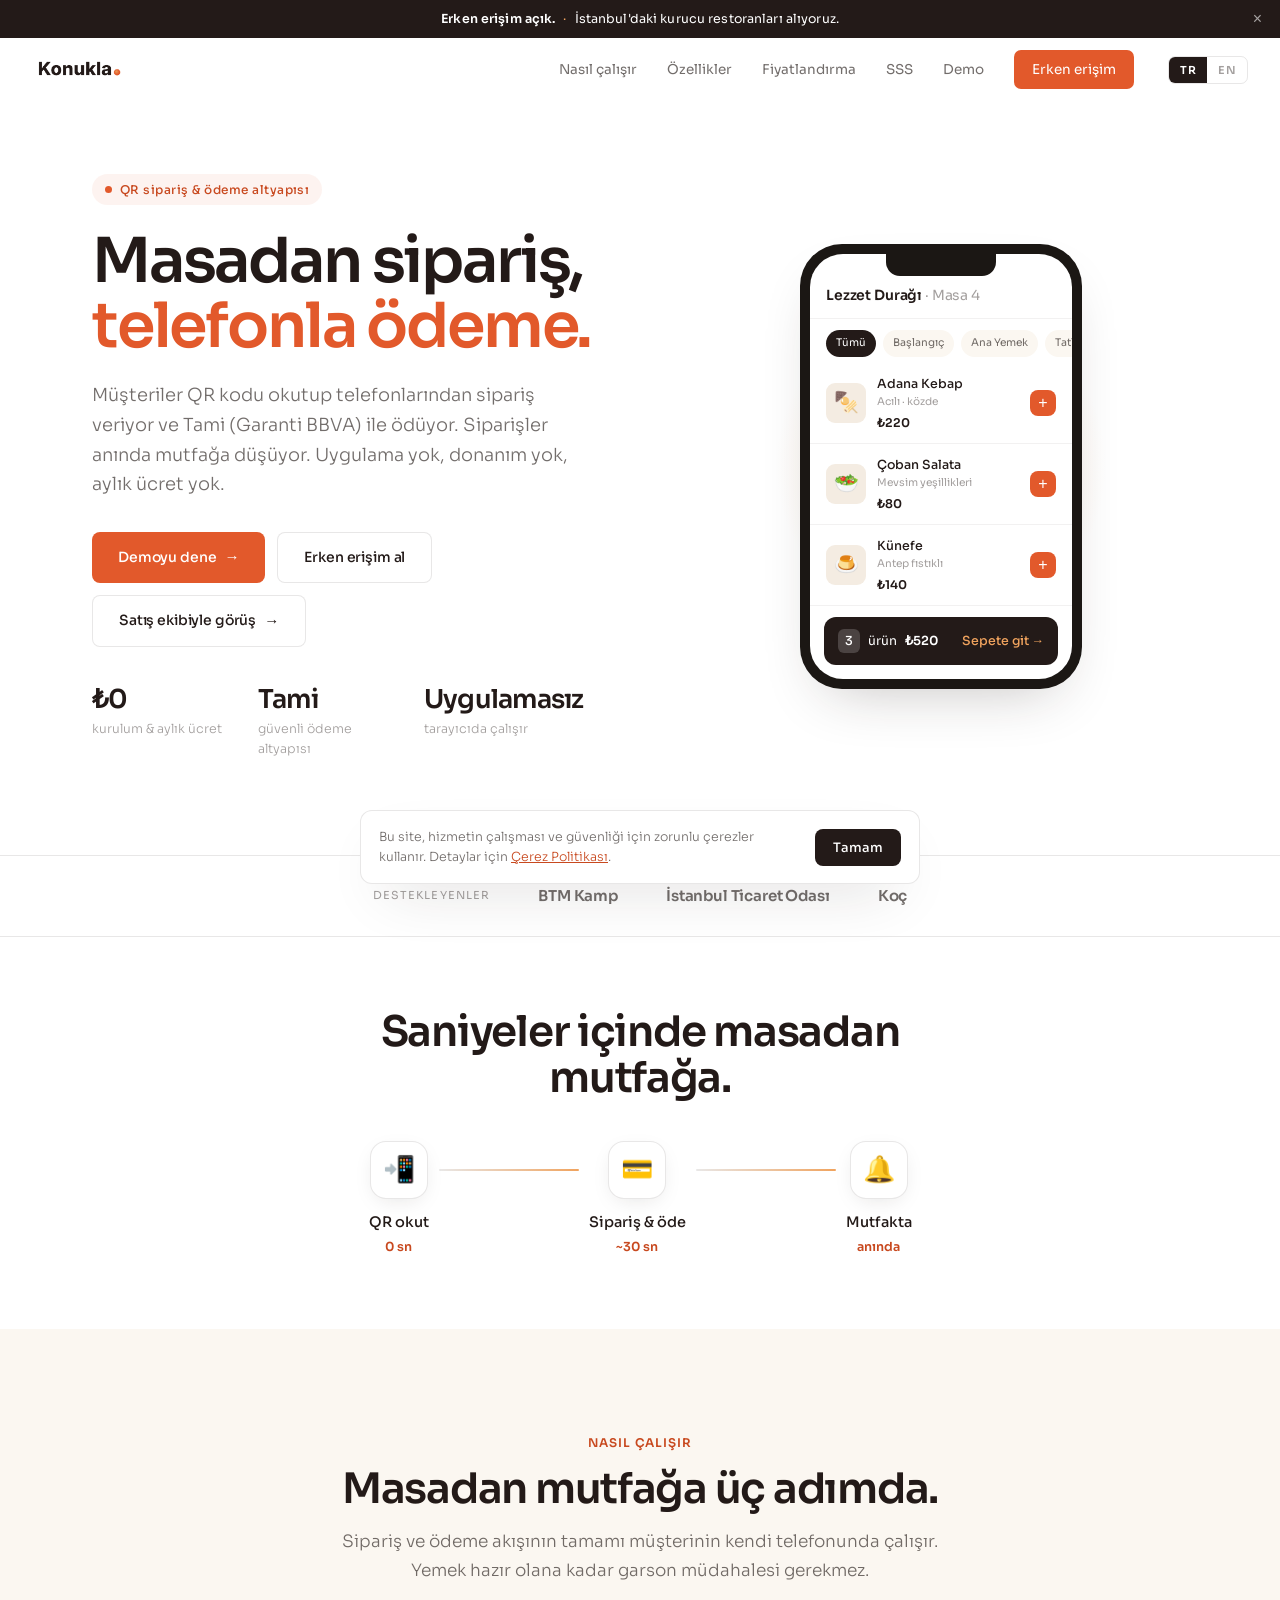
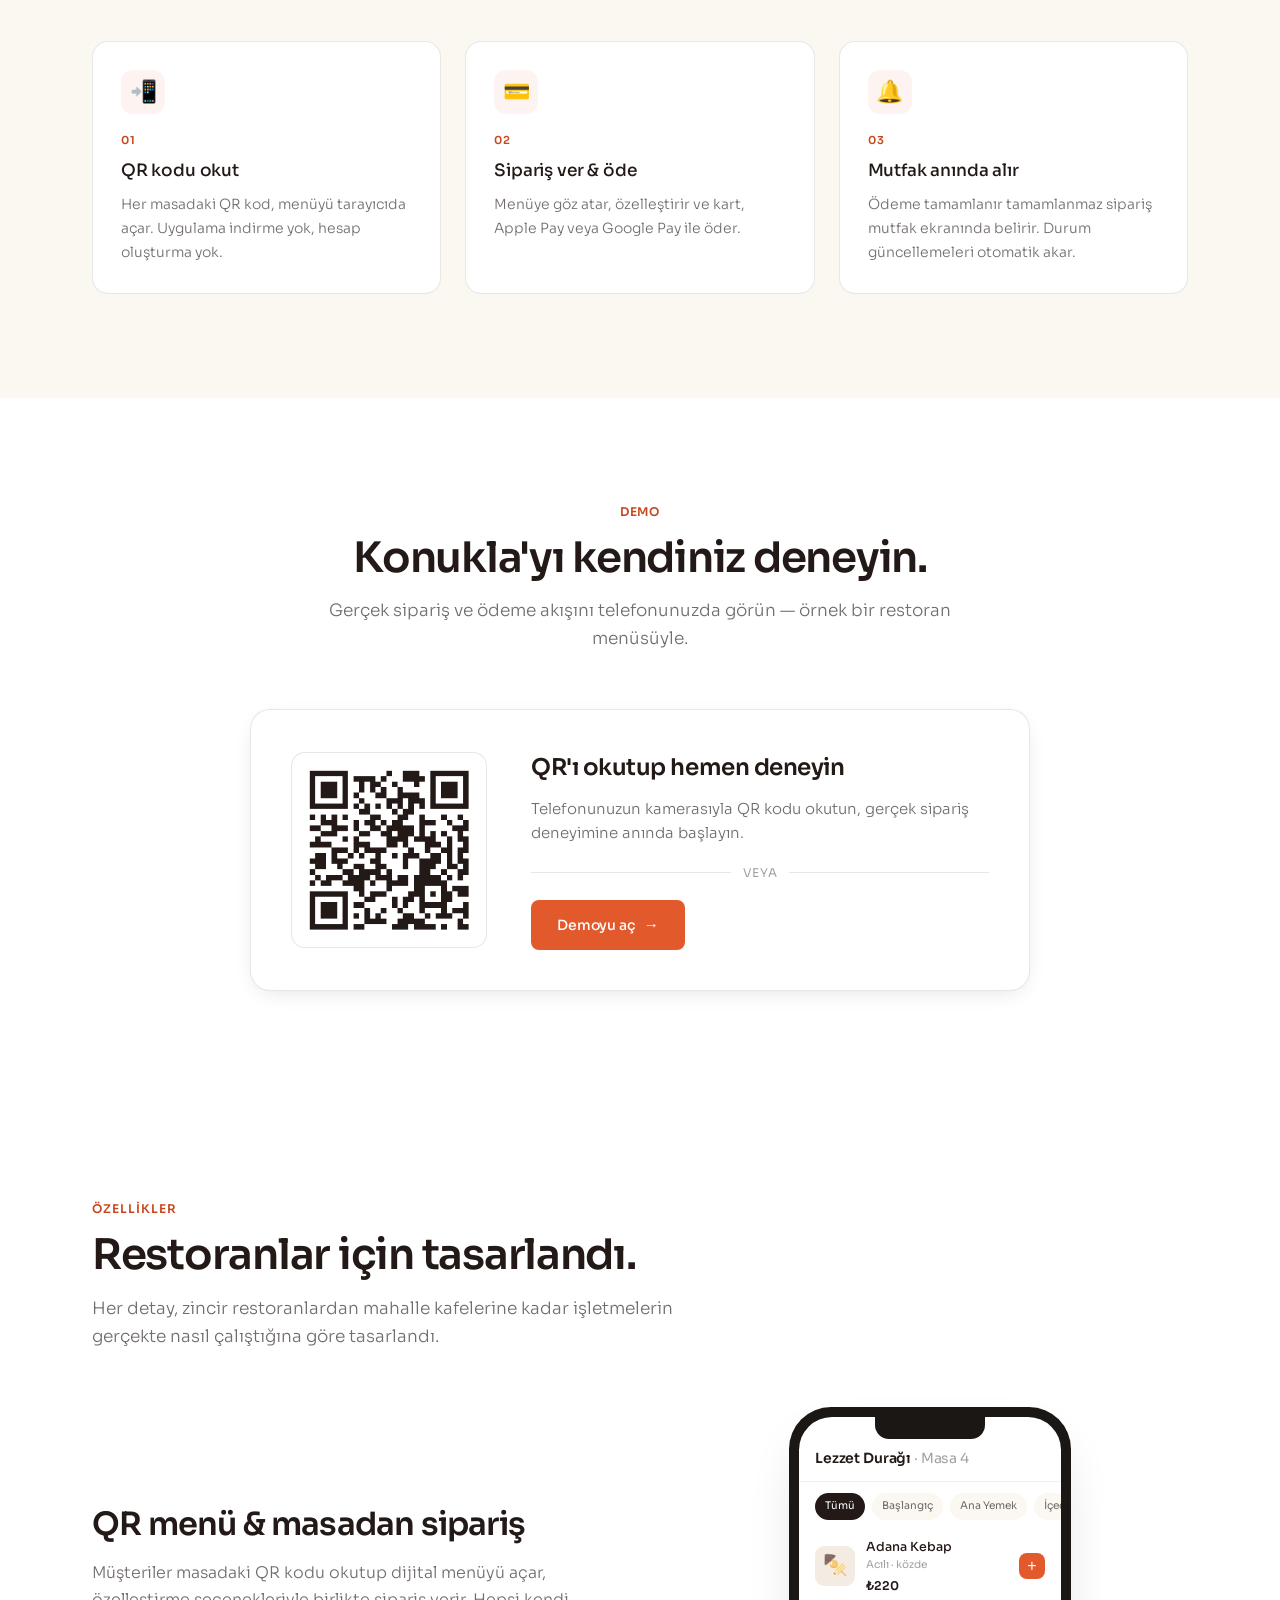
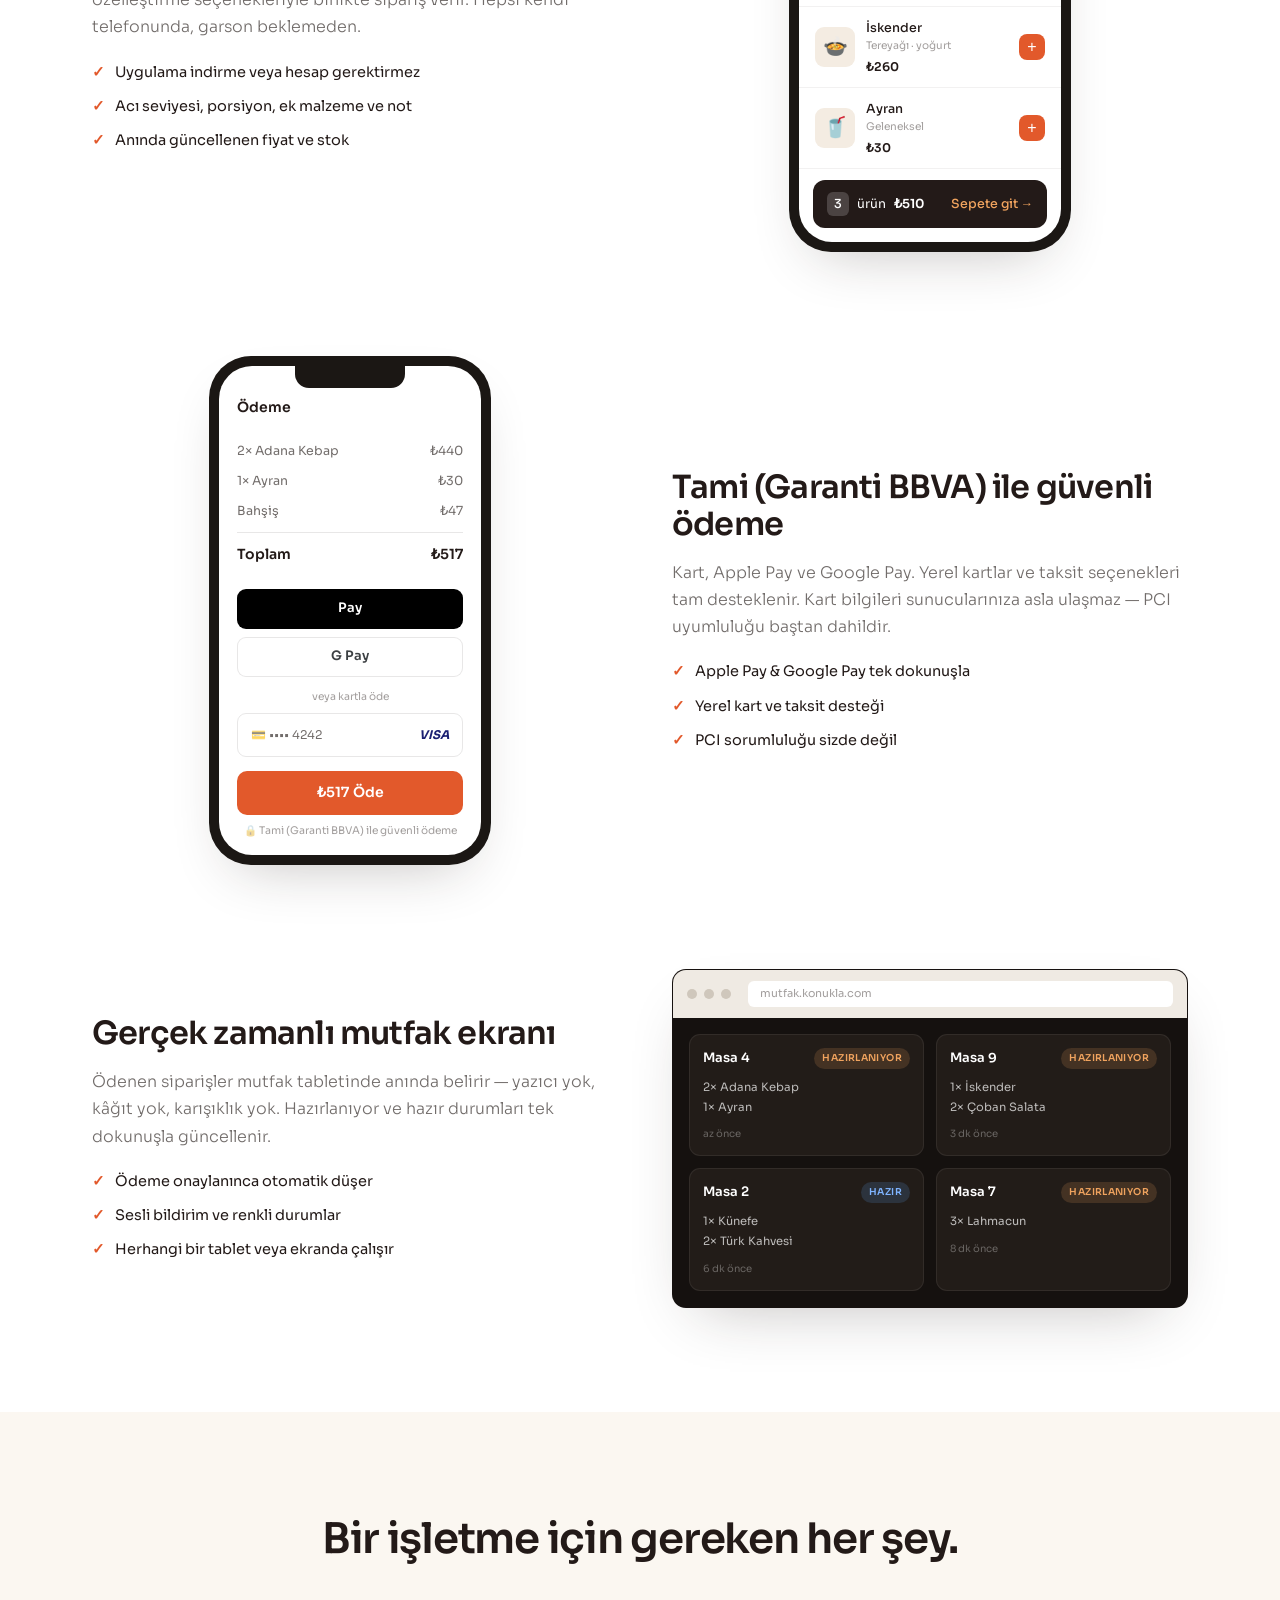
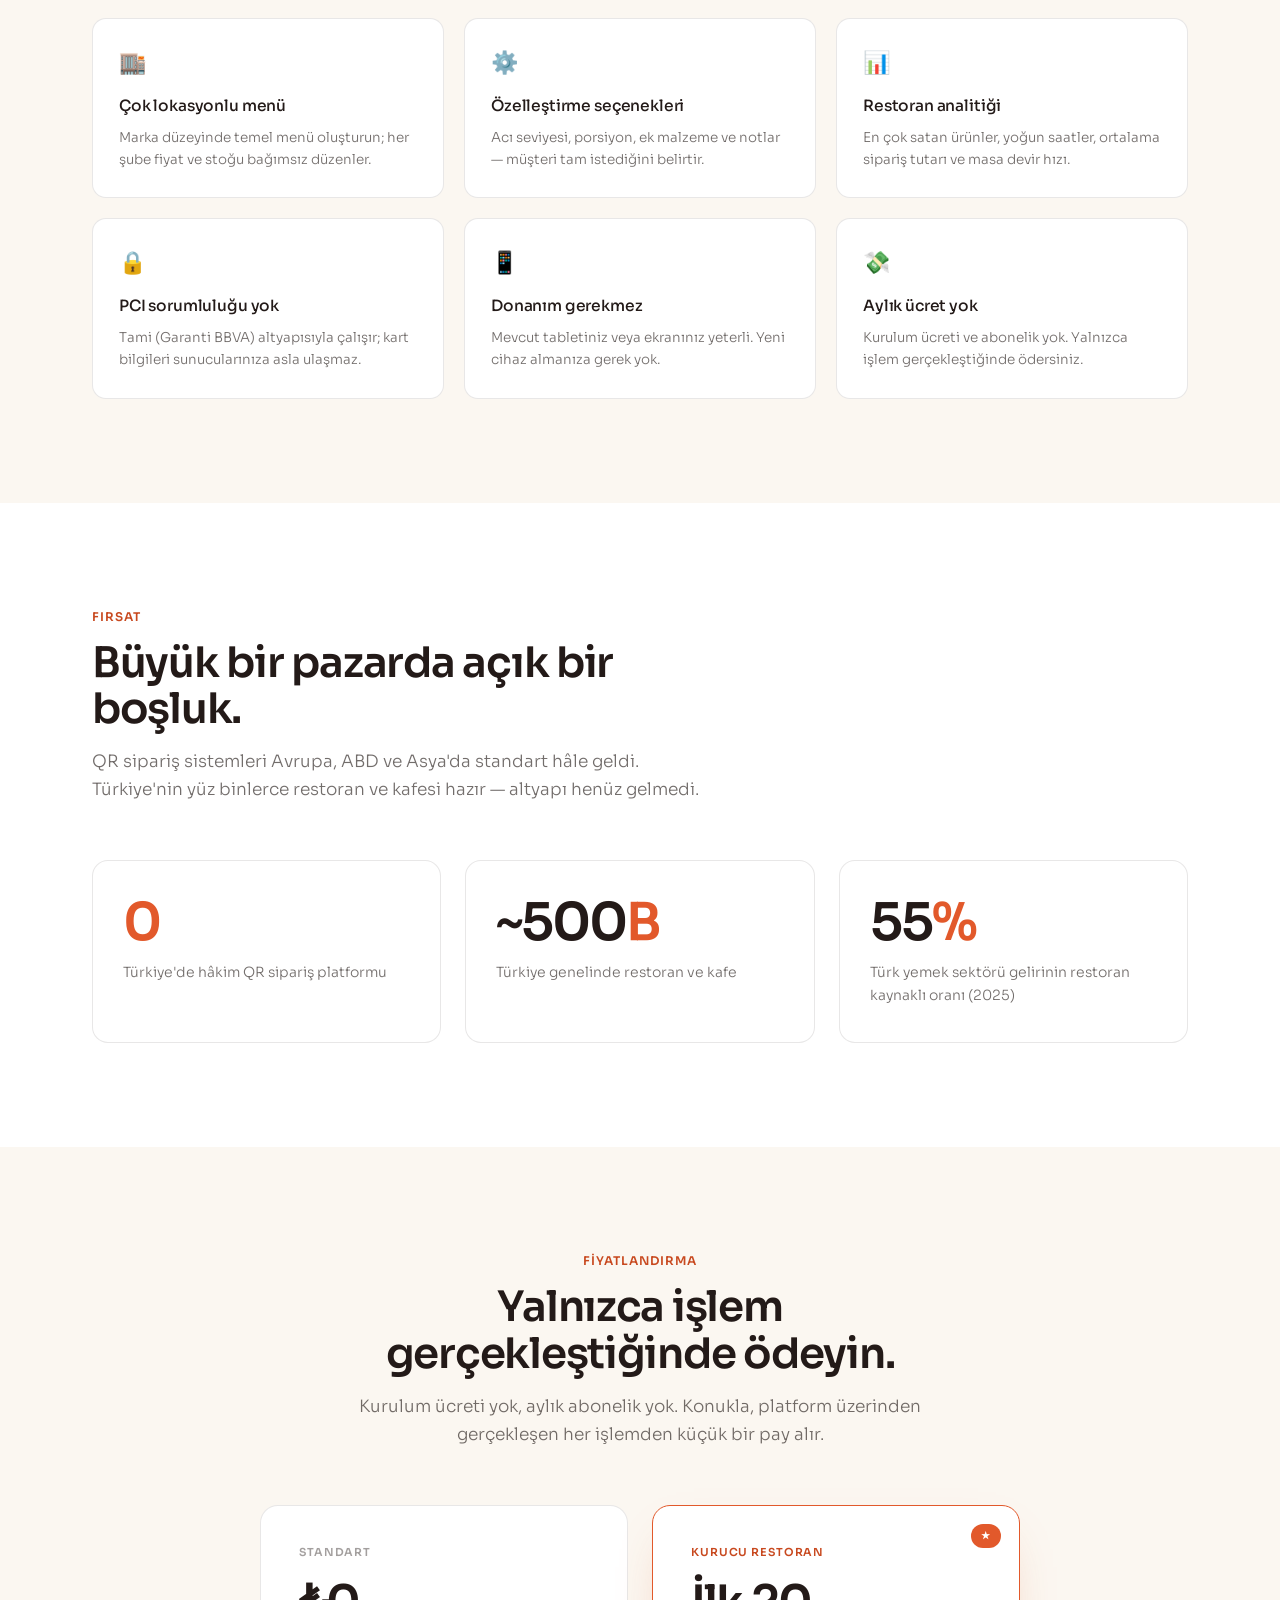
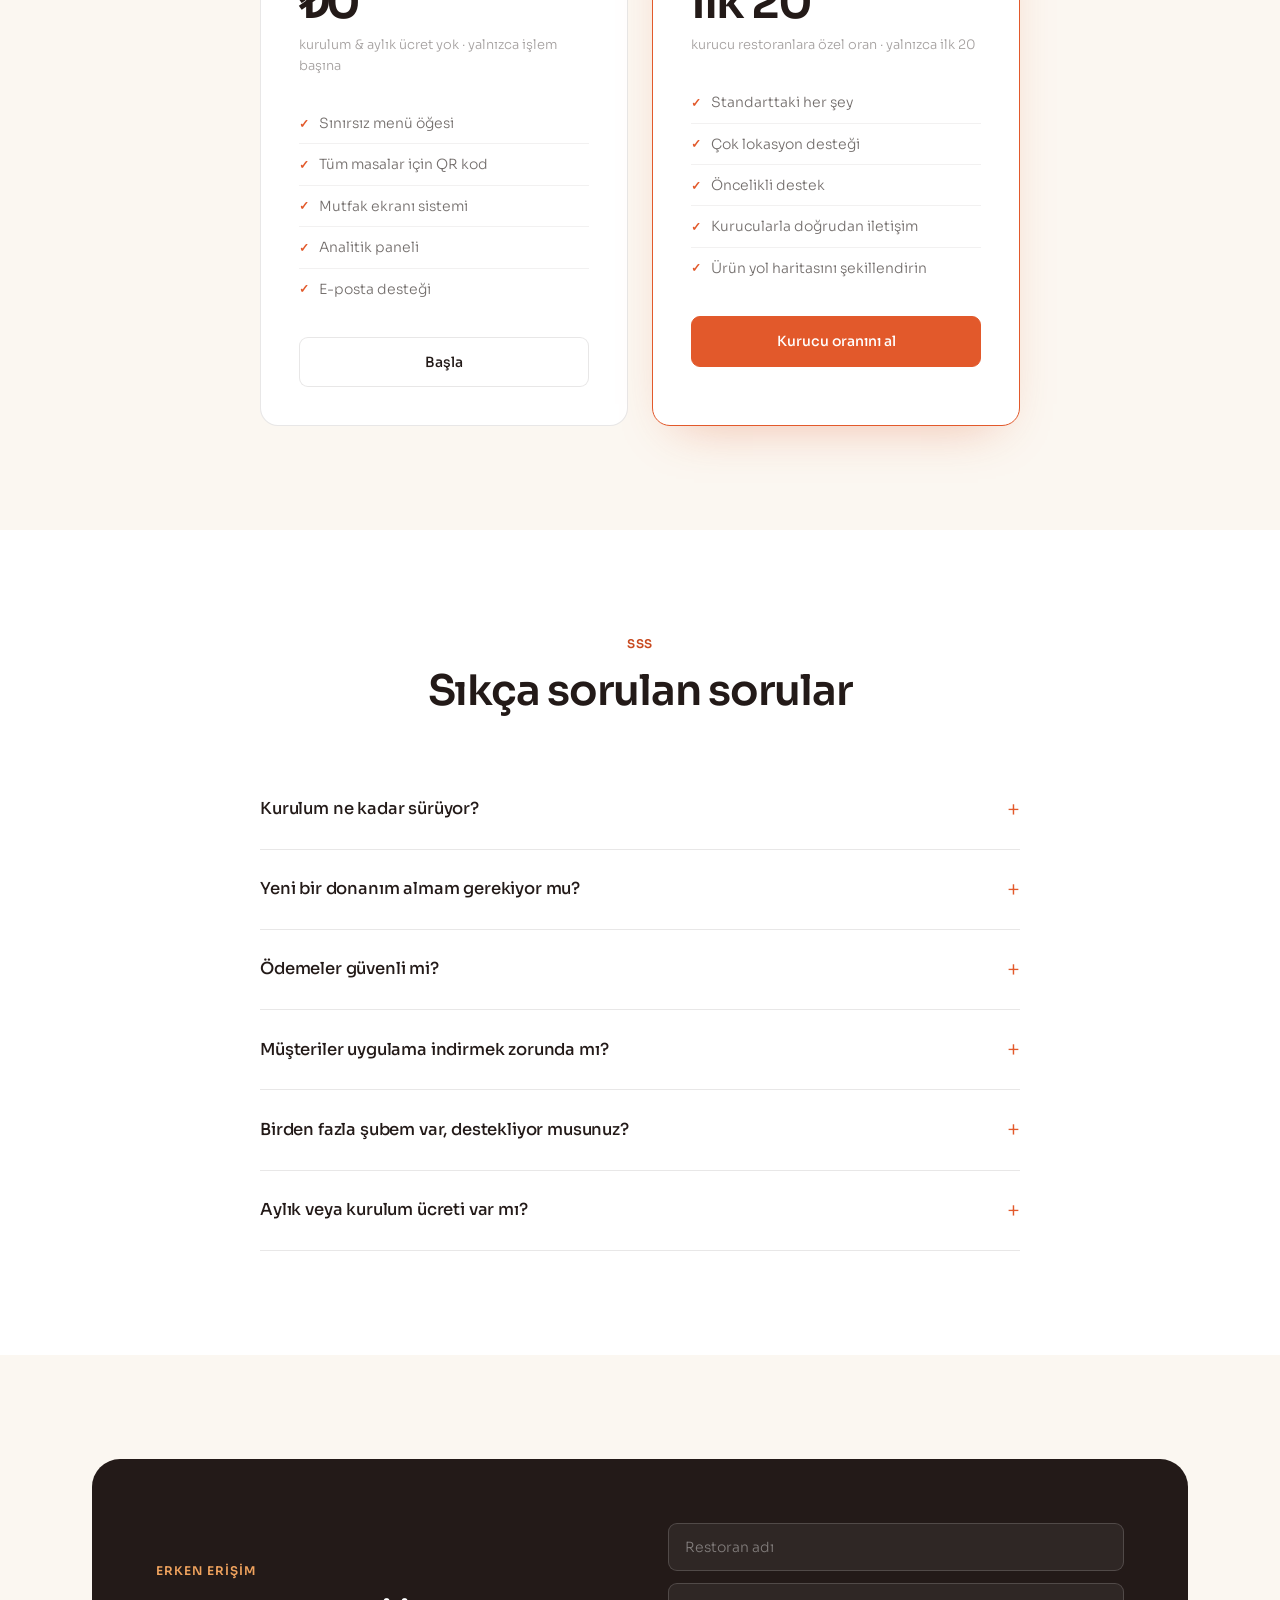
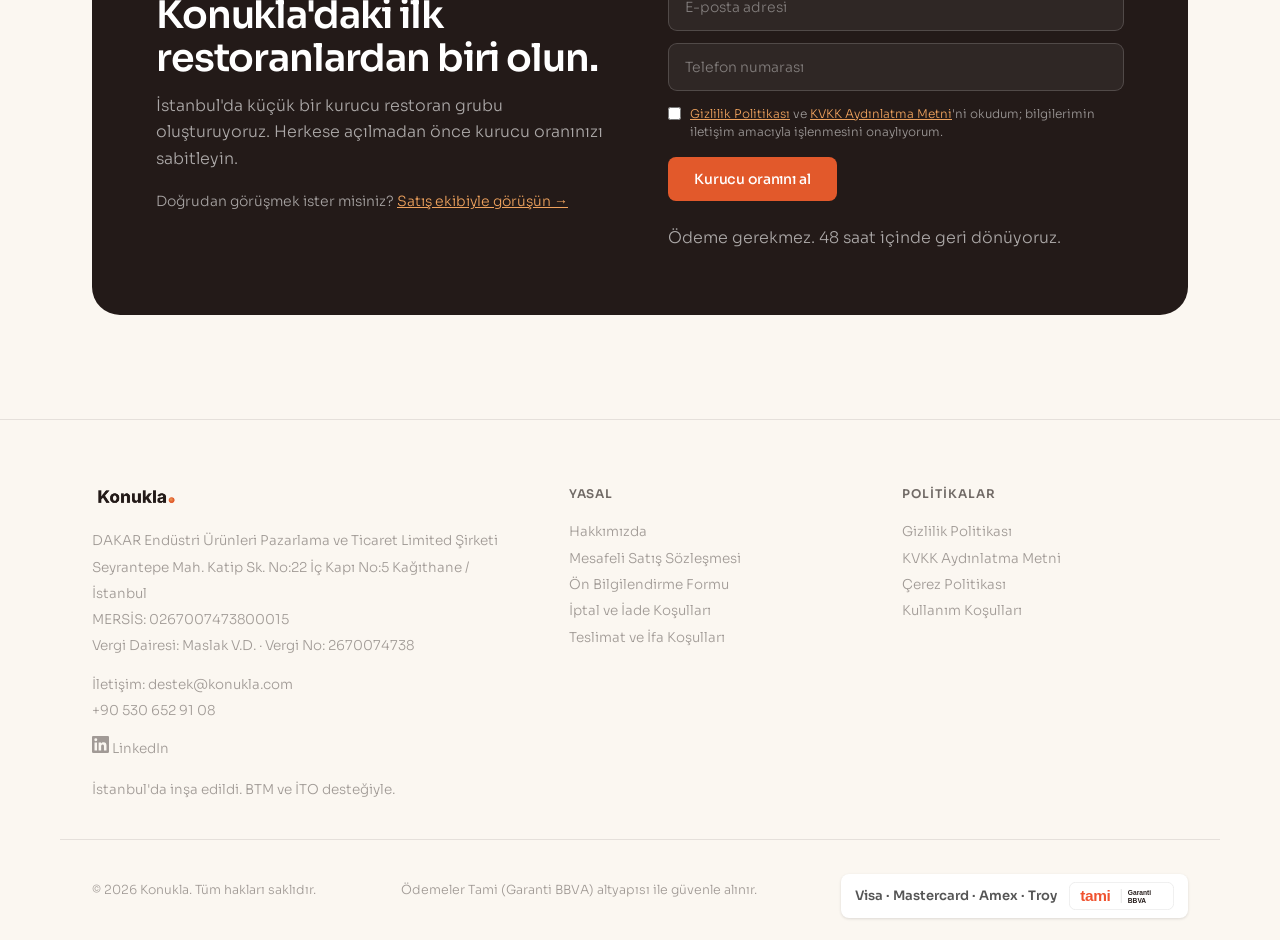
==== index.html @ 711ee8c0 "feat: add Tami logo asset + use it in footer payment badge Add assets/tami-logo.svg (Tami / Garanti " ====
<!DOCTYPE html>
<html lang="tr">
<head>
<meta charset="UTF-8">
<meta name="viewport" content="width=device-width, initial-scale=1.0">
<title>Konukla — Restoranlar için QR sipariş altyapısı</title>
<meta name="description" content="Konukla, restoranlar için QR kodla masadan sipariş ve ödeme altyapısı. Müşteriler telefonlarından sipariş verir, Tami (Garanti BBVA) ile öder; siparişler anında mutfağa düşer. Uygulama yok, aylık ücret yok.">
<link rel="canonical" href="https://konukla.com/">
<link rel="icon" href="/favicon.ico" sizes="any">
<link rel="icon" type="image/svg+xml" href="/assets/konukla-favicon.svg">
<link rel="icon" type="image/png" sizes="96x96" href="/assets/favicon-96.png">
<link rel="icon" type="image/png" sizes="48x48" href="/assets/favicon-48.png">
<link rel="icon" type="image/png" sizes="32x32" href="/assets/favicon-32.png">
<link rel="apple-touch-icon" sizes="180x180" href="/assets/favicon-180.png">
<meta property="og:type" content="website">
<meta property="og:title" content="Konukla — Restoranlar için QR sipariş altyapısı">
<meta property="og:description" content="Müşteriler QR kodu okutup telefonlarından sipariş veriyor ve Tami (Garanti BBVA) ile ödüyor. Uygulama yok, aylık ücret yok.">
<meta property="og:image" content="https://konukla.com/assets/og-image.png">
<meta property="og:image:width" content="1200">
<meta property="og:image:height" content="630">
<meta property="og:url" content="https://konukla.com">
<meta name="twitter:card" content="summary_large_image">
<meta name="twitter:image" content="https://konukla.com/assets/og-image.png">
<script type="application/ld+json">
{
  "@context": "https://schema.org",
  "@graph": [
    {
      "@type": "Organization",
      "@id": "https://konukla.com/#organization",
      "name": "Konukla",
      "legalName": "DAKAR Endüstri Ürünleri Pazarlama ve Ticaret Limited Şirketi",
      "url": "https://konukla.com",
      "logo": "https://konukla.com/assets/konukla-logo.png",
      "image": "https://konukla.com/assets/konukla-logo.png",
      "description": "Restoran ve kafeler için QR kod ile masadan sipariş ve ödeme altyapısı. Müşteriler telefonlarından sipariş verir ve Tami (Garanti BBVA) ile öder.",
      "email": "destek@konukla.com",
      "telephone": "+905306529108",
      "sameAs": ["https://www.linkedin.com/company/konukla"],
      "address": {
        "@type": "PostalAddress",
        "streetAddress": "Seyrantepe Mah. Katip Sk. No:22 İç Kapı No:5",
        "addressLocality": "Kağıthane",
        "addressRegion": "İstanbul",
        "addressCountry": "TR"
      },
      "areaServed": "TR"
    },
    {
      "@type": "WebSite",
      "@id": "https://konukla.com/#website",
      "url": "https://konukla.com",
      "name": "Konukla",
      "publisher": { "@id": "https://konukla.com/#organization" },
      "inLanguage": "tr-TR"
    }
  ]
}
</script>
<link rel="preconnect" href="https://fonts.googleapis.com">
<link href="https://fonts.googleapis.com/css2?family=Sora:wght@300;400;500;600;700&display=swap" rel="stylesheet">
<style>
  *, *::before, *::after { box-sizing: border-box; margin: 0; padding: 0; }
  :root {
    --bg:        #FFFFFF;
    --cream:     #FBF7F1;
    --cream-2:   #F4ECE2;
    --ink:       #231A18;
    --ink-soft:  rgba(35,26,24,0.64);
    --muted:     rgba(35,26,24,0.42);
    --rule:      rgba(35,26,24,0.10);
    --rule-2:    rgba(35,26,24,0.06);
    --accent:    #E2592B;
    --accent-d:  #C8491F;
    --accent-l:  #F0A35E;
    --wash:      rgba(226,89,43,0.07);
    --ok:        #2E8B57;
    --font:      'Sora', -apple-system, BlinkMacSystemFont, sans-serif;
    --shadow:    0 24px 60px -28px rgba(35,26,24,0.30);
    --shadow-sm: 0 6px 24px -10px rgba(35,26,24,0.18);
  }
  html { scroll-behavior: smooth; }
  body {
    background: var(--bg); color: var(--ink);
    font-family: var(--font); font-size: 16px; line-height: 1.6;
    -webkit-font-smoothing: antialiased; overflow-x: hidden;
  }
  a { color: inherit; text-decoration: none; }
  .lang-hidden { display: none !important; }

  /* ── LAYOUT ── */
  .wrap { max-width: 1160px; margin: 0 auto; padding: 0 32px; }
  .band { padding: 104px 0; }
  .band.cream { background: var(--cream); }
  .band.tight { padding: 72px 0; }

  /* ── ANNOUNCE BAR ── */
  .announce {
    background: var(--ink); color: #fff;
    font-size: 12.5px; font-weight: 400; letter-spacing: 0.01em;
    text-align: center; padding: 9px 40px; position: relative;
  }
  .announce b { font-weight: 600; }
  .announce .dot { color: var(--accent-l); margin: 0 8px; }
  .announce-x {
    position: absolute; right: 14px; top: 50%; transform: translateY(-50%);
    background: none; border: none; color: rgba(255,255,255,0.6);
    font-size: 16px; cursor: pointer; line-height: 1; padding: 4px;
  }
  .announce-x:hover { color: #fff; }

  /* ── NAV ── */
  nav {
    position: sticky; top: 0; z-index: 200;
    height: 64px; display: flex; align-items: center;
    padding: 0 32px; background: rgba(255,255,255,0.85);
    backdrop-filter: blur(14px);
    border-bottom: 1px solid transparent; transition: border-color 0.3s, box-shadow 0.3s;
  }
  nav.scrolled { border-bottom: 1px solid var(--rule); box-shadow: 0 2px 20px -12px rgba(35,26,24,0.25); }
  .nav-logo { margin-right: auto; display: flex; align-items: center; }
  .nav-logo img { height: 30px; width: auto; display: block; }
  .nav-links { display: flex; align-items: center; gap: 30px; }
  .nav-links a { font-size: 13.5px; font-weight: 400; color: var(--ink-soft); transition: color 0.15s; }
  .nav-links a:hover { color: var(--ink); }
  .nav-btn {
    font-size: 13px; font-weight: 500; padding: 9px 18px;
    background: var(--accent); color: #fff !important; border-radius: 7px;
    transition: background 0.15s;
  }
  .nav-btn:hover { background: var(--accent-d); }
  .lang-switcher { display: flex; align-items: center; border: 1px solid var(--rule); border-radius: 7px; overflow: hidden; margin-left: 4px; }
  .lang-btn {
    padding: 6px 11px; font-size: 11px; font-weight: 600; letter-spacing: 0.04em;
    cursor: pointer; color: var(--muted); background: transparent; border: none;
    font-family: var(--font); transition: all 0.15s;
  }
  .lang-btn.active { background: var(--ink); color: #fff; }
  .lang-btn:hover:not(.active) { color: var(--ink); }

  /* ── BUTTONS ── */
  .btn {
    display: inline-flex; align-items: center; gap: 8px; font-family: var(--font);
    font-size: 14px; font-weight: 500; padding: 13px 26px; border-radius: 8px;
    border: none; cursor: pointer; transition: all 0.15s; letter-spacing: -0.01em;
  }
  .btn-primary { background: var(--accent); color: #fff; }
  .btn-primary:hover { background: var(--accent-d); transform: translateY(-1px); }
  .btn-ghost { background: #fff; color: var(--ink); border: 1px solid var(--rule); }
  .btn-ghost:hover { border-color: var(--ink); }
  .btn-arrow::after { content: '→'; font-size: 15px; transition: transform 0.15s; }
  .btn:hover .btn-arrow::after, .btn-arrow:hover::after { transform: translateX(3px); }

  /* ── HERO ── */
  .hero { padding: 72px 0 96px; overflow: hidden; }
  .hero-grid { display: grid; grid-template-columns: 1.05fr 0.95fr; gap: 56px; align-items: center; }
  .eyebrow {
    display: inline-flex; align-items: center; gap: 8px;
    font-size: 12px; font-weight: 500; letter-spacing: 0.04em;
    color: var(--accent-d); background: var(--wash);
    padding: 6px 13px; border-radius: 100px; margin-bottom: 24px;
  }
  .eyebrow .pulse { width: 7px; height: 7px; border-radius: 50%; background: var(--accent); box-shadow: 0 0 0 0 rgba(226,89,43,0.5); animation: pulse 2s infinite; }
  @keyframes pulse { 0%{box-shadow:0 0 0 0 rgba(226,89,43,0.5);} 70%{box-shadow:0 0 0 8px rgba(226,89,43,0);} 100%{box-shadow:0 0 0 0 rgba(226,89,43,0);} }
  .hero h1 {
    font-size: clamp(38px, 5vw, 62px); font-weight: 600; line-height: 1.05;
    letter-spacing: -0.035em; margin-bottom: 22px;
  }
  .hero h1 em { font-style: normal; color: var(--accent); }
  .hero-sub { font-size: 18px; font-weight: 300; color: var(--ink-soft); line-height: 1.65; max-width: 480px; margin-bottom: 32px; }
  .hero-actions { display: flex; gap: 12px; flex-wrap: wrap; margin-bottom: 40px; }
  .hero-metrics { display: flex; gap: 36px; flex-wrap: wrap; }
  .hm-n { font-size: 26px; font-weight: 600; letter-spacing: -0.03em; color: var(--ink); line-height: 1; }
  .hm-l { font-size: 12.5px; color: var(--muted); font-weight: 300; margin-top: 6px; max-width: 130px; }
  .hero-media { display: flex; justify-content: center; position: relative; }
  .hero-media .glow { position: absolute; width: 360px; height: 360px; background: radial-gradient(circle, rgba(240,163,94,0.28), transparent 65%); top: 50%; left: 50%; transform: translate(-50%,-50%); z-index: 0; }

  /* ── DEVICE: PHONE ── */
  .phone { position: relative; z-index: 1; width: 282px; background: #1b1714; border-radius: 42px; padding: 10px; box-shadow: var(--shadow); flex-shrink: 0; }
  .phone-screen { background: #fff; border-radius: 33px; overflow: hidden; position: relative; }
  .phone-notch { position: absolute; top: 0; left: 50%; transform: translateX(-50%); width: 110px; height: 22px; background: #1b1714; border-radius: 0 0 14px 14px; z-index: 5; }
  .app-top { padding: 30px 16px 12px; border-bottom: 1px solid var(--rule-2); }
  .app-rest { font-size: 14px; font-weight: 600; letter-spacing: -0.01em; }
  .app-rest span { color: var(--muted); font-weight: 400; }
  .app-cats { display: flex; gap: 7px; padding: 11px 16px 6px; overflow: hidden; }
  .chip { font-size: 10.5px; padding: 5px 10px; border-radius: 100px; background: var(--cream); color: var(--ink-soft); white-space: nowrap; }
  .chip.on { background: var(--ink); color: #fff; }
  .menu-item { display: flex; align-items: center; gap: 11px; padding: 11px 16px; border-bottom: 1px solid var(--rule-2); }
  .mi-img { width: 40px; height: 40px; border-radius: 9px; background: var(--cream-2); display: flex; align-items: center; justify-content: center; font-size: 20px; flex-shrink: 0; }
  .mi-info { flex: 1; min-width: 0; }
  .mi-name { font-size: 12.5px; font-weight: 500; }
  .mi-desc { font-size: 10.5px; color: var(--muted); }
  .mi-price { font-size: 12px; font-weight: 600; color: var(--ink); margin-top: 2px; }
  .mi-add { width: 26px; height: 26px; border-radius: 8px; border: none; background: var(--accent); color: #fff; font-size: 16px; line-height: 1; cursor: default; flex-shrink: 0; }
  .app-cart { display: flex; align-items: center; gap: 8px; margin: 11px 14px 14px; padding: 12px 14px; background: var(--ink); color: #fff; border-radius: 12px; font-size: 12.5px; }
  .app-cart .ct-n { background: rgba(255,255,255,0.18); border-radius: 6px; padding: 2px 7px; font-weight: 500; }
  .app-cart .ct-go { margin-left: auto; font-weight: 500; color: var(--accent-l); }
  .app-cart .ct-sum { font-weight: 600; }

  /* phone — payment variant */
  .pay-head { padding: 30px 18px 14px; font-size: 14px; font-weight: 600; }
  .pay-sum { padding: 4px 18px 14px; }
  .pay-row { display: flex; justify-content: space-between; font-size: 12.5px; color: var(--ink-soft); padding: 5px 0; }
  .pay-row.tot { border-top: 1px solid var(--rule); margin-top: 6px; padding-top: 10px; font-weight: 600; color: var(--ink); font-size: 14px; }
  .pay-btns { padding: 4px 18px 0; display: flex; flex-direction: column; gap: 8px; }
  .pay-wallet { height: 40px; border-radius: 9px; display: flex; align-items: center; justify-content: center; font-size: 13px; font-weight: 600; }
  .pay-apple { background: #000; color: #fff; }
  .pay-g { background: #fff; color: #3c4043; border: 1px solid var(--rule); }
  .pay-or { text-align: center; font-size: 10.5px; color: var(--muted); padding: 12px 0 8px; }
  .pay-card { margin: 0 18px; padding: 11px 13px; border: 1px solid var(--rule); border-radius: 9px; font-size: 12px; color: var(--ink-soft); display: flex; align-items: center; gap: 9px; }
  .pay-card .vbadge { margin-left: auto; font-weight: 700; color: #1a1f71; font-style: italic; font-size: 12px; }
  .pay-btn { margin: 14px 18px 8px; height: 44px; border-radius: 10px; background: var(--accent); color: #fff; display: flex; align-items: center; justify-content: center; font-size: 14px; font-weight: 600; }
  .pay-secure { text-align: center; font-size: 10.5px; color: var(--muted); padding-bottom: 16px; }

  /* ── DEVICE: BROWSER / KDS ── */
  .browser { width: 100%; max-width: 560px; border-radius: 14px; overflow: hidden; box-shadow: var(--shadow); border: 1px solid var(--rule); background: #15110f; }
  .browser-bar { display: flex; align-items: center; gap: 7px; padding: 11px 14px; background: #efeae3; }
  .browser-bar .d { width: 10px; height: 10px; border-radius: 50%; background: #cfc7bc; }
  .browser-url { margin-left: 10px; font-size: 11px; color: var(--muted); background: #fff; border-radius: 6px; padding: 4px 12px; flex: 1; }
  .kds { background: #15110f; padding: 16px; display: grid; grid-template-columns: 1fr 1fr; gap: 12px; }
  .order-card { background: #221c18; border: 1px solid rgba(255,255,255,0.07); border-radius: 11px; padding: 13px; }
  .oc-top { display: flex; align-items: center; justify-content: space-between; margin-bottom: 9px; }
  .oc-table { font-size: 13px; font-weight: 600; color: #fff; }
  .badge { font-size: 9.5px; font-weight: 600; letter-spacing: 0.04em; padding: 3px 8px; border-radius: 100px; }
  .badge.paid { background: rgba(46,139,87,0.18); color: #6ee7a8; }
  .badge.prep { background: rgba(240,163,94,0.16); color: #f0a35e; }
  .badge.ready { background: rgba(96,165,250,0.16); color: #7fb4ff; }
  .oc-items { font-size: 11.5px; color: rgba(255,255,255,0.7); line-height: 1.7; }
  .oc-time { font-size: 10px; color: rgba(255,255,255,0.32); margin-top: 9px; }

  /* ── TRUST BAND ── */
  .trust { border-top: 1px solid var(--rule); border-bottom: 1px solid var(--rule); padding: 28px 0; background: var(--bg); }
  .trust-inner { display: flex; align-items: center; justify-content: center; gap: 14px 48px; flex-wrap: wrap; }
  .trust-lbl { font-size: 11px; letter-spacing: 0.1em; text-transform: uppercase; color: var(--muted); }
  .trust-logo { font-size: 15px; font-weight: 600; letter-spacing: -0.01em; color: var(--ink-soft); }

  /* ── SECTION HEADERS ── */
  .sec-head { max-width: 640px; margin-bottom: 56px; }
  .sec-head.center { margin-left: auto; margin-right: auto; text-align: center; }
  .kicker { font-size: 12px; font-weight: 600; letter-spacing: 0.08em; text-transform: uppercase; color: var(--accent-d); margin-bottom: 14px; }
  .sec-title { font-size: clamp(28px, 3.6vw, 42px); font-weight: 600; letter-spacing: -0.03em; line-height: 1.1; margin-bottom: 16px; }
  .sec-sub { font-size: 17px; font-weight: 300; color: var(--ink-soft); line-height: 1.65; }

  /* ── STEPS ── */
  .steps { display: grid; grid-template-columns: repeat(3,1fr); gap: 24px; }
  .step { background: #fff; border: 1px solid var(--rule); border-radius: 16px; padding: 28px; }
  .step-ic { width: 44px; height: 44px; border-radius: 12px; background: var(--wash); display: flex; align-items: center; justify-content: center; font-size: 22px; margin-bottom: 18px; }
  .step-num { font-size: 11px; font-weight: 600; color: var(--accent-d); letter-spacing: 0.08em; margin-bottom: 8px; }
  .step-title { font-size: 17px; font-weight: 500; margin-bottom: 9px; letter-spacing: -0.01em; }
  .step-body { font-size: 14px; color: var(--ink-soft); line-height: 1.7; font-weight: 300; }

  /* ── FEATURE ROWS ── */
  .feature { display: grid; grid-template-columns: 1fr 1fr; gap: 64px; align-items: center; margin-bottom: 104px; }
  .feature:last-child { margin-bottom: 0; }
  .feature-media { display: flex; justify-content: center; }
  .feature--rev .feature-media { order: -1; }
  .feature h3 { font-size: clamp(24px, 2.6vw, 32px); font-weight: 600; letter-spacing: -0.025em; line-height: 1.15; margin-bottom: 16px; }
  .feature p { font-size: 16px; color: var(--ink-soft); line-height: 1.7; font-weight: 300; margin-bottom: 20px; }
  .feature ul { list-style: none; display: flex; flex-direction: column; gap: 11px; }
  .feature li { display: flex; align-items: flex-start; gap: 10px; font-size: 14.5px; color: var(--ink); }
  .feature li::before { content: '✓'; color: var(--accent); font-weight: 700; flex-shrink: 0; }

  /* ── FEATURE GRID (small) ── */
  .fgrid { display: grid; grid-template-columns: repeat(3,1fr); gap: 20px; }
  .fcard { background: #fff; border: 1px solid var(--rule); border-radius: 14px; padding: 26px; transition: border-color 0.2s, transform 0.2s, box-shadow 0.2s; }
  .fcard:hover { border-color: var(--accent-l); transform: translateY(-2px); box-shadow: var(--shadow-sm); }
  .fcard-ic { font-size: 22px; margin-bottom: 14px; }
  .fcard-title { font-size: 15.5px; font-weight: 500; margin-bottom: 8px; letter-spacing: -0.01em; }
  .fcard-body { font-size: 13.5px; color: var(--ink-soft); line-height: 1.65; font-weight: 300; }

  /* ── STATS ── */
  .stat-grid { display: grid; grid-template-columns: repeat(3,1fr); gap: 24px; }
  .stat-box { background: #fff; border: 1px solid var(--rule); border-radius: 16px; padding: 36px 30px; }
  .stat-n { font-size: 52px; font-weight: 600; letter-spacing: -0.04em; line-height: 1; margin-bottom: 12px; }
  .stat-n em { color: var(--accent); font-style: normal; }
  .stat-l { font-size: 14px; color: var(--ink-soft); font-weight: 300; line-height: 1.6; }

  /* ── PRICING ── */
  .pricing-grid { display: grid; grid-template-columns: 1fr 1fr; gap: 24px; max-width: 760px; margin: 0 auto; }
  .price-card { background: #fff; border: 1px solid var(--rule); border-radius: 18px; padding: 38px; }
  .price-card.hi { border-color: var(--accent); box-shadow: 0 20px 50px -24px rgba(226,89,43,0.4); position: relative; }
  .price-card.hi::after { content: attr(data-badge); position: absolute; top: 18px; right: 18px; font-size: 10px; font-weight: 600; letter-spacing: 0.06em; text-transform: uppercase; color: #fff; background: var(--accent); padding: 4px 10px; border-radius: 100px; }
  .price-tag { font-size: 11px; font-weight: 600; letter-spacing: 0.08em; text-transform: uppercase; color: var(--muted); margin-bottom: 18px; }
  .price-card.hi .price-tag { color: var(--accent-d); }
  .price-n { font-size: 46px; font-weight: 600; letter-spacing: -0.04em; line-height: 1; }
  .price-u { font-size: 13px; color: var(--muted); margin: 10px 0 26px; font-weight: 300; }
  .price-list { list-style: none; margin-bottom: 28px; }
  .price-list li { font-size: 14px; color: var(--ink-soft); padding: 9px 0; border-bottom: 1px solid var(--rule-2); font-weight: 300; display: flex; align-items: center; gap: 10px; }
  .price-list li:last-child { border-bottom: none; }
  .price-list li::before { content: '✓'; color: var(--accent); font-weight: 700; flex-shrink: 0; font-size: 12px; }
  .price-btn { display: flex; align-items: center; justify-content: center; gap: 8px; width: 100%; padding: 13px; border-radius: 9px; font-family: var(--font); font-size: 14px; font-weight: 500; cursor: pointer; border: 1px solid var(--rule); background: #fff; color: var(--ink); transition: all 0.15s; }
  .price-btn:hover { border-color: var(--ink); }
  .price-card.hi .price-btn { background: var(--accent); border-color: var(--accent); color: #fff; }
  .price-card.hi .price-btn:hover { background: var(--accent-d); }

  /* ── FAQ ── */
  .faq { max-width: 760px; margin: 0 auto; }
  .faq-item { border-bottom: 1px solid var(--rule); }
  .faq-item summary { cursor: pointer; padding: 22px 0; font-size: 16.5px; font-weight: 500; letter-spacing: -0.01em; list-style: none; display: flex; align-items: center; justify-content: space-between; gap: 16px; }
  .faq-item summary::-webkit-details-marker { display: none; }
  .faq-item summary::after { content: '+'; font-size: 22px; font-weight: 300; color: var(--accent); flex-shrink: 0; transition: transform 0.2s; }
  .faq-item[open] summary::after { transform: rotate(45deg); }
  .faq-item p { padding: 0 0 22px; font-size: 15px; color: var(--ink-soft); line-height: 1.7; font-weight: 300; max-width: 640px; }

  /* ── CTA ── */
  .cta-band { background: var(--ink); color: #fff; border-radius: 28px; padding: 64px; display: grid; grid-template-columns: 1fr 1fr; gap: 56px; align-items: center; }
  .cta-band .kicker { color: var(--accent-l); }
  .cta-band h2 { font-size: clamp(26px,3vw,38px); font-weight: 600; letter-spacing: -0.03em; line-height: 1.12; margin-bottom: 14px; }
  .cta-band p { font-size: 16px; color: rgba(255,255,255,0.62); font-weight: 300; line-height: 1.65; }
  .contact-form { display: flex; flex-direction: column; gap: 12px; }
  .contact-form input {
    padding: 14px 16px; border: 1px solid rgba(255,255,255,0.16); border-radius: 9px;
    font-family: var(--font); font-size: 14px; font-weight: 300; color: #fff;
    background: rgba(255,255,255,0.06); outline: none; transition: border-color 0.15s;
  }
  .contact-form input:focus { border-color: var(--accent-l); }
  .contact-form input::placeholder { color: rgba(255,255,255,0.4); }
  .consent { display: flex; gap: 9px; align-items: flex-start; font-size: 12px; color: rgba(255,255,255,0.55); font-weight: 300; line-height: 1.5; cursor: pointer; margin-top: 2px; }
  .consent input { margin-top: 2px; accent-color: var(--accent); flex-shrink: 0; }
  .consent a { color: var(--accent-l); text-decoration: underline; }
  .form-note { font-size: 12.5px; color: rgba(255,255,255,0.5); margin-top: 12px; font-weight: 300; }

  /* ── COOKIE BANNER ── */
  .cookie-banner { position: fixed; left: 16px; right: 16px; bottom: 16px; z-index: 300; max-width: 560px; margin: 0 auto; background: #fff; border: 1px solid var(--rule); border-radius: 12px; padding: 16px 18px; display: none; align-items: center; gap: 16px; box-shadow: var(--shadow); }
  .cookie-banner.show { display: flex; }
  .cookie-banner p { font-size: 12.5px; color: var(--ink-soft); font-weight: 300; line-height: 1.6; }
  .cookie-banner a { color: var(--accent-d); text-decoration: underline; }
  .cookie-banner button { flex-shrink: 0; background: var(--ink); color: #fff; border: none; border-radius: 8px; padding: 10px 18px; font-family: var(--font); font-size: 13px; font-weight: 500; cursor: pointer; }
  @media (max-width: 560px) { .cookie-banner { flex-direction: column; align-items: stretch; text-align: center; } }

  /* ── LEGAL FOOTER ── */
  .legal-footer { border-top: 1px solid var(--rule); background: var(--cream); }
  .legal-inner { max-width: 1160px; margin: 0 auto; padding: 64px 32px 36px; }
  .legal-cols { display: grid; grid-template-columns: 1.5fr 1fr 1fr; gap: 48px; }
  .legal-col h4 { font-size: 12px; font-weight: 600; letter-spacing: 0.08em; text-transform: uppercase; color: var(--ink-soft); margin-bottom: 16px; }
  .legal-col p, .legal-col a { font-size: 13.5px; color: var(--muted); font-weight: 300; line-height: 1.95; display: block; }
  .legal-col a { transition: color 0.15s; }
  .legal-col a:hover { color: var(--accent-d); }
  .legal-brand { margin-bottom: 16px; }
  .legal-brand img { height: 28px; width: auto; display: block; }
  .social-link { display: inline-flex; align-items: center; gap: 7px; color: var(--ink-soft); font-size: 13.5px; font-weight: 400; transition: color 0.15s; }
  .social-link:hover { color: var(--accent-d); }
  .social-link svg { width: 17px; height: 17px; flex-shrink: 0; }
  .legal-bottom { max-width: 1160px; margin: 0 auto; padding: 22px 32px; border-top: 1px solid var(--rule); display: flex; justify-content: space-between; align-items: center; gap: 16px; }
  .legal-bottom p { font-size: 12.5px; color: var(--muted); font-weight: 300; }

  /* ── TIMELINE ── */
  .timeline { display: flex; align-items: flex-start; justify-content: center; flex-wrap: wrap; gap: 0; }
  .tl-node { display: flex; flex-direction: column; align-items: center; text-align: center; padding: 0 10px; }
  .tl-ic { width: 58px; height: 58px; border-radius: 16px; background: #fff; border: 1px solid var(--rule); box-shadow: var(--shadow-sm); display: flex; align-items: center; justify-content: center; font-size: 26px; }
  .tl-t { font-size: 14.5px; font-weight: 500; margin-top: 12px; }
  .tl-time { font-size: 12.5px; color: var(--accent-d); font-weight: 600; margin-top: 3px; }
  .tl-line { flex: 1; min-width: 36px; max-width: 140px; height: 2px; border-radius: 2px; margin-top: 28px; background: linear-gradient(90deg, var(--rule), var(--accent-l), var(--rule)); background-size: 200% 100%; }
  @media (prefers-reduced-motion: no-preference) { .tl-line { animation: flow 2.4s linear infinite; } }
  @keyframes flow { from { background-position: 200% 0; } to { background-position: -200% 0; } }
  @media (max-width: 640px) {
    .timeline { flex-direction: column; align-items: center; gap: 0; }
    .tl-line { width: 2px; height: 30px; min-width: 0; margin: 6px 0; background: linear-gradient(180deg, var(--rule), var(--accent-l), var(--rule)); background-size: 100% 200%; }
    @media (prefers-reduced-motion: no-preference) { .tl-line { animation: flowv 2.4s linear infinite; } }
  }
  @keyframes flowv { from { background-position: 0 200%; } to { background-position: 0 -200%; } }

  /* ── MOCKUP MOTION ── */
  .mi-add.flash { animation: addflash 0.55s ease; }
  @keyframes addflash { 0%{transform:scale(1);background:var(--accent);} 40%{transform:scale(1.28);background:var(--ok);} 100%{transform:scale(1);background:var(--accent);} }
  .menu-item.adding { background: var(--wash); }
  .app-cart .ct-sum, .app-cart .ct-n { display: inline-block; transition: color 0.2s; }
  .cart-bump { animation: bump 0.42s ease; }
  @keyframes bump { 0%,100%{transform:scale(1);} 50%{transform:scale(1.2);} }
  .badge { transition: background 0.45s, color 0.45s; }
  .order-card.slide-in { animation: slidein 0.6s cubic-bezier(.2,.7,.3,1); }
  @keyframes slidein { from { opacity: 0; transform: translateY(-14px) scale(0.96); } to { opacity: 1; transform: none; } }

  /* ── DEMO TRY ── */
  .demo-try { display:grid; grid-template-columns:auto 1fr; gap:44px; align-items:center; max-width:780px; margin:0 auto; background:#fff; border:1px solid var(--rule); border-radius:20px; padding:40px; box-shadow:var(--shadow-sm); }
  .demo-qr { width:196px; height:196px; border-radius:14px; border:1px solid var(--rule); padding:12px; background:#fff; flex-shrink:0; }
  .demo-qr img { width:100%; height:100%; display:block; }
  .demo-try h3 { font-size:23px; font-weight:600; letter-spacing:-0.02em; margin-bottom:10px; }
  .demo-try p { font-size:15px; color:var(--ink-soft); font-weight:300; line-height:1.6; margin-bottom:6px; }
  .demo-or { display:flex; align-items:center; gap:12px; color:var(--muted); font-size:12px; letter-spacing:0.05em; text-transform:uppercase; margin:18px 0; }
  .demo-or::before, .demo-or::after { content:""; height:1px; background:var(--rule); flex:1; }
  @media (max-width:720px){ .demo-try { grid-template-columns:1fr; text-align:center; padding:32px 24px; gap:28px; } .demo-qr { margin:0 auto; } }

  /* ── REVEAL ── */
  .reveal { opacity: 0; transform: translateY(22px); transition: opacity 0.6s ease, transform 0.6s ease; }
  .reveal.visible { opacity: 1; transform: translateY(0); }

  /* ── RESPONSIVE ── */
  @media (max-width: 940px) {
    .hero-grid { grid-template-columns: 1fr; gap: 48px; text-align: center; }
    .hero-sub { margin-left: auto; margin-right: auto; }
    .hero-actions, .hero-metrics { justify-content: center; }
    .feature, .cta-band { grid-template-columns: 1fr; gap: 32px; }
    .feature--rev .feature-media { order: 0; }
    .feature { text-align: center; margin-bottom: 72px; }
    .feature ul { display: inline-flex; text-align: left; }
    .steps, .fgrid, .stat-grid, .pricing-grid { grid-template-columns: 1fr; }
    .cta-band { padding: 40px 28px; }
    .legal-cols { grid-template-columns: 1fr; gap: 28px; }
    .legal-bottom { padding: 22px; flex-direction: column; text-align: center; }
  }
  @media (max-width: 860px) {
    nav { padding: 0 20px; }
    .nav-links { gap: 14px; }
    .nav-links a:not(.nav-btn):not(.lang-skip) { display: none; }
    .wrap { padding: 0 20px; }
    .band { padding: 72px 0; }
    .kds { grid-template-columns: 1fr; }
  }
</style>
</head>
<body>

<!-- ANNOUNCE -->
<div class="announce" id="announce">
  <span class="tr-text"><b>Erken erişim açık.</b><span class="dot">·</span>İstanbul'daki kurucu restoranları alıyoruz.</span>
  <span class="en-text lang-hidden"><b>Early access is open.</b><span class="dot">·</span>Onboarding founding restaurants in Istanbul.</span>
  <button class="announce-x" onclick="document.getElementById('announce').remove()" aria-label="Kapat">×</button>
</div>

<!-- NAV -->
<nav id="nav">
  <a href="#" class="nav-logo" aria-label="Konukla"><img src="/assets/konukla-logo.png" alt="Konukla"></a>
  <div class="nav-links">
    <a href="#how" data-tr="Nasıl çalışır" data-en="How it works">Nasıl çalışır</a>
    <a href="#features" data-tr="Özellikler" data-en="Features">Özellikler</a>
    <a href="#pricing" data-tr="Fiyatlandırma" data-en="Pricing">Fiyatlandırma</a>
    <a href="#faq" data-tr="SSS" data-en="FAQ">SSS</a>
    <a href="#demo" data-tr="Demo" data-en="Demo">Demo</a>
    <a href="#contact" class="nav-btn lang-skip" id="nav-cta"><span class="tr-text">Erken erişim</span><span class="en-text lang-hidden">Early access</span></a>
    <div class="lang-switcher lang-skip">
      <button class="lang-btn active" onclick="setLang('tr')" aria-label="Türkçe">TR</button>
      <button class="lang-btn" onclick="setLang('en')" aria-label="English">EN</button>
    </div>
  </div>
</nav>

<!-- HERO -->
<section class="hero">
  <div class="wrap hero-grid">
    <div class="reveal">
      <div class="eyebrow"><span class="pulse"></span><span class="tr-text">QR sipariş & ödeme altyapısı</span><span class="en-text lang-hidden">QR ordering & payment infrastructure</span></div>
      <h1>
        <span class="tr-text">Masadan sipariş, <em>telefonla ödeme.</em></span>
        <span class="en-text lang-hidden">Order from the table, <em>pay by phone.</em></span>
      </h1>
      <p class="hero-sub">
        <span class="tr-text">Müşteriler QR kodu okutup telefonlarından sipariş veriyor ve Tami (Garanti BBVA) ile ödüyor. Siparişler anında mutfağa düşüyor. Uygulama yok, donanım yok, aylık ücret yok.</span>
        <span class="en-text lang-hidden">Customers scan a QR code, order from their phone, and pay with Tami (Garanti BBVA). Orders land in the kitchen instantly. No app, no hardware, no monthly fee.</span>
      </p>
      <div class="hero-actions">
        <a href="#demo" class="btn btn-primary"><span class="tr-text">Demoyu dene</span><span class="en-text lang-hidden">Try the demo</span><span class="btn-arrow"></span></a>
        <a href="#contact" class="btn btn-ghost"><span class="tr-text">Erken erişim al</span><span class="en-text lang-hidden">Get early access</span></a>
        <a href="/gorusme.html" class="btn btn-ghost"><span class="tr-text">Satış ekibiyle görüş</span><span class="en-text lang-hidden">Talk to sales</span><span class="btn-arrow"></span></a>
      </div>
      <div class="hero-metrics">
        <div class="hm">
          <div class="hm-n">₺0</div>
          <div class="hm-l"><span class="tr-text">kurulum & aylık ücret</span><span class="en-text lang-hidden">setup & monthly fee</span></div>
        </div>
        <div class="hm">
          <div class="hm-n">Tami</div>
          <div class="hm-l"><span class="tr-text">güvenli ödeme altyapısı</span><span class="en-text lang-hidden">secure payments</span></div>
        </div>
        <div class="hm">
          <div class="hm-n"><span class="tr-text">Uygulamasız</span><span class="en-text lang-hidden">No app</span></div>
          <div class="hm-l"><span class="tr-text">tarayıcıda çalışır</span><span class="en-text lang-hidden">runs in the browser</span></div>
        </div>
      </div>
    </div>
    <div class="hero-media reveal">
      <div class="glow"></div>
      <div class="phone">
        <div class="phone-screen" id="hero-phone">
          <div class="phone-notch"></div>
          <div class="app-top"><div class="app-rest">Lezzet Durağı <span>· Masa 4</span></div></div>
          <div class="app-cats">
            <span class="chip on">Tümü</span><span class="chip">Başlangıç</span><span class="chip">Ana Yemek</span><span class="chip">Tatlı</span>
          </div>
          <div class="menu-item"><div class="mi-img">🍢</div><div class="mi-info"><div class="mi-name">Adana Kebap</div><div class="mi-desc">Acılı · közde</div><div class="mi-price">₺220</div></div><button class="mi-add">+</button></div>
          <div class="menu-item"><div class="mi-img">🥗</div><div class="mi-info"><div class="mi-name">Çoban Salata</div><div class="mi-desc">Mevsim yeşillikleri</div><div class="mi-price">₺80</div></div><button class="mi-add">+</button></div>
          <div class="menu-item"><div class="mi-img">🍮</div><div class="mi-info"><div class="mi-name">Künefe</div><div class="mi-desc">Antep fıstıklı</div><div class="mi-price">₺140</div></div><button class="mi-add">+</button></div>
          <div class="app-cart"><span class="ct-n">2</span><span class="tr-text">ürün</span><span class="en-text lang-hidden">items</span><span class="ct-sum">₺300</span><span class="ct-go">Sepete git →</span></div>
        </div>
      </div>
    </div>
  </div>
</section>

<!-- TRUST -->
<div class="trust reveal">
  <div class="wrap trust-inner">
    <span class="trust-lbl"><span class="tr-text">Destekleyenler</span><span class="en-text lang-hidden">Backed by</span></span>
    <span class="trust-logo">BTM Kamp</span>
    <span class="trust-logo">İstanbul Ticaret Odası</span>
    <span class="trust-logo">Koç</span>
  </div>
</div>

<!-- SPEED TIMELINE -->
<section class="band tight">
  <div class="wrap">
    <div class="sec-head center reveal" style="margin-bottom:40px">
      <h2 class="sec-title"><span class="tr-text">Saniyeler içinde masadan mutfağa.</span><span class="en-text lang-hidden">From table to kitchen in seconds.</span></h2>
    </div>
    <div class="timeline reveal">
      <div class="tl-node">
        <div class="tl-ic">📲</div>
        <div class="tl-t"><span class="tr-text">QR okut</span><span class="en-text lang-hidden">Scan QR</span></div>
        <div class="tl-time">0 sn</div>
      </div>
      <div class="tl-line"></div>
      <div class="tl-node">
        <div class="tl-ic">💳</div>
        <div class="tl-t"><span class="tr-text">Sipariş & öde</span><span class="en-text lang-hidden">Order & pay</span></div>
        <div class="tl-time"><span class="tr-text">~30 sn</span><span class="en-text lang-hidden">~30 sec</span></div>
      </div>
      <div class="tl-line"></div>
      <div class="tl-node">
        <div class="tl-ic">🔔</div>
        <div class="tl-t"><span class="tr-text">Mutfakta</span><span class="en-text lang-hidden">In the kitchen</span></div>
        <div class="tl-time"><span class="tr-text">anında</span><span class="en-text lang-hidden">instantly</span></div>
      </div>
    </div>
  </div>
</section>

<!-- HOW IT WORKS -->
<section class="band cream" id="how">
  <div class="wrap">
    <div class="sec-head center reveal">
      <div class="kicker"><span class="tr-text">Nasıl çalışır</span><span class="en-text lang-hidden">How it works</span></div>
      <h2 class="sec-title"><span class="tr-text">Masadan mutfağa üç adımda.</span><span class="en-text lang-hidden">From table to kitchen in three steps.</span></h2>
      <p class="sec-sub"><span class="tr-text">Sipariş ve ödeme akışının tamamı müşterinin kendi telefonunda çalışır. Yemek hazır olana kadar garson müdahalesi gerekmez.</span><span class="en-text lang-hidden">The entire ordering and payment flow runs on the customer's own phone — no staff involvement until the food is ready.</span></p>
    </div>
    <div class="steps reveal">
      <div class="step">
        <div class="step-ic">📲</div>
        <div class="step-num">01</div>
        <div class="step-title"><span class="tr-text">QR kodu okut</span><span class="en-text lang-hidden">Scan the QR</span></div>
        <div class="step-body"><span class="tr-text">Her masadaki QR kod, menüyü tarayıcıda açar. Uygulama indirme yok, hesap oluşturma yok.</span><span class="en-text lang-hidden">A QR code on each table opens the menu in the browser. No app download, no account.</span></div>
      </div>
      <div class="step">
        <div class="step-ic">💳</div>
        <div class="step-num">02</div>
        <div class="step-title"><span class="tr-text">Sipariş ver & öde</span><span class="en-text lang-hidden">Order & pay</span></div>
        <div class="step-body"><span class="tr-text">Menüye göz atar, özelleştirir ve kart, Apple Pay veya Google Pay ile öder.</span><span class="en-text lang-hidden">Browse, customize, and pay via card, Apple Pay, or Google Pay.</span></div>
      </div>
      <div class="step">
        <div class="step-ic">🔔</div>
        <div class="step-num">03</div>
        <div class="step-title"><span class="tr-text">Mutfak anında alır</span><span class="en-text lang-hidden">Kitchen gets it instantly</span></div>
        <div class="step-body"><span class="tr-text">Ödeme tamamlanır tamamlanmaz sipariş mutfak ekranında belirir. Durum güncellemeleri otomatik akar.</span><span class="en-text lang-hidden">The moment payment clears, the order appears on the kitchen display. Status updates flow automatically.</span></div>
      </div>
    </div>
  </div>
</section>

<!-- DEMO (real app) -->
<section class="band" id="demo">
  <div class="wrap">
    <div class="sec-head center reveal">
      <div class="kicker"><span class="tr-text">Demo</span><span class="en-text lang-hidden">Demo</span></div>
      <h2 class="sec-title"><span class="tr-text">Konukla'yı kendiniz deneyin.</span><span class="en-text lang-hidden">Try Konukla yourself.</span></h2>
      <p class="sec-sub"><span class="tr-text">Gerçek sipariş ve ödeme akışını telefonunuzda görün — örnek bir restoran menüsüyle.</span><span class="en-text lang-hidden">See the real ordering & payment flow on your phone — with a sample restaurant menu.</span></p>
    </div>
    <div class="demo-try reveal">
      <div class="demo-qr"><img src="/assets/demo-qr.png" alt="Konukla demo QR" width="196" height="196"></div>
      <div>
        <h3><span class="tr-text">QR'ı okutup hemen deneyin</span><span class="en-text lang-hidden">Scan the QR and try it now</span></h3>
        <p><span class="tr-text">Telefonunuzun kamerasıyla QR kodu okutun, gerçek sipariş deneyimine anında başlayın.</span><span class="en-text lang-hidden">Point your phone camera at the QR to jump straight into the live ordering experience.</span></p>
        <div class="demo-or"><span class="tr-text">veya</span><span class="en-text lang-hidden">or</span></div>
        <a href="https://app.konukla.com/kadikoy/1" target="_blank" rel="noopener" class="btn btn-primary"><span class="tr-text">Demoyu aç</span><span class="en-text lang-hidden">Open the demo</span><span class="btn-arrow"></span></a>
      </div>
    </div>
  </div>
</section>

<!-- FEATURES (alternating with mockups) -->
<section class="band" id="features">
  <div class="wrap">
    <div class="sec-head reveal">
      <div class="kicker"><span class="tr-text">Özellikler</span><span class="en-text lang-hidden">Features</span></div>
      <h2 class="sec-title"><span class="tr-text">Restoranlar için tasarlandı.</span><span class="en-text lang-hidden">Built for restaurants.</span></h2>
      <p class="sec-sub"><span class="tr-text">Her detay, zincir restoranlardan mahalle kafelerine kadar işletmelerin gerçekte nasıl çalıştığına göre tasarlandı.</span><span class="en-text lang-hidden">Every detail designed around how venues actually operate — from multi-location chains to neighbourhood cafés.</span></p>
    </div>

    <!-- F1: QR menu & ordering -->
    <div class="feature reveal">
      <div class="feature-text">
        <h3><span class="tr-text">QR menü & masadan sipariş</span><span class="en-text lang-hidden">QR menu & table ordering</span></h3>
        <p><span class="tr-text">Müşteriler masadaki QR kodu okutup dijital menüyü açar, özelleştirme seçenekleriyle birlikte sipariş verir. Hepsi kendi telefonunda, garson beklemeden.</span><span class="en-text lang-hidden">Customers scan the table QR, open a digital menu, and order with full customization — all on their own phone, no waiting for staff.</span></p>
        <ul>
          <li><span class="tr-text">Uygulama indirme veya hesap gerektirmez</span><span class="en-text lang-hidden">No app download or account required</span></li>
          <li><span class="tr-text">Acı seviyesi, porsiyon, ek malzeme ve not</span><span class="en-text lang-hidden">Spice level, portion, extras, and notes</span></li>
          <li><span class="tr-text">Anında güncellenen fiyat ve stok</span><span class="en-text lang-hidden">Live price and availability updates</span></li>
        </ul>
      </div>
      <div class="feature-media">
        <div class="phone">
          <div class="phone-screen">
            <div class="phone-notch"></div>
            <div class="app-top"><div class="app-rest">Lezzet Durağı <span>· Masa 4</span></div></div>
            <div class="app-cats"><span class="chip on">Tümü</span><span class="chip">Başlangıç</span><span class="chip">Ana Yemek</span><span class="chip">İçecek</span></div>
            <div class="menu-item"><div class="mi-img">🍢</div><div class="mi-info"><div class="mi-name">Adana Kebap</div><div class="mi-desc">Acılı · közde</div><div class="mi-price">₺220</div></div><button class="mi-add">+</button></div>
            <div class="menu-item"><div class="mi-img">🍲</div><div class="mi-info"><div class="mi-name">İskender</div><div class="mi-desc">Tereyağı · yoğurt</div><div class="mi-price">₺260</div></div><button class="mi-add">+</button></div>
            <div class="menu-item"><div class="mi-img">🥤</div><div class="mi-info"><div class="mi-name">Ayran</div><div class="mi-desc">Geleneksel</div><div class="mi-price">₺30</div></div><button class="mi-add">+</button></div>
            <div class="app-cart"><span class="ct-n">3</span><span class="tr-text">ürün</span><span class="en-text lang-hidden">items</span><span class="ct-sum">₺510</span><span class="ct-go">Sepete git →</span></div>
          </div>
        </div>
      </div>
    </div>

    <!-- F2: Tami (Garanti BBVA) payment -->
    <div class="feature feature--rev reveal">
      <div class="feature-text">
        <h3><span class="tr-text">Tami (Garanti BBVA) ile güvenli ödeme</span><span class="en-text lang-hidden">Secure payment with Tami (Garanti BBVA)</span></h3>
        <p><span class="tr-text">Kart, Apple Pay ve Google Pay. Yerel kartlar ve taksit seçenekleri tam desteklenir. Kart bilgileri sunucularınıza asla ulaşmaz — PCI uyumluluğu baştan dahildir.</span><span class="en-text lang-hidden">Card, Apple Pay, and Google Pay, with full support for local cards and installments. Card data never touches your servers — PCI compliance is built in.</span></p>
        <ul>
          <li><span class="tr-text">Apple Pay & Google Pay tek dokunuşla</span><span class="en-text lang-hidden">Apple Pay & Google Pay in one tap</span></li>
          <li><span class="tr-text">Yerel kart ve taksit desteği</span><span class="en-text lang-hidden">Local card & installment support</span></li>
          <li><span class="tr-text">PCI sorumluluğu sizde değil</span><span class="en-text lang-hidden">Zero PCI liability on your side</span></li>
        </ul>
      </div>
      <div class="feature-media">
        <div class="phone">
          <div class="phone-screen">
            <div class="phone-notch"></div>
            <div class="pay-head"><span class="tr-text">Ödeme</span><span class="en-text lang-hidden">Payment</span></div>
            <div class="pay-sum">
              <div class="pay-row"><span>2× Adana Kebap</span><span>₺440</span></div>
              <div class="pay-row"><span>1× Ayran</span><span>₺30</span></div>
              <div class="pay-row"><span class="tr-text">Bahşiş</span><span class="en-text lang-hidden">Tip</span><span>₺47</span></div>
              <div class="pay-row tot"><span class="tr-text">Toplam</span><span class="en-text lang-hidden">Total</span><span>₺517</span></div>
            </div>
            <div class="pay-btns">
              <div class="pay-wallet pay-apple"> Pay</div>
              <div class="pay-wallet pay-g">G Pay</div>
            </div>
            <div class="pay-or"><span class="tr-text">veya kartla öde</span><span class="en-text lang-hidden">or pay by card</span></div>
            <div class="pay-card">💳 •••• 4242 <span class="vbadge">VISA</span></div>
            <div class="pay-btn">₺517 <span class="tr-text" style="margin-left:4px">Öde</span><span class="en-text lang-hidden" style="margin-left:4px">Pay</span></div>
            <div class="pay-secure">🔒 <span class="tr-text">Tami (Garanti BBVA) ile güvenli ödeme</span><span class="en-text lang-hidden">Secured by Tami (Garanti BBVA)</span></div>
          </div>
        </div>
      </div>
    </div>

    <!-- F3: kitchen display -->
    <div class="feature reveal">
      <div class="feature-text">
        <h3><span class="tr-text">Gerçek zamanlı mutfak ekranı</span><span class="en-text lang-hidden">Real-time kitchen display</span></h3>
        <p><span class="tr-text">Ödenen siparişler mutfak tabletinde anında belirir — yazıcı yok, kâğıt yok, karışıklık yok. Hazırlanıyor ve hazır durumları tek dokunuşla güncellenir.</span><span class="en-text lang-hidden">Paid orders appear on the kitchen tablet instantly — no tickets, no paper, no miscommunication. Preparing and ready states update with one tap.</span></p>
        <ul>
          <li><span class="tr-text">Ödeme onaylanınca otomatik düşer</span><span class="en-text lang-hidden">Drops in automatically once paid</span></li>
          <li><span class="tr-text">Sesli bildirim ve renkli durumlar</span><span class="en-text lang-hidden">Sound alerts and colour-coded states</span></li>
          <li><span class="tr-text">Herhangi bir tablet veya ekranda çalışır</span><span class="en-text lang-hidden">Works on any tablet or screen</span></li>
        </ul>
      </div>
      <div class="feature-media">
        <div class="browser">
          <div class="browser-bar"><span class="d"></span><span class="d"></span><span class="d"></span><span class="browser-url">mutfak.konukla.com</span></div>
          <div class="kds">
            <div class="order-card" id="kds-live"><div class="oc-top"><span class="oc-table">Masa 4</span><span class="badge paid">ÖDENDİ</span></div><div class="oc-items">2× Adana Kebap<br>1× Ayran</div><div class="oc-time">az önce</div></div>
            <div class="order-card"><div class="oc-top"><span class="oc-table">Masa 9</span><span class="badge prep">HAZIRLANIYOR</span></div><div class="oc-items">1× İskender<br>2× Çoban Salata</div><div class="oc-time">3 dk önce</div></div>
            <div class="order-card"><div class="oc-top"><span class="oc-table">Masa 2</span><span class="badge ready">HAZIR</span></div><div class="oc-items">1× Künefe<br>2× Türk Kahvesi</div><div class="oc-time">6 dk önce</div></div>
            <div class="order-card"><div class="oc-top"><span class="oc-table">Masa 7</span><span class="badge prep">HAZIRLANIYOR</span></div><div class="oc-items">3× Lahmacun</div><div class="oc-time">8 dk önce</div></div>
          </div>
        </div>
      </div>
    </div>
  </div>
</section>

<!-- FEATURE GRID (more) -->
<section class="band cream">
  <div class="wrap">
    <div class="sec-head center reveal">
      <h2 class="sec-title"><span class="tr-text">Bir işletme için gereken her şey.</span><span class="en-text lang-hidden">Everything a venue needs.</span></h2>
    </div>
    <div class="fgrid reveal">
      <div class="fcard"><div class="fcard-ic">🏬</div><div class="fcard-title"><span class="tr-text">Çok lokasyonlu menü</span><span class="en-text lang-hidden">Multi-location menus</span></div><div class="fcard-body"><span class="tr-text">Marka düzeyinde temel menü oluşturun; her şube fiyat ve stoğu bağımsız düzenler.</span><span class="en-text lang-hidden">Set a base menu at brand level; each location overrides price and availability independently.</span></div></div>
      <div class="fcard"><div class="fcard-ic">⚙️</div><div class="fcard-title"><span class="tr-text">Özelleştirme seçenekleri</span><span class="en-text lang-hidden">Customization options</span></div><div class="fcard-body"><span class="tr-text">Acı seviyesi, porsiyon, ek malzeme ve notlar — müşteri tam istediğini belirtir.</span><span class="en-text lang-hidden">Spice level, portion, extras, and notes — customers configure exactly what they want.</span></div></div>
      <div class="fcard"><div class="fcard-ic">📊</div><div class="fcard-title"><span class="tr-text">Restoran analitiği</span><span class="en-text lang-hidden">Restaurant analytics</span></div><div class="fcard-body"><span class="tr-text">En çok satan ürünler, yoğun saatler, ortalama sipariş tutarı ve masa devir hızı.</span><span class="en-text lang-hidden">Top dishes, peak hours, average order value, and table turnover.</span></div></div>
      <div class="fcard"><div class="fcard-ic">🔒</div><div class="fcard-title"><span class="tr-text">PCI sorumluluğu yok</span><span class="en-text lang-hidden">Zero PCI liability</span></div><div class="fcard-body"><span class="tr-text">Tami (Garanti BBVA) altyapısıyla çalışır; kart bilgileri sunucularınıza asla ulaşmaz.</span><span class="en-text lang-hidden">Powered by Tami (Garanti BBVA); card data never touches your servers.</span></div></div>
      <div class="fcard"><div class="fcard-ic">📱</div><div class="fcard-title"><span class="tr-text">Donanım gerekmez</span><span class="en-text lang-hidden">No hardware needed</span></div><div class="fcard-body"><span class="tr-text">Mevcut tabletiniz veya ekranınız yeterli. Yeni cihaz almanıza gerek yok.</span><span class="en-text lang-hidden">Your existing tablet or screen is enough. No new devices to buy.</span></div></div>
      <div class="fcard"><div class="fcard-ic">💸</div><div class="fcard-title"><span class="tr-text">Aylık ücret yok</span><span class="en-text lang-hidden">No monthly fee</span></div><div class="fcard-body"><span class="tr-text">Kurulum ücreti ve abonelik yok. Yalnızca işlem gerçekleştiğinde ödersiniz.</span><span class="en-text lang-hidden">No setup cost or subscription. You only pay when a transaction happens.</span></div></div>
    </div>
  </div>
</section>

<!-- STATS / OPPORTUNITY -->
<section class="band">
  <div class="wrap">
    <div class="sec-head reveal">
      <div class="kicker"><span class="tr-text">Fırsat</span><span class="en-text lang-hidden">The opportunity</span></div>
      <h2 class="sec-title"><span class="tr-text">Büyük bir pazarda açık bir boşluk.</span><span class="en-text lang-hidden">A clear gap in a large market.</span></h2>
      <p class="sec-sub"><span class="tr-text">QR sipariş sistemleri Avrupa, ABD ve Asya'da standart hâle geldi. Türkiye'nin yüz binlerce restoran ve kafesi hazır — altyapı henüz gelmedi.</span><span class="en-text lang-hidden">QR ordering is standard across Europe, the US, and Asia. Turkey's hundreds of thousands of venues are ready — the infrastructure hasn't arrived yet.</span></p>
    </div>
    <div class="stat-grid reveal">
      <div class="stat-box"><div class="stat-n"><em>0</em></div><div class="stat-l"><span class="tr-text">Türkiye'de hâkim QR sipariş platformu</span><span class="en-text lang-hidden">Dominant QR ordering platforms in Turkey today</span></div></div>
      <div class="stat-box"><div class="stat-n">~500<em>B</em></div><div class="stat-l"><span class="tr-text">Türkiye genelinde restoran ve kafe</span><span class="en-text lang-hidden">Restaurant & café venues across Turkey</span></div></div>
      <div class="stat-box"><div class="stat-n">55<em>%</em></div><div class="stat-l"><span class="tr-text">Türk yemek sektörü gelirinin restoran kaynaklı oranı (2025)</span><span class="en-text lang-hidden">Turkish foodservice revenue from dine-in (2025)</span></div></div>
    </div>
  </div>
</section>

<!-- PRICING -->
<section class="band cream" id="pricing">
  <div class="wrap">
    <div class="sec-head center reveal">
      <div class="kicker"><span class="tr-text">Fiyatlandırma</span><span class="en-text lang-hidden">Pricing</span></div>
      <h2 class="sec-title"><span class="tr-text">Yalnızca işlem gerçekleştiğinde ödeyin.</span><span class="en-text lang-hidden">Pay only when a transaction happens.</span></h2>
      <p class="sec-sub"><span class="tr-text">Kurulum ücreti yok, aylık abonelik yok. Konukla, platform üzerinden gerçekleşen her işlemden küçük bir pay alır.</span><span class="en-text lang-hidden">No setup cost, no monthly subscription. Konukla takes a small share of each payment processed through the platform.</span></p>
    </div>
    <div class="pricing-grid reveal">
      <div class="price-card">
        <div class="price-tag"><span class="tr-text">Standart</span><span class="en-text lang-hidden">Standard</span></div>
        <div class="price-n">₺0</div>
        <div class="price-u"><span class="tr-text">kurulum & aylık ücret yok · yalnızca işlem başına</span><span class="en-text lang-hidden">no setup or monthly fee · pay per transaction</span></div>
        <ul class="price-list">
          <li><span class="tr-text">Sınırsız menü öğesi</span><span class="en-text lang-hidden">Unlimited menu items</span></li>
          <li><span class="tr-text">Tüm masalar için QR kod</span><span class="en-text lang-hidden">QR codes for all tables</span></li>
          <li><span class="tr-text">Mutfak ekranı sistemi</span><span class="en-text lang-hidden">Kitchen display system</span></li>
          <li><span class="tr-text">Analitik paneli</span><span class="en-text lang-hidden">Analytics dashboard</span></li>
          <li><span class="tr-text">E-posta desteği</span><span class="en-text lang-hidden">Email support</span></li>
        </ul>
        <a href="#contact" class="price-btn"><span class="tr-text">Başla</span><span class="en-text lang-hidden">Get started</span></a>
      </div>
      <div class="price-card hi" data-badge="★">
        <div class="price-tag"><span class="tr-text">Kurucu restoran</span><span class="en-text lang-hidden">Founding restaurant</span></div>
        <div class="price-n"><span class="tr-text">İlk 20</span><span class="en-text lang-hidden">First 20</span></div>
        <div class="price-u"><span class="tr-text">kurucu restoranlara özel oran · yalnızca ilk 20</span><span class="en-text lang-hidden">special rate for founding restaurants · first 20 only</span></div>
        <ul class="price-list">
          <li><span class="tr-text">Standarttaki her şey</span><span class="en-text lang-hidden">Everything in Standard</span></li>
          <li><span class="tr-text">Çok lokasyon desteği</span><span class="en-text lang-hidden">Multi-location support</span></li>
          <li><span class="tr-text">Öncelikli destek</span><span class="en-text lang-hidden">Priority support</span></li>
          <li><span class="tr-text">Kurucularla doğrudan iletişim</span><span class="en-text lang-hidden">Direct line to founders</span></li>
          <li><span class="tr-text">Ürün yol haritasını şekillendirin</span><span class="en-text lang-hidden">Shape the product roadmap</span></li>
        </ul>
        <a href="#contact" class="price-btn"><span class="tr-text">Kurucu oranını al</span><span class="en-text lang-hidden">Claim founding rate</span></a>
      </div>
    </div>
  </div>
</section>

<!-- FAQ -->
<section class="band" id="faq">
  <div class="wrap">
    <div class="sec-head center reveal">
      <div class="kicker"><span class="tr-text">SSS</span><span class="en-text lang-hidden">FAQ</span></div>
      <h2 class="sec-title"><span class="tr-text">Sıkça sorulan sorular</span><span class="en-text lang-hidden">Frequently asked questions</span></h2>
    </div>
    <div class="faq reveal">
      <details class="faq-item">
        <summary><span class="tr-text">Kurulum ne kadar sürüyor?</span><span class="en-text lang-hidden">How long does setup take?</span></summary>
        <p><span class="tr-text">Menünüzü yükledikten sonra dakikalar içinde yayına geçebilirsiniz. Masalarınız için QR kodları sizin adınıza üretip hazır hâlde sunuyoruz.</span><span class="en-text lang-hidden">Once your menu is loaded you can go live within minutes. We generate the QR codes for your tables and hand them to you ready to print.</span></p>
      </details>
      <details class="faq-item">
        <summary><span class="tr-text">Yeni bir donanım almam gerekiyor mu?</span><span class="en-text lang-hidden">Do I need to buy any hardware?</span></summary>
        <p><span class="tr-text">Hayır. Müşteriler kendi telefonlarını kullanır; mutfak ekranı için mevcut bir tablet veya bilgisayar yeterlidir.</span><span class="en-text lang-hidden">No. Customers use their own phones, and the kitchen display runs on any existing tablet or computer.</span></p>
      </details>
      <details class="faq-item">
        <summary><span class="tr-text">Ödemeler güvenli mi?</span><span class="en-text lang-hidden">Are payments secure?</span></summary>
        <p><span class="tr-text">Tüm ödemeler lisanslı ödeme kuruluşu Tami (Garanti BBVA) altyapısı üzerinden alınır. Kart bilgileri bizim veya sizin sunucularınıza asla ulaşmaz; PCI uyumluluğu baştan dahildir.</span><span class="en-text lang-hidden">All payments are processed through Tami (Garanti BBVA), a licensed payment institution. Card data never touches our servers or yours, and PCI compliance is built in.</span></p>
      </details>
      <details class="faq-item">
        <summary><span class="tr-text">Müşteriler uygulama indirmek zorunda mı?</span><span class="en-text lang-hidden">Do customers have to download an app?</span></summary>
        <p><span class="tr-text">Hayır. QR kod, menüyü doğrudan telefon tarayıcısında açar. Uygulama indirme veya hesap oluşturma gerekmez.</span><span class="en-text lang-hidden">No. The QR code opens the menu directly in the phone's browser — no app download or account needed.</span></p>
      </details>
      <details class="faq-item">
        <summary><span class="tr-text">Birden fazla şubem var, destekliyor musunuz?</span><span class="en-text lang-hidden">I have multiple locations — is that supported?</span></summary>
        <p><span class="tr-text">Evet. Marka düzeyinde tek bir temel menü oluşturur, her şube için fiyat ve stoğu bağımsız yönetebilirsiniz.</span><span class="en-text lang-hidden">Yes. You set one base menu at brand level and manage price and availability per location independently.</span></p>
      </details>
      <details class="faq-item">
        <summary><span class="tr-text">Aylık veya kurulum ücreti var mı?</span><span class="en-text lang-hidden">Is there a monthly or setup fee?</span></summary>
        <p><span class="tr-text">Hayır. Kurulum ve aylık abonelik ücreti yoktur. Yalnızca platform üzerinden gerçekleşen işlemlerde küçük bir pay alınır.</span><span class="en-text lang-hidden">No. There's no setup or monthly subscription fee — only a small share on transactions processed through the platform.</span></p>
      </details>
    </div>
  </div>
</section>

<!-- CTA -->
<section class="band cream" id="contact">
  <div class="wrap">
    <div class="cta-band reveal">
      <div>
        <div class="kicker"><span class="tr-text">Erken erişim</span><span class="en-text lang-hidden">Early access</span></div>
        <h2><span class="tr-text">Konukla'daki ilk restoranlardan biri olun.</span><span class="en-text lang-hidden">Be among the first restaurants on Konukla.</span></h2>
        <p><span class="tr-text">İstanbul'da küçük bir kurucu restoran grubu oluşturuyoruz. Herkese açılmadan önce kurucu oranınızı sabitleyin.</span><span class="en-text lang-hidden">We're onboarding a small group of founding restaurants in Istanbul. Claim your rate before we open to the public.</span></p>
        <p style="margin-top:18px;font-size:14px">
          <span class="tr-text" style="color:rgba(255,255,255,0.6)">Doğrudan görüşmek ister misiniz? </span><span class="en-text lang-hidden" style="color:rgba(255,255,255,0.6)">Prefer to talk? </span>
          <a href="/gorusme.html" style="color:var(--accent-l);text-decoration:underline"><span class="tr-text">Satış ekibiyle görüşün →</span><span class="en-text lang-hidden">Talk to our sales team →</span></a>
        </p>
      </div>
      <div>
        <form class="contact-form" onsubmit="handleSubmit(event)">
          <input type="text" id="input-restaurant" placeholder="Restoran adı" required>
          <input type="email" id="input-email" placeholder="E-posta adresi" required>
          <input type="tel" id="input-phone" placeholder="Telefon numarası">
          <label class="consent">
            <input type="checkbox" id="input-consent" required>
            <span>
              <span class="tr-text"><a href="/legal/gizlilik-politikasi.html" target="_blank">Gizlilik Politikası</a> ve <a href="/legal/kvkk-aydinlatma-metni.html" target="_blank">KVKK Aydınlatma Metni</a>'ni okudum; bilgilerimin iletişim amacıyla işlenmesini onaylıyorum.</span>
              <span class="en-text lang-hidden">I have read the <a href="/legal/gizlilik-politikasi.html" target="_blank">Privacy Policy</a> and <a href="/legal/kvkk-aydinlatma-metni.html" target="_blank">KVKK notice</a>, and consent to my information being processed for contact purposes.</span>
            </span>
          </label>
          <button type="submit" class="btn btn-primary" id="submit-btn" style="align-self:flex-start;margin-top:4px">
            <span class="tr-text">Kurucu oranını al</span><span class="en-text lang-hidden">Claim founding rate</span>
          </button>
          <p class="form-note" id="form-status"><span class="tr-text">Ödeme gerekmez. 48 saat içinde geri dönüyoruz.</span><span class="en-text lang-hidden">No payment required. We'll be in touch within 48 hours.</span></p>
        </form>
      </div>
    </div>
  </div>
</section>

<!-- LEGAL FOOTER -->
<footer class="legal-footer">
  <div class="legal-inner">
    <div class="legal-cols">
      <div class="legal-col">
        <div class="legal-brand"><img src="/assets/konukla-logo.png" alt="Konukla"></div>
        
        <p>DAKAR Endüstri Ürünleri Pazarlama ve Ticaret Limited Şirketi</p>
        <p>Seyrantepe Mah. Katip Sk. No:22 İç Kapı No:5 Kağıthane / İstanbul</p>
        <p>MERSİS: 0267007473800015</p>
        <p>Vergi Dairesi: Maslak V.D. · Vergi No: 2670074738</p>
        <p style="margin-top:12px">
          <span class="tr-text">İletişim: </span><span class="en-text lang-hidden">Contact: </span>
          <a href="mailto:destek@konukla.com" style="display:inline">destek@konukla.com</a>
        </p>
        <p><a href="tel:+905306529108" style="display:inline">+90 530 652 91 08</a></p>
        <p style="margin-top:12px">
          <a href="https://www.linkedin.com/company/konukla" target="_blank" rel="noopener" class="social-link" aria-label="Konukla LinkedIn">
            <svg viewBox="0 0 24 24" fill="currentColor" aria-hidden="true"><path d="M20.45 20.45h-3.56v-5.57c0-1.33-.02-3.04-1.85-3.04-1.85 0-2.13 1.45-2.13 2.94v5.67H9.35V9h3.42v1.56h.05c.48-.9 1.64-1.85 3.37-1.85 3.6 0 4.27 2.37 4.27 5.45v6.29zM5.34 7.43a2.07 2.07 0 1 1 0-4.14 2.07 2.07 0 0 1 0 4.14zM7.12 20.45H3.55V9h3.57v11.45zM22.22 0H1.77C.79 0 0 .77 0 1.73v20.54C0 23.22.79 24 1.77 24h20.45c.98 0 1.78-.78 1.78-1.73V1.73C24 .77 23.2 0 22.22 0z"/></svg>
            LinkedIn
          </a>
        </p>
        <p style="margin-top:14px">
          <span class="tr-text">İstanbul'da inşa edildi. BTM ve İTO desteğiyle.</span>
          <span class="en-text lang-hidden">Built in Istanbul. Backed by BTM and ITO.</span>
        </p>
      </div>
      <div class="legal-col">
        <h4><span class="tr-text">Yasal</span><span class="en-text lang-hidden">Legal</span></h4>
        <a href="/hakkimizda.html">Hakkımızda</a>
        <a href="/legal/mesafeli-satis-sozlesmesi.html">Mesafeli Satış Sözleşmesi</a>
        <a href="/legal/on-bilgilendirme-formu.html">Ön Bilgilendirme Formu</a>
        <a href="/legal/iptal-ve-iade-kosullari.html">İptal ve İade Koşulları</a>
        <a href="/legal/teslimat-kosullari.html">Teslimat ve İfa Koşulları</a>
      </div>
      <div class="legal-col">
        <h4><span class="tr-text">Politikalar</span><span class="en-text lang-hidden">Policies</span></h4>
        <a href="/legal/gizlilik-politikasi.html">Gizlilik Politikası</a>
        <a href="/legal/kvkk-aydinlatma-metni.html">KVKK Aydınlatma Metni</a>
        <a href="/legal/cerez-politikasi.html">Çerez Politikası</a>
        <a href="/legal/kullanim-kosullari.html">Kullanım Koşulları</a>
      </div>
    </div>
  </div>
  <div class="legal-bottom">
    <p>© <span id="year"></span> Konukla. <span class="tr-text">Tüm hakları saklıdır.</span><span class="en-text lang-hidden">All rights reserved.</span></p>
    <p><span class="tr-text">Ödemeler Tami (Garanti BBVA) altyapısı ile güvenle alınır.</span><span class="en-text lang-hidden">Payments secured by Tami (Garanti BBVA).</span></p>
    <div style="display:flex;justify-content:center;margin-top:12px" aria-label="Güvenli ödeme: Visa, Mastercard, Amex, Troy, Tami (Garanti BBVA)">
      <span style="background:#fff;border-radius:8px;padding:8px 14px;display:inline-flex;align-items:center;gap:12px;box-shadow:0 1px 3px rgba(0,0,0,.12)"><span style="font-size:13px;color:#555;font-weight:600">Visa &middot; Mastercard &middot; Amex &middot; Troy</span><img src="/assets/tami-logo.svg" alt="Tami - Garanti BBVA güvenli ödeme" style="height:28px;display:block"></span>
    </div>
  </div>
</footer>

<!-- COOKIE / KVKK BANNER -->
<div class="cookie-banner" id="cookie-banner" role="dialog" aria-live="polite">
  <p>
    <span class="tr-text">Bu site, hizmetin çalışması ve güvenliği için zorunlu çerezler kullanır. Detaylar için <a href="/legal/cerez-politikasi.html">Çerez Politikası</a>.</span>
    <span class="en-text lang-hidden">This site uses essential cookies for functionality and security. See our <a href="/legal/cerez-politikasi.html">Cookie Policy</a> for details.</span>
  </p>
  <button onclick="acceptCookies()"><span class="tr-text">Tamam</span><span class="en-text lang-hidden">Got it</span></button>
</div>

<script>
  // ── Footer year ──
  document.getElementById('year').textContent = new Date().getFullYear();

  // ── Cookie banner (KVKK) ──
  try {
    if (!localStorage.getItem('konukla_cookie_ok')) {
      document.getElementById('cookie-banner').classList.add('show');
    }
  } catch (e) {}
  function acceptCookies() {
    try { localStorage.setItem('konukla_cookie_ok', '1'); } catch (e) {}
    document.getElementById('cookie-banner').classList.remove('show');
  }

  // ── NAV shadow on scroll ──
  const nav = document.getElementById('nav');
  window.addEventListener('scroll', () => nav.classList.toggle('scrolled', scrollY > 8));

  // ── Reveal on scroll ──
  const observer = new IntersectionObserver(entries => {
    entries.forEach(e => { if (e.isIntersecting) { e.target.classList.add('visible'); observer.unobserve(e.target); } });
  }, { threshold: 0.12 });
  document.querySelectorAll('.reveal').forEach(el => observer.observe(el));

  // ── Language toggle ──
  let currentLang = 'tr';
  function setLang(lang) {
    currentLang = lang;
    document.documentElement.lang = lang;
    document.querySelectorAll('.tr-text').forEach(el => el.classList.toggle('lang-hidden', lang === 'en'));
    document.querySelectorAll('.en-text').forEach(el => el.classList.toggle('lang-hidden', lang === 'tr'));
    document.querySelectorAll('.lang-btn').forEach(btn => btn.classList.toggle('active', btn.textContent.toLowerCase() === lang));
    const pMap = {
      tr: { restaurant: 'Restoran adı', email: 'E-posta adresi', phone: 'Telefon numarası' },
      en: { restaurant: 'Restaurant name', email: 'Email address', phone: 'Phone number' }
    };
    document.getElementById('input-restaurant').placeholder = pMap[lang].restaurant;
    document.getElementById('input-email').placeholder = pMap[lang].email;
    document.getElementById('input-phone').placeholder = pMap[lang].phone;
  }

  // ── Form submit → POST lead to the Konukla app ──
  const EARLY_ACCESS_ENDPOINT = 'https://admin.konukla.com/api/early-access';
  async function handleSubmit(e) {
    e.preventDefault();
    const btn = document.getElementById('submit-btn');
    const status = document.getElementById('form-status');
    const payload = {
      restaurantName: document.getElementById('input-restaurant').value.trim(),
      email: document.getElementById('input-email').value.trim(),
      phone: document.getElementById('input-phone').value.trim(),
      consent: document.getElementById('input-consent').checked,
    };
    btn.disabled = true;
    btn.innerHTML = currentLang === 'tr' ? 'Gönderiliyor…' : 'Sending…';
    try {
      const res = await fetch(EARLY_ACCESS_ENDPOINT, {
        method: 'POST',
        headers: { 'Content-Type': 'application/json' },
        body: JSON.stringify(payload),
      });
      if (!res.ok) throw new Error('bad status');
      btn.innerHTML = currentLang === 'tr' ? 'Listeye eklendiniz ✓' : "You're on the list ✓";
      btn.style.background = 'rgba(255,255,255,0.2)';
      status.innerHTML = currentLang === 'tr'
        ? '<span>Teşekkürler! 48 saat içinde size döneceğiz.</span>'
        : "<span>Thanks! We'll be in touch within 48 hours.</span>";
    } catch (err) {
      btn.disabled = false;
      btn.innerHTML = currentLang === 'tr' ? 'Kurucu oranını al' : 'Claim founding rate';
      status.innerHTML = currentLang === 'tr'
        ? '<span style="color:#ffb4a0">Gönderilemedi. Lütfen tekrar deneyin veya destek@konukla.com adresine yazın.</span>'
        : '<span style="color:#ffb4a0">Could not send. Please try again or email destek@konukla.com.</span>';
    }
  }

  // ── Mockup motion (respects reduced-motion) ──
  const reduceMotion = window.matchMedia('(prefers-reduced-motion: reduce)').matches;

  // Hero phone: simulate a customer adding items to the cart
  (function () {
    const root = document.getElementById('hero-phone');
    if (!root || reduceMotion) return;
    const items = root.querySelectorAll('.menu-item');
    const ctN = root.querySelector('.ct-n');
    const ctSum = root.querySelector('.ct-sum');
    if (!items.length || !ctN || !ctSum) return;
    const prices = [220, 80, 140];
    const base = { count: 2, sum: 300 };
    let count = base.count, sum = base.sum, i = 0, added = 0;
    function tick() {
      const item = items[i % items.length];
      const add = item.querySelector('.mi-add');
      item.classList.add('adding'); if (add) add.classList.add('flash');
      count += 1; sum += prices[i % prices.length]; added += 1; i += 1;
      setTimeout(() => {
        ctN.textContent = count; ctSum.textContent = '₺' + sum;
        ctN.classList.add('cart-bump'); ctSum.classList.add('cart-bump');
        setTimeout(() => { ctN.classList.remove('cart-bump'); ctSum.classList.remove('cart-bump'); }, 420);
      }, 270);
      setTimeout(() => { item.classList.remove('adding'); if (add) add.classList.remove('flash'); }, 660);
      if (added >= 3) {
        added = 0;
        setTimeout(() => { count = base.count; sum = base.sum; ctN.textContent = count; ctSum.textContent = '₺' + sum; }, 1600);
      }
    }
    setInterval(tick, 2400);
  })();

  // Kitchen board: live order cycles ÖDENDİ → HAZIRLANIYOR → HAZIR, then a "new" order slides in
  (function () {
    const card = document.getElementById('kds-live');
    if (!card || reduceMotion) return;
    const badge = card.querySelector('.badge');
    if (!badge) return;
    const states = [
      { cls: 'paid', t: 'ÖDENDİ' },
      { cls: 'prep', t: 'HAZIRLANIYOR' },
      { cls: 'ready', t: 'HAZIR' }
    ];
    let s = 0;
    setInterval(() => {
      s = (s + 1) % states.length;
      if (s === 0) { card.classList.remove('slide-in'); void card.offsetWidth; card.classList.add('slide-in'); }
      badge.className = 'badge ' + states[s].cls;
      badge.textContent = states[s].t;
    }, 2600);
  })();
</script>
</body>
</html>
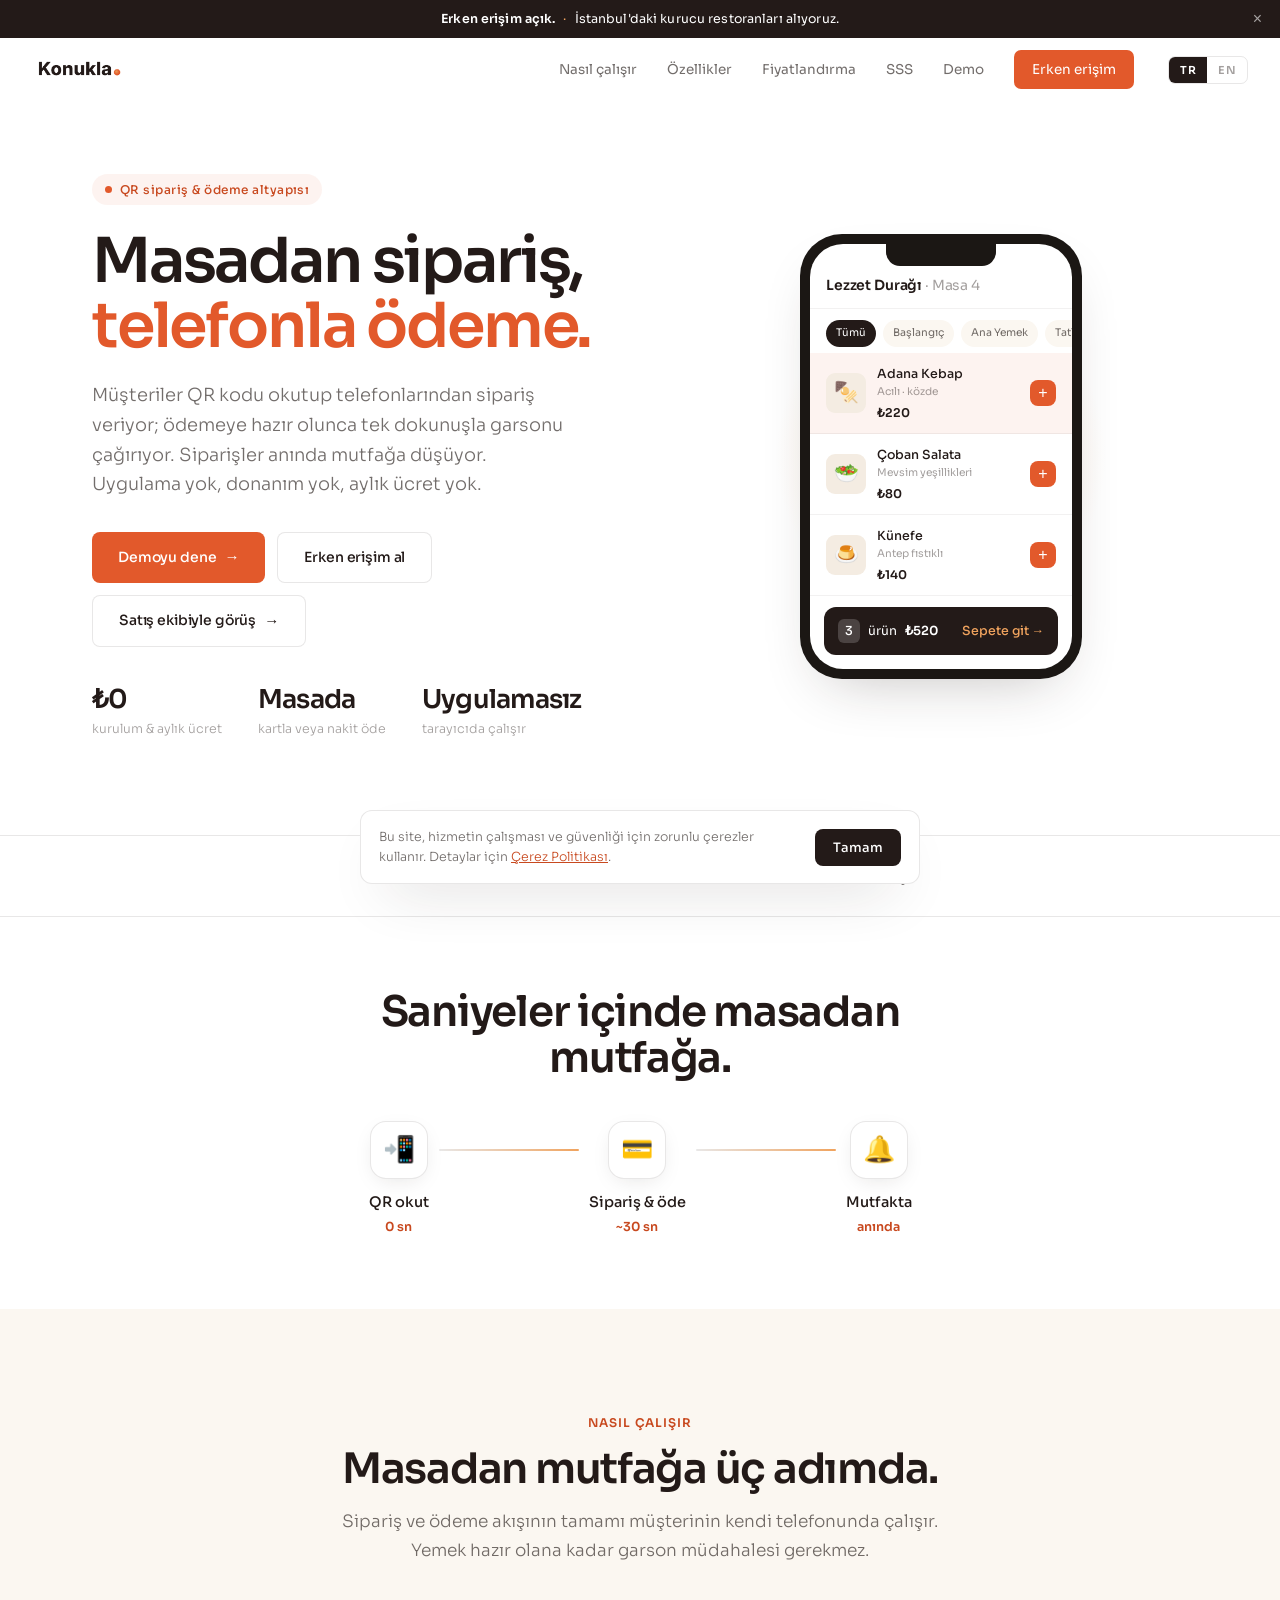
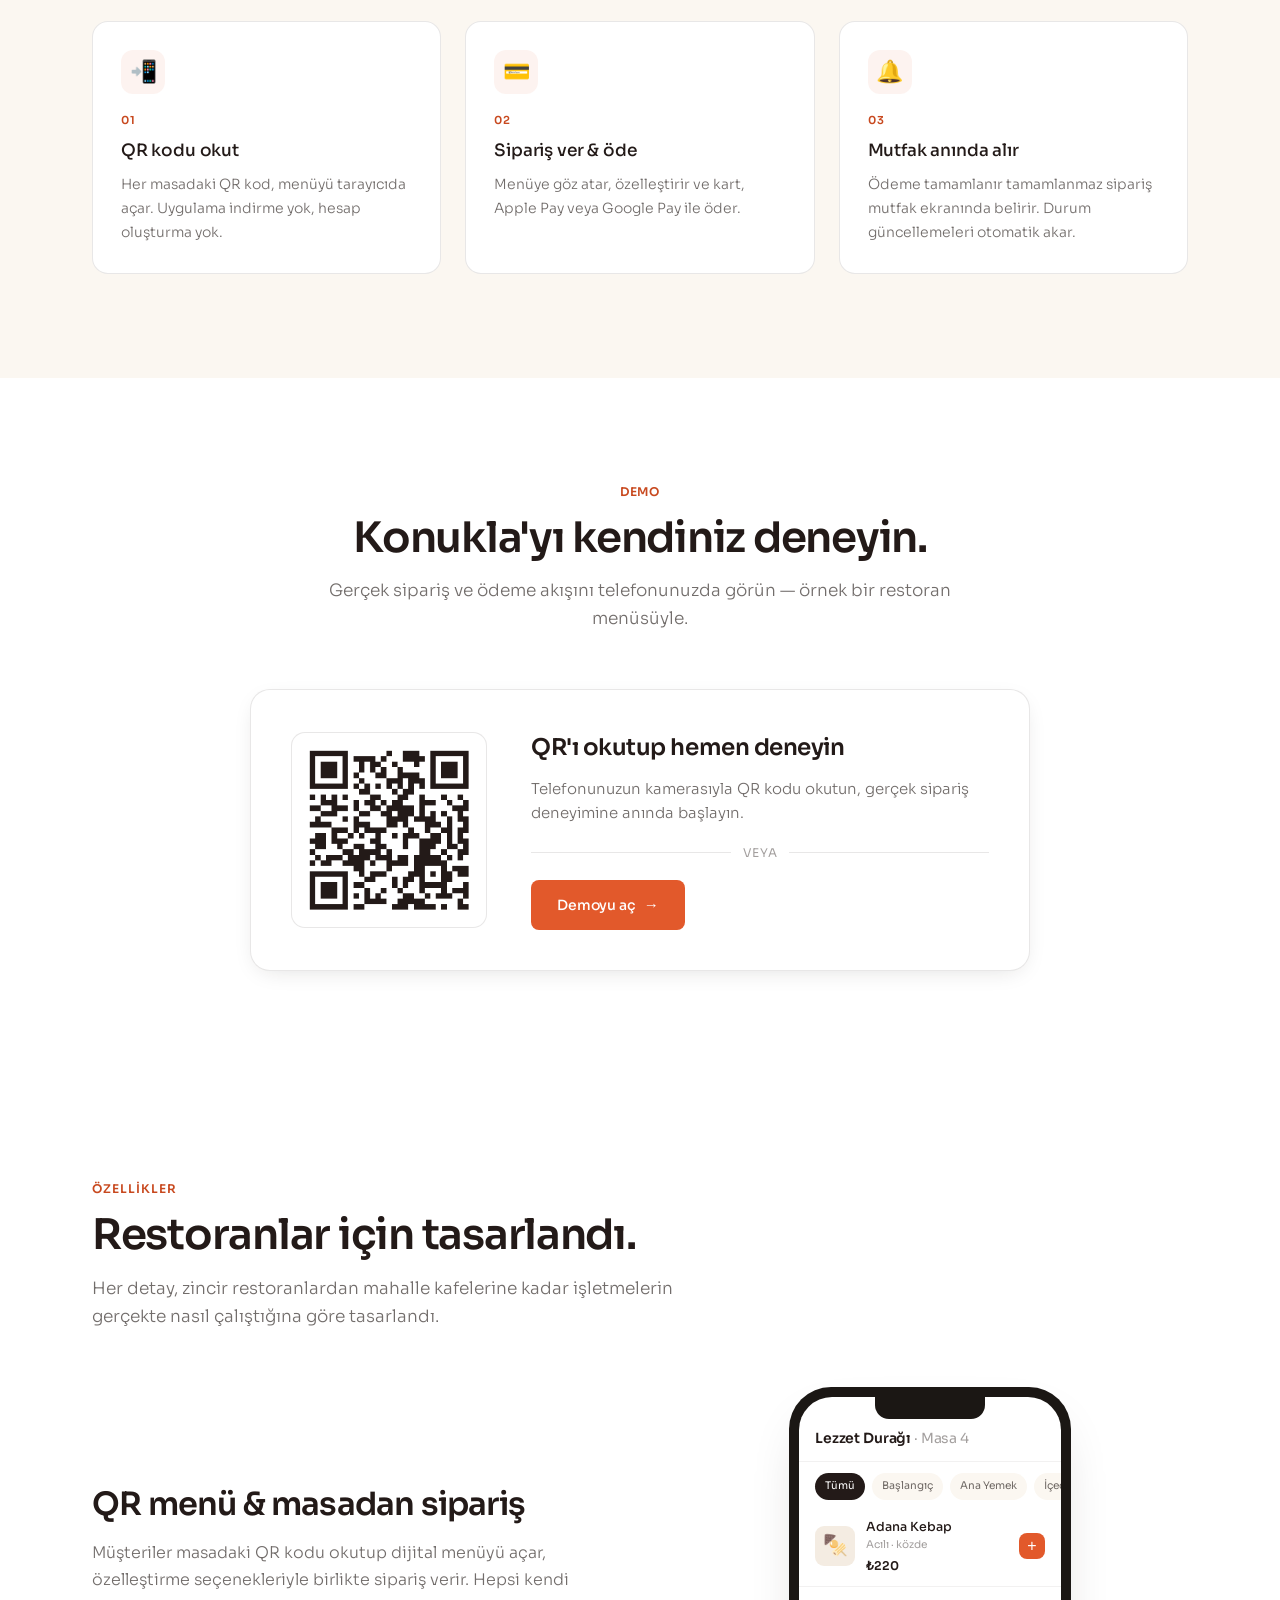
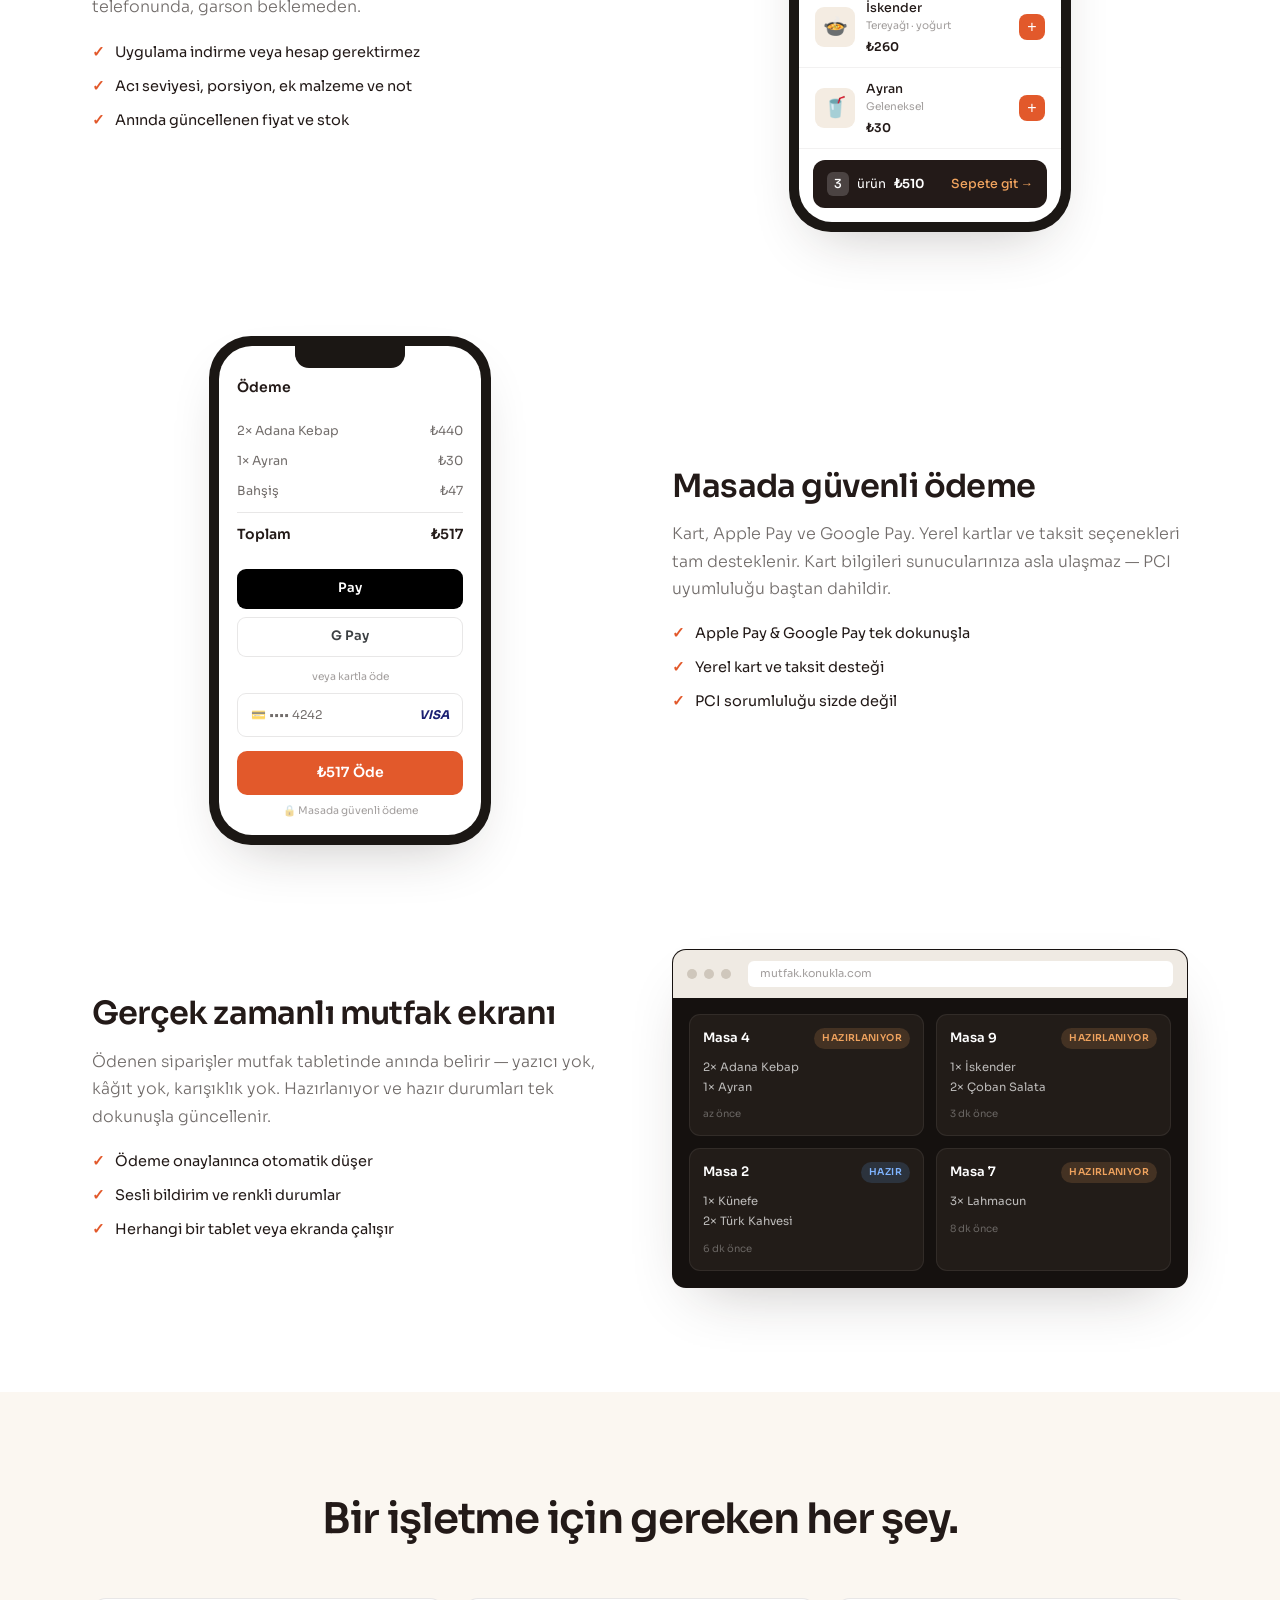
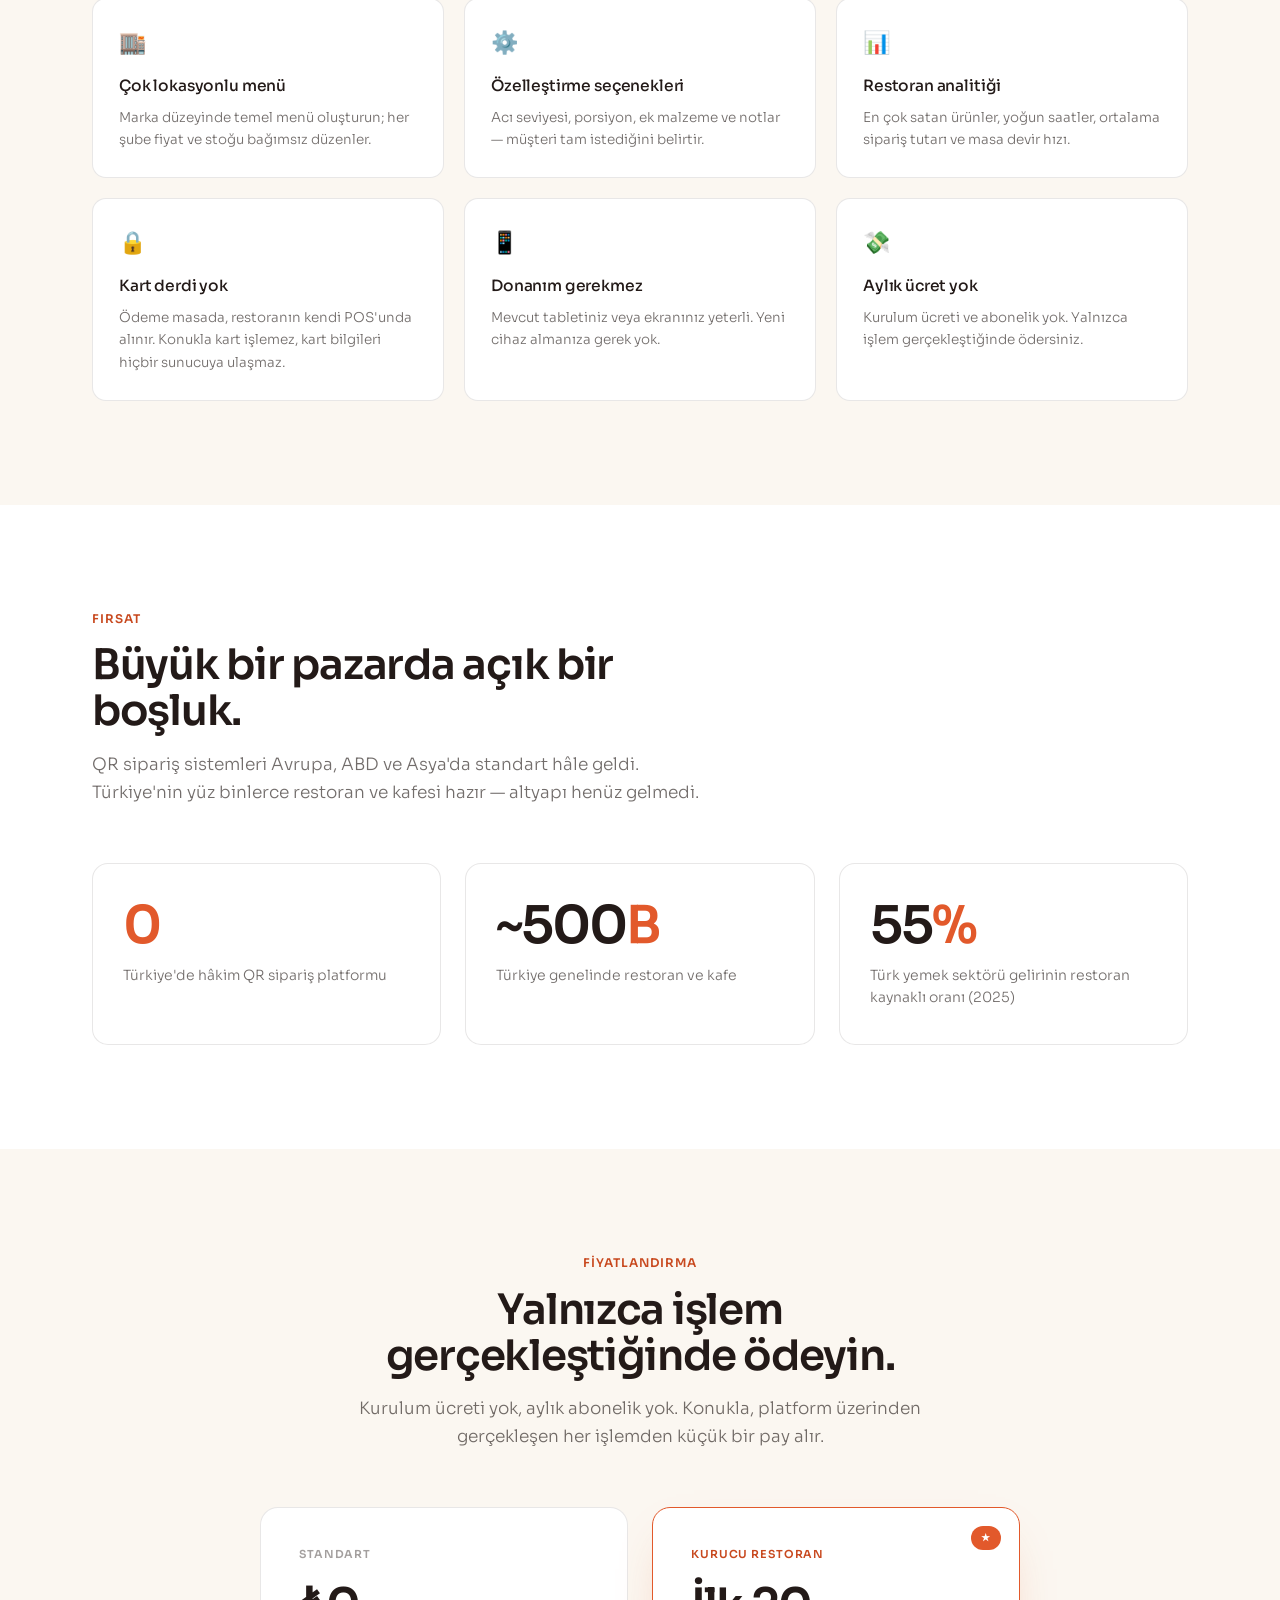
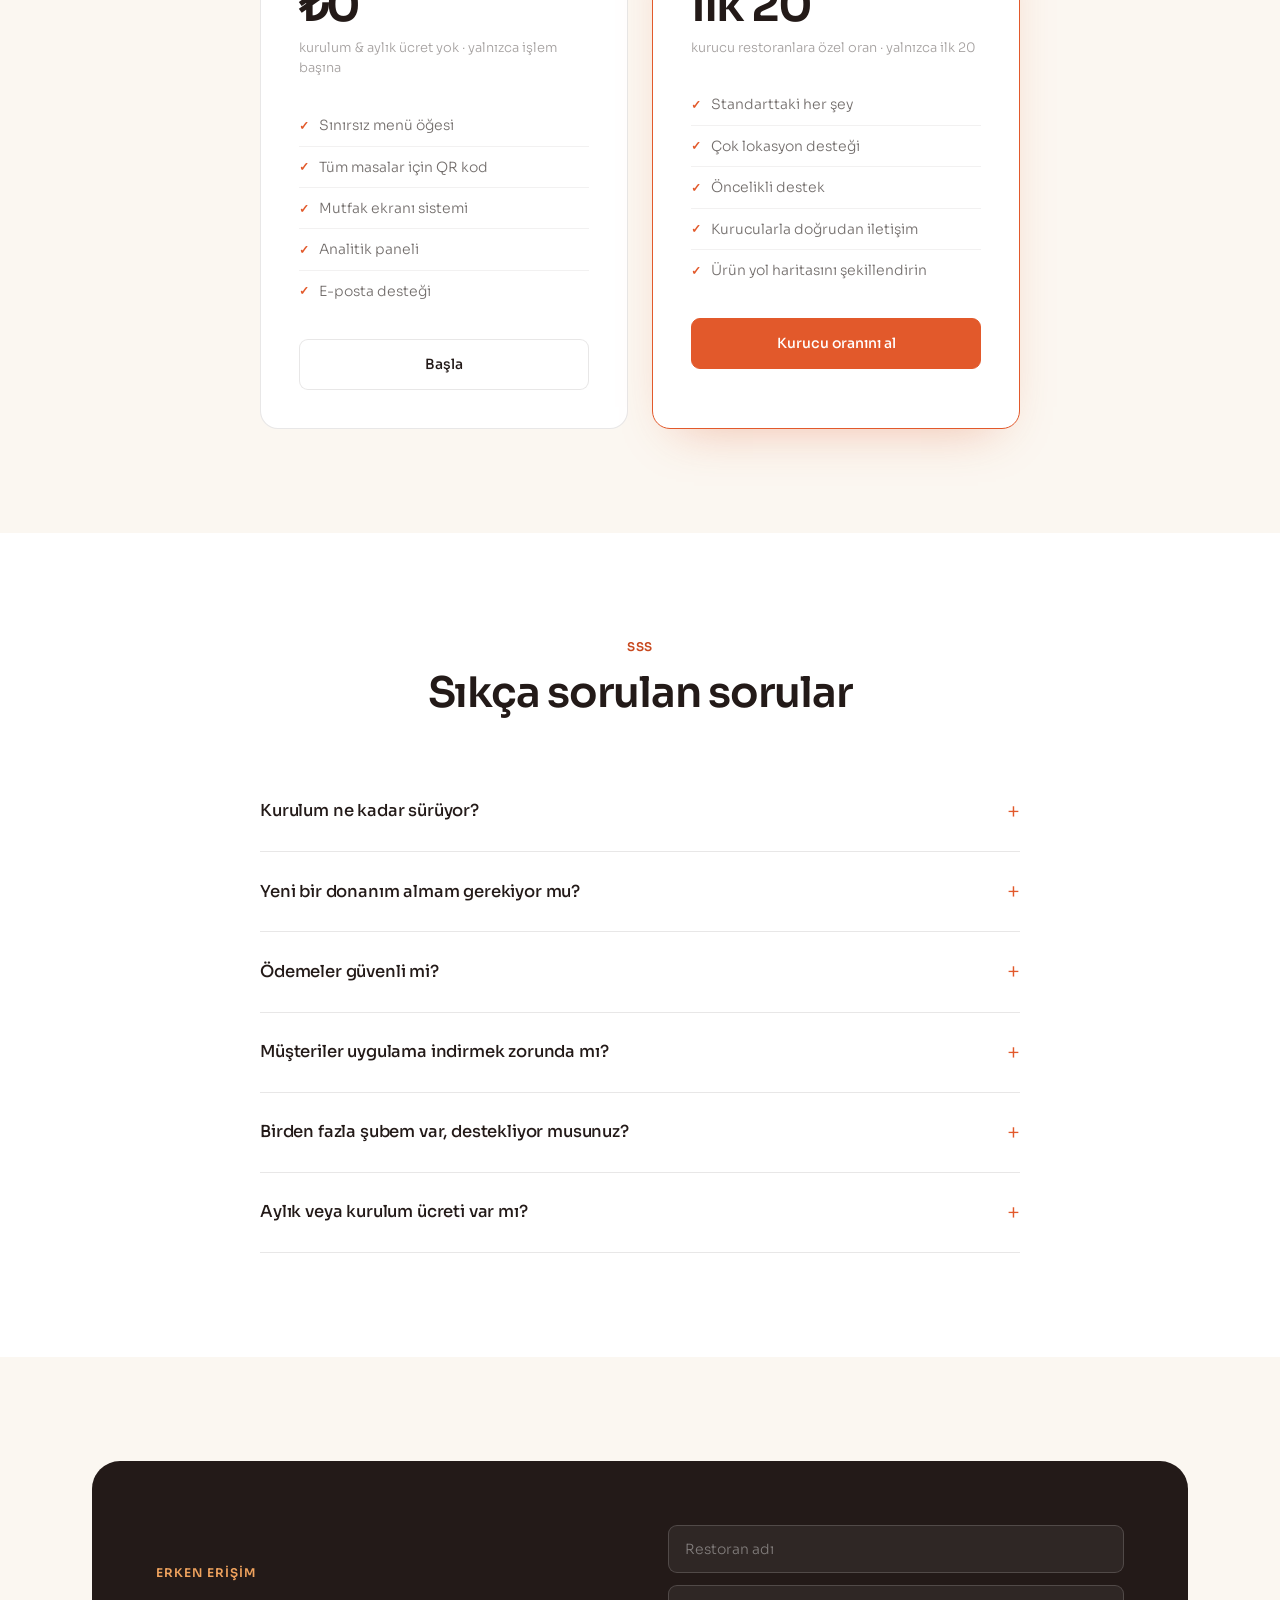
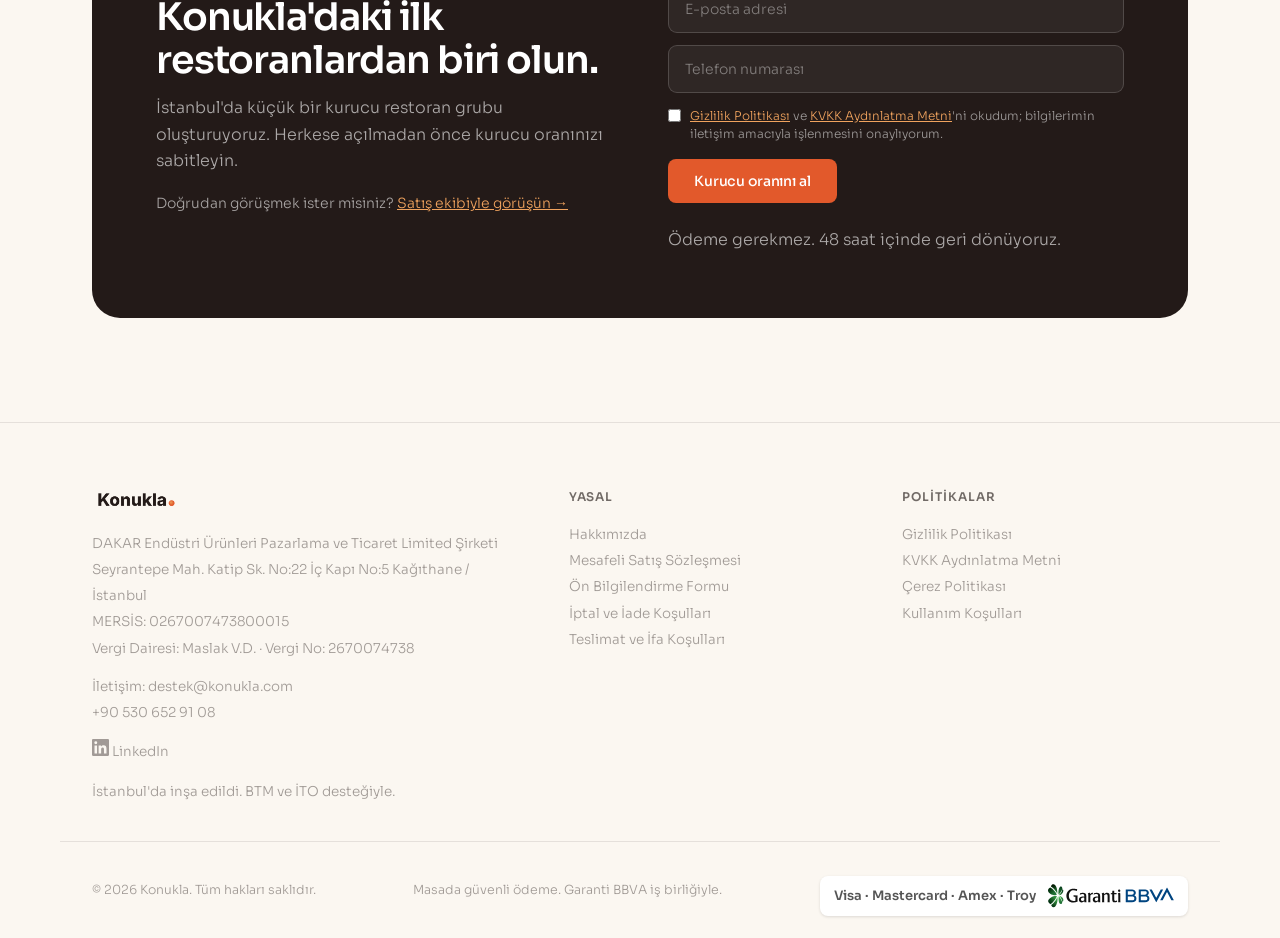
==== commit eac5181c: "feat: pay-at-table model + Garanti BBVA branding - Swap Tami logo for the official Garanti BBVA logo" ====
--- a/index.html
+++ b/index.html
@@ -4,7 +4,7 @@
 <meta charset="UTF-8">
 <meta name="viewport" content="width=device-width, initial-scale=1.0">
 <title>Konukla — Restoranlar için QR sipariş altyapısı</title>
-<meta name="description" content="Konukla, restoranlar için QR kodla masadan sipariş ve ödeme altyapısı. Müşteriler telefonlarından sipariş verir, Tami (Garanti BBVA) ile öder; siparişler anında mutfağa düşer. Uygulama yok, aylık ücret yok.">
+<meta name="description" content="Konukla, restoranlar için QR kodla masadan sipariş altyapısı. Müşteriler telefonlarından sipariş verir, ödemeye hazır olunca garsonu çağırır; siparişler anında mutfağa düşer. Uygulama yok, aylık ücret yok.">
 <link rel="canonical" href="https://konukla.com/">
 <link rel="icon" href="/favicon.ico" sizes="any">
 <link rel="icon" type="image/svg+xml" href="/assets/konukla-favicon.svg">
@@ -14,7 +14,7 @@
 <link rel="apple-touch-icon" sizes="180x180" href="/assets/favicon-180.png">
 <meta property="og:type" content="website">
 <meta property="og:title" content="Konukla — Restoranlar için QR sipariş altyapısı">
-<meta property="og:description" content="Müşteriler QR kodu okutup telefonlarından sipariş veriyor ve Tami (Garanti BBVA) ile ödüyor. Uygulama yok, aylık ücret yok.">
+<meta property="og:description" content="Müşteriler QR kodu okutup telefonlarından sipariş veriyor; ödemeye hazır olunca tek dokunuşla garsonu çağırıyor. Uygulama yok, aylık ücret yok.">
 <meta property="og:image" content="https://konukla.com/assets/og-image.png">
 <meta property="og:image:width" content="1200">
 <meta property="og:image:height" content="630">
@@ -33,7 +33,7 @@
       "url": "https://konukla.com",
       "logo": "https://konukla.com/assets/konukla-logo.png",
       "image": "https://konukla.com/assets/konukla-logo.png",
-      "description": "Restoran ve kafeler için QR kod ile masadan sipariş ve ödeme altyapısı. Müşteriler telefonlarından sipariş verir ve Tami (Garanti BBVA) ile öder.",
+      "description": "Restoran ve kafeler için QR kod ile masadan sipariş altyapısı. Müşteriler telefonlarından sipariş verir ve ödemeye hazır olunca garsonu çağırır.",
       "email": "destek@konukla.com",
       "telephone": "+905306529108",
       "sameAs": ["https://www.linkedin.com/company/konukla"],
@@ -445,8 +445,8 @@
         <span class="en-text lang-hidden">Order from the table, <em>pay by phone.</em></span>
       </h1>
       <p class="hero-sub">
-        <span class="tr-text">Müşteriler QR kodu okutup telefonlarından sipariş veriyor ve Tami (Garanti BBVA) ile ödüyor. Siparişler anında mutfağa düşüyor. Uygulama yok, donanım yok, aylık ücret yok.</span>
-        <span class="en-text lang-hidden">Customers scan a QR code, order from their phone, and pay with Tami (Garanti BBVA). Orders land in the kitchen instantly. No app, no hardware, no monthly fee.</span>
+        <span class="tr-text">Müşteriler QR kodu okutup telefonlarından sipariş veriyor; ödemeye hazır olunca tek dokunuşla garsonu çağırıyor. Siparişler anında mutfağa düşüyor. Uygulama yok, donanım yok, aylık ücret yok.</span>
+        <span class="en-text lang-hidden">Customers scan a QR code, order from their phone, and call the waiter to pay when they're ready. Orders land in the kitchen instantly. No app, no hardware, no monthly fee.</span>
       </p>
       <div class="hero-actions">
         <a href="#demo" class="btn btn-primary"><span class="tr-text">Demoyu dene</span><span class="en-text lang-hidden">Try the demo</span><span class="btn-arrow"></span></a>
@@ -459,8 +459,8 @@
           <div class="hm-l"><span class="tr-text">kurulum & aylık ücret</span><span class="en-text lang-hidden">setup & monthly fee</span></div>
         </div>
         <div class="hm">
-          <div class="hm-n">Tami</div>
-          <div class="hm-l"><span class="tr-text">güvenli ödeme altyapısı</span><span class="en-text lang-hidden">secure payments</span></div>
+          <div class="hm-n">Masada</div>
+          <div class="hm-l"><span class="tr-text">kartla veya nakit öde</span><span class="en-text lang-hidden">pay by card or cash</span></div>
         </div>
         <div class="hm">
           <div class="hm-n"><span class="tr-text">Uygulamasız</span><span class="en-text lang-hidden">No app</span></div>
@@ -611,15 +611,15 @@
       </div>
     </div>
 
-    <!-- F2: Tami (Garanti BBVA) payment -->
+    <!-- F2: pay at the table -->
     <div class="feature feature--rev reveal">
       <div class="feature-text">
-        <h3><span class="tr-text">Tami (Garanti BBVA) ile güvenli ödeme</span><span class="en-text lang-hidden">Secure payment with Tami (Garanti BBVA)</span></h3>
+        <h3><span class="tr-text">Masada güvenli ödeme</span><span class="en-text lang-hidden">Pay at the table</span></h3>
         <p><span class="tr-text">Kart, Apple Pay ve Google Pay. Yerel kartlar ve taksit seçenekleri tam desteklenir. Kart bilgileri sunucularınıza asla ulaşmaz — PCI uyumluluğu baştan dahildir.</span><span class="en-text lang-hidden">Card, Apple Pay, and Google Pay, with full support for local cards and installments. Card data never touches your servers — PCI compliance is built in.</span></p>
         <ul>
           <li><span class="tr-text">Apple Pay & Google Pay tek dokunuşla</span><span class="en-text lang-hidden">Apple Pay & Google Pay in one tap</span></li>
           <li><span class="tr-text">Yerel kart ve taksit desteği</span><span class="en-text lang-hidden">Local card & installment support</span></li>
-          <li><span class="tr-text">PCI sorumluluğu sizde değil</span><span class="en-text lang-hidden">Zero PCI liability on your side</span></li>
+          <li><span class="tr-text">PCI sorumluluğu sizde değil</span><span class="en-text lang-hidden">No card handling on your side</span></li>
         </ul>
       </div>
       <div class="feature-media">
@@ -640,7 +640,7 @@
             <div class="pay-or"><span class="tr-text">veya kartla öde</span><span class="en-text lang-hidden">or pay by card</span></div>
             <div class="pay-card">💳 •••• 4242 <span class="vbadge">VISA</span></div>
             <div class="pay-btn">₺517 <span class="tr-text" style="margin-left:4px">Öde</span><span class="en-text lang-hidden" style="margin-left:4px">Pay</span></div>
-            <div class="pay-secure">🔒 <span class="tr-text">Tami (Garanti BBVA) ile güvenli ödeme</span><span class="en-text lang-hidden">Secured by Tami (Garanti BBVA)</span></div>
+            <div class="pay-secure">🔒 <span class="tr-text">Masada güvenli ödeme</span><span class="en-text lang-hidden">Secure payment at the table</span></div>
           </div>
         </div>
       </div>
@@ -682,7 +682,7 @@
       <div class="fcard"><div class="fcard-ic">🏬</div><div class="fcard-title"><span class="tr-text">Çok lokasyonlu menü</span><span class="en-text lang-hidden">Multi-location menus</span></div><div class="fcard-body"><span class="tr-text">Marka düzeyinde temel menü oluşturun; her şube fiyat ve stoğu bağımsız düzenler.</span><span class="en-text lang-hidden">Set a base menu at brand level; each location overrides price and availability independently.</span></div></div>
       <div class="fcard"><div class="fcard-ic">⚙️</div><div class="fcard-title"><span class="tr-text">Özelleştirme seçenekleri</span><span class="en-text lang-hidden">Customization options</span></div><div class="fcard-body"><span class="tr-text">Acı seviyesi, porsiyon, ek malzeme ve notlar — müşteri tam istediğini belirtir.</span><span class="en-text lang-hidden">Spice level, portion, extras, and notes — customers configure exactly what they want.</span></div></div>
       <div class="fcard"><div class="fcard-ic">📊</div><div class="fcard-title"><span class="tr-text">Restoran analitiği</span><span class="en-text lang-hidden">Restaurant analytics</span></div><div class="fcard-body"><span class="tr-text">En çok satan ürünler, yoğun saatler, ortalama sipariş tutarı ve masa devir hızı.</span><span class="en-text lang-hidden">Top dishes, peak hours, average order value, and table turnover.</span></div></div>
-      <div class="fcard"><div class="fcard-ic">🔒</div><div class="fcard-title"><span class="tr-text">PCI sorumluluğu yok</span><span class="en-text lang-hidden">Zero PCI liability</span></div><div class="fcard-body"><span class="tr-text">Tami (Garanti BBVA) altyapısıyla çalışır; kart bilgileri sunucularınıza asla ulaşmaz.</span><span class="en-text lang-hidden">Powered by Tami (Garanti BBVA); card data never touches your servers.</span></div></div>
+      <div class="fcard"><div class="fcard-ic">🔒</div><div class="fcard-title"><span class="tr-text">Kart derdi yok</span><span class="en-text lang-hidden">No card handling</span></div><div class="fcard-body"><span class="tr-text">Ödeme masada, restoranın kendi POS'unda alınır. Konukla kart işlemez, kart bilgileri hiçbir sunucuya ulaşmaz.</span><span class="en-text lang-hidden">Payment happens at the table on the restaurant's own POS. Konukla never processes cards.</span></div></div>
       <div class="fcard"><div class="fcard-ic">📱</div><div class="fcard-title"><span class="tr-text">Donanım gerekmez</span><span class="en-text lang-hidden">No hardware needed</span></div><div class="fcard-body"><span class="tr-text">Mevcut tabletiniz veya ekranınız yeterli. Yeni cihaz almanıza gerek yok.</span><span class="en-text lang-hidden">Your existing tablet or screen is enough. No new devices to buy.</span></div></div>
       <div class="fcard"><div class="fcard-ic">💸</div><div class="fcard-title"><span class="tr-text">Aylık ücret yok</span><span class="en-text lang-hidden">No monthly fee</span></div><div class="fcard-body"><span class="tr-text">Kurulum ücreti ve abonelik yok. Yalnızca işlem gerçekleştiğinde ödersiniz.</span><span class="en-text lang-hidden">No setup cost or subscription. You only pay when a transaction happens.</span></div></div>
     </div>
@@ -762,7 +762,7 @@
       </details>
       <details class="faq-item">
         <summary><span class="tr-text">Ödemeler güvenli mi?</span><span class="en-text lang-hidden">Are payments secure?</span></summary>
-        <p><span class="tr-text">Tüm ödemeler lisanslı ödeme kuruluşu Tami (Garanti BBVA) altyapısı üzerinden alınır. Kart bilgileri bizim veya sizin sunucularınıza asla ulaşmaz; PCI uyumluluğu baştan dahildir.</span><span class="en-text lang-hidden">All payments are processed through Tami (Garanti BBVA), a licensed payment institution. Card data never touches our servers or yours, and PCI compliance is built in.</span></p>
+        <p><span class="tr-text">Ödeme masada, restoranın kendi POS cihazında alınır. Konukla ödeme işlemez; kart bilgileri hiçbir sunucuya ulaşmaz. Garanti BBVA iş birliğiyle.</span><span class="en-text lang-hidden">Payment is taken at the table on the restaurant's own POS. Konukla never processes payments, so card data never touches any server. In collaboration with Garanti BBVA.</span></p>
       </details>
       <details class="faq-item">
         <summary><span class="tr-text">Müşteriler uygulama indirmek zorunda mı?</span><span class="en-text lang-hidden">Do customers have to download an app?</span></summary>
@@ -861,9 +861,9 @@
   </div>
   <div class="legal-bottom">
     <p>© <span id="year"></span> Konukla. <span class="tr-text">Tüm hakları saklıdır.</span><span class="en-text lang-hidden">All rights reserved.</span></p>
-    <p><span class="tr-text">Ödemeler Tami (Garanti BBVA) altyapısı ile güvenle alınır.</span><span class="en-text lang-hidden">Payments secured by Tami (Garanti BBVA).</span></p>
-    <div style="display:flex;justify-content:center;margin-top:12px" aria-label="Güvenli ödeme: Visa, Mastercard, Amex, Troy, Tami (Garanti BBVA)">
-      <span style="background:#fff;border-radius:8px;padding:8px 14px;display:inline-flex;align-items:center;gap:12px;box-shadow:0 1px 3px rgba(0,0,0,.12)"><span style="font-size:13px;color:#555;font-weight:600">Visa &middot; Mastercard &middot; Amex &middot; Troy</span><img src="/assets/tami-logo.svg" alt="Tami - Garanti BBVA güvenli ödeme" style="height:28px;display:block"></span>
+    <p><span class="tr-text">Masada güvenli ödeme. Garanti BBVA iş birliğiyle.</span><span class="en-text lang-hidden">Secure payment at the table. In collaboration with Garanti BBVA.</span></p>
+    <div style="display:flex;justify-content:center;margin-top:12px" aria-label="Ödeme: Visa, Mastercard, Amex, Troy, Garanti BBVA iş birliği">
+      <span style="background:#fff;border-radius:8px;padding:8px 14px;display:inline-flex;align-items:center;gap:12px;box-shadow:0 1px 3px rgba(0,0,0,.12)"><span style="font-size:13px;color:#555;font-weight:600">Visa &middot; Mastercard &middot; Amex &middot; Troy</span><img src="/assets/garanti-logo.svg" alt="Garanti BBVA iş birliği" style="height:24px;display:block"></span>
     </div>
   </div>
 </footer>
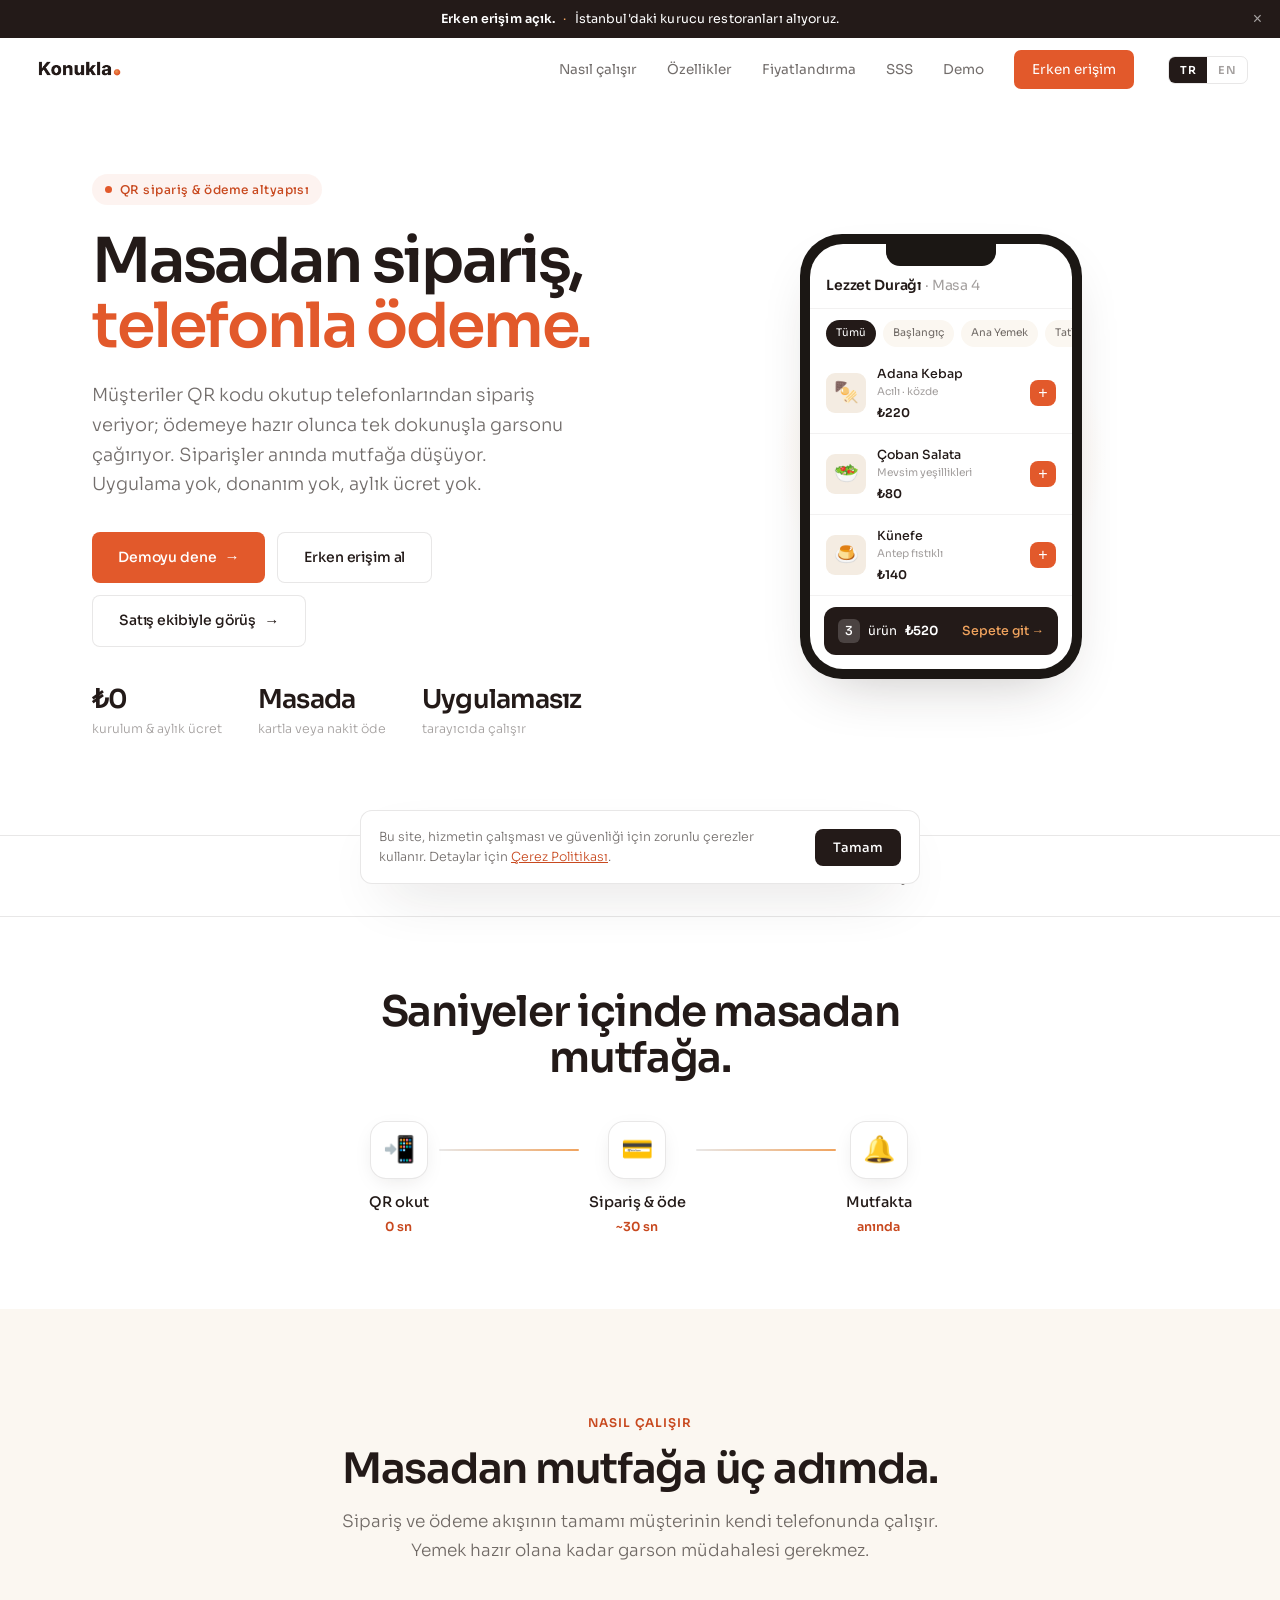
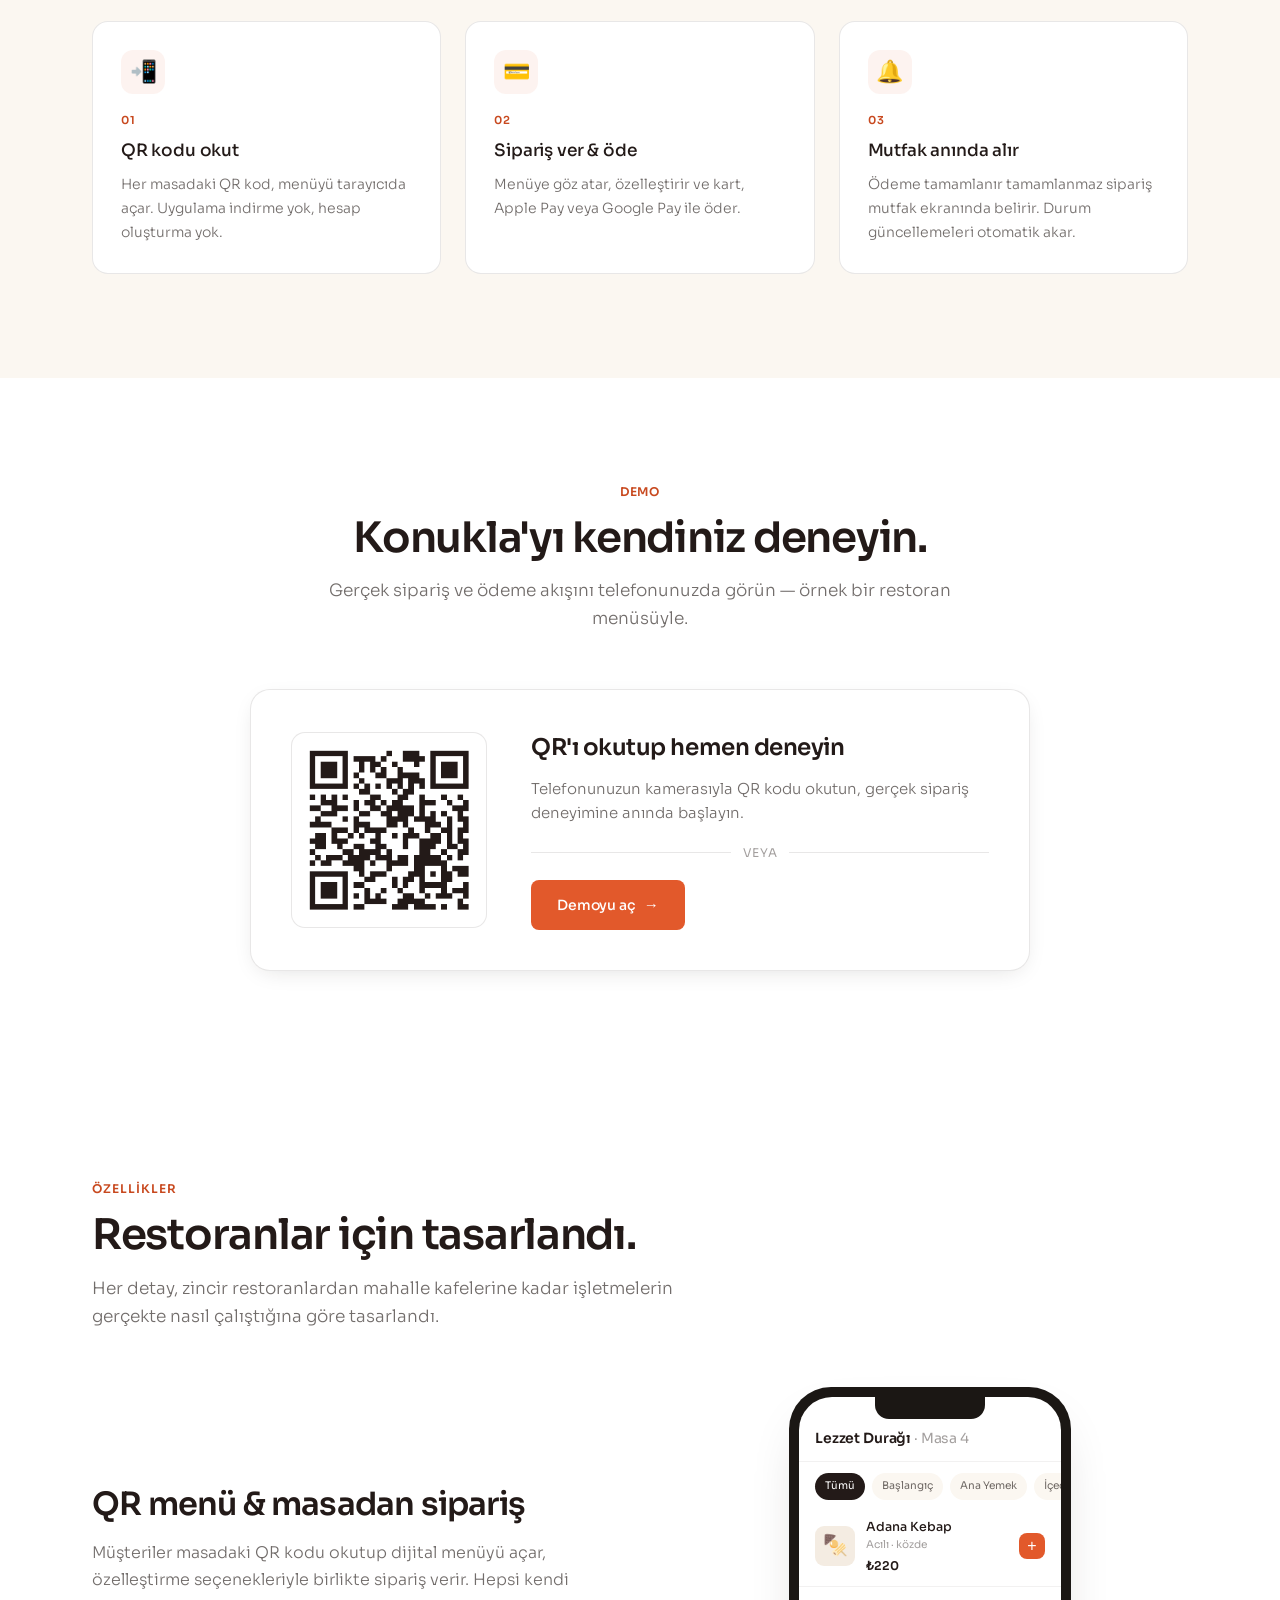
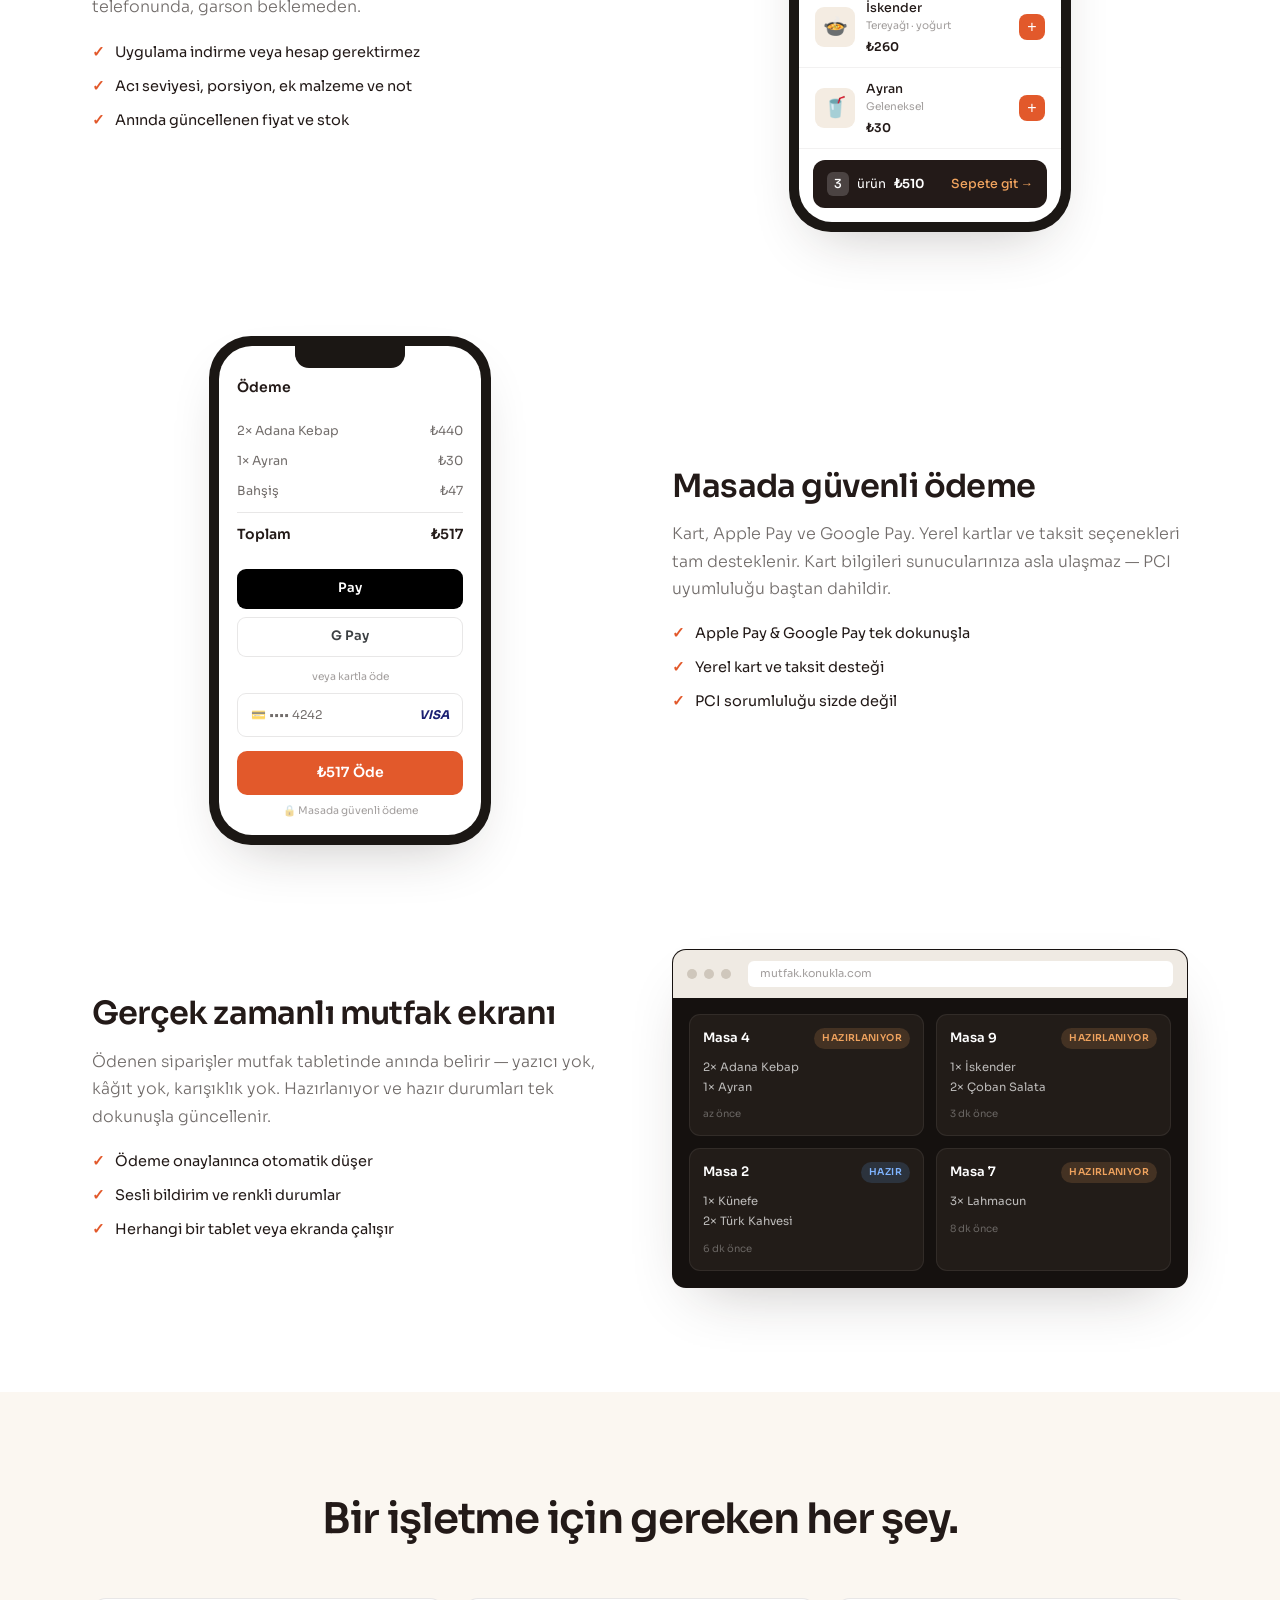
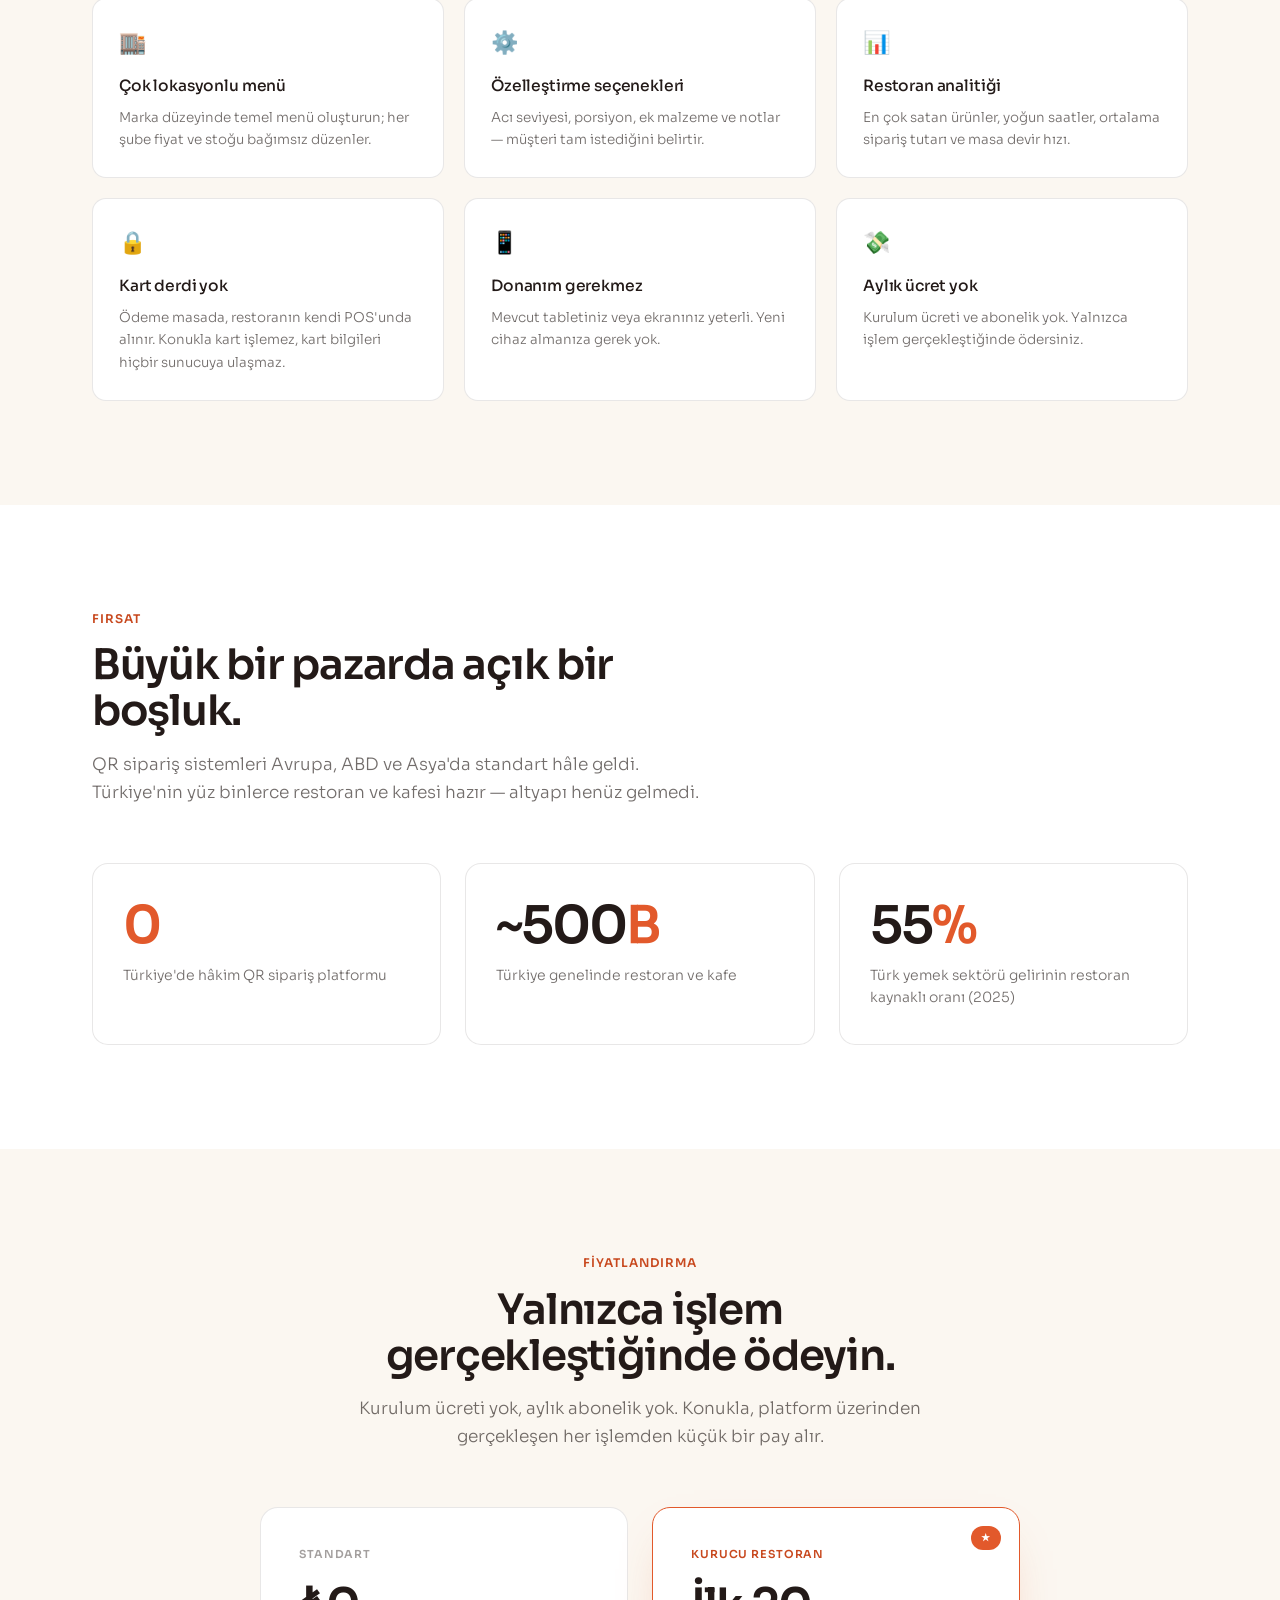
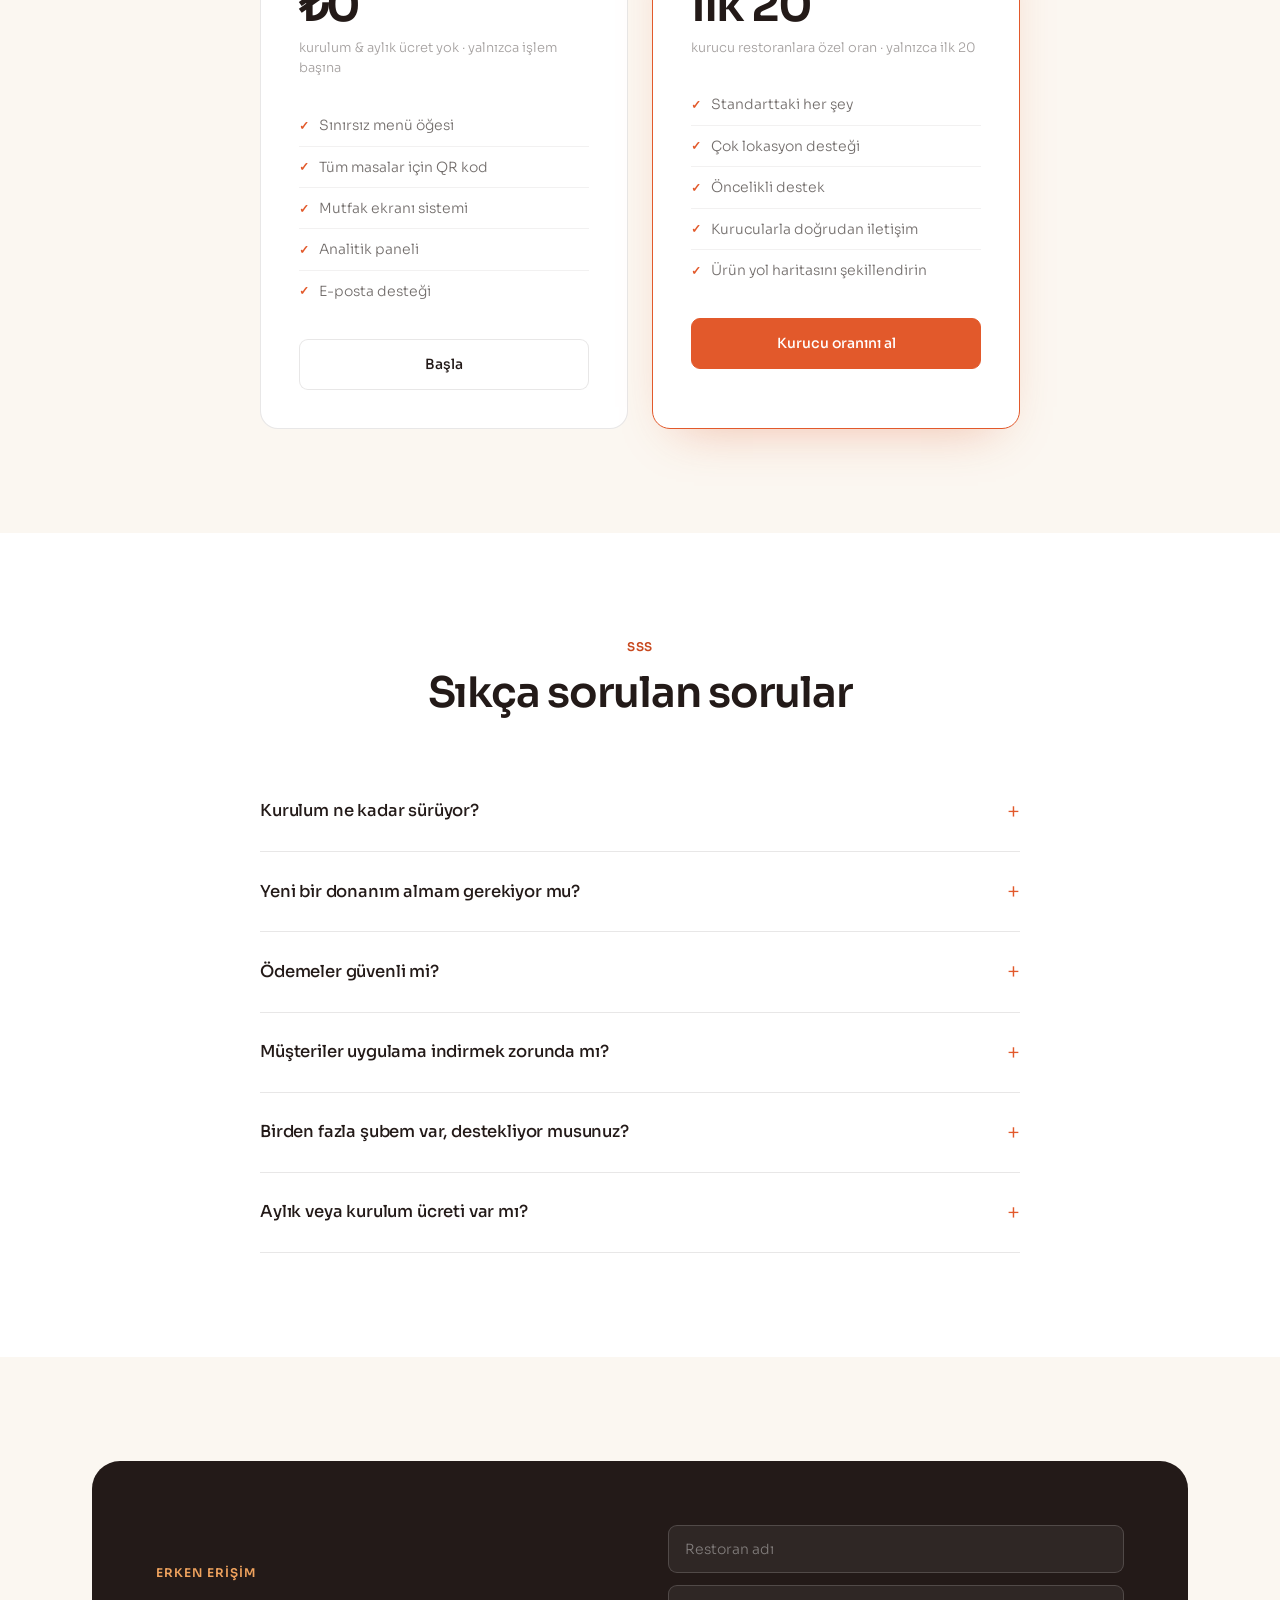
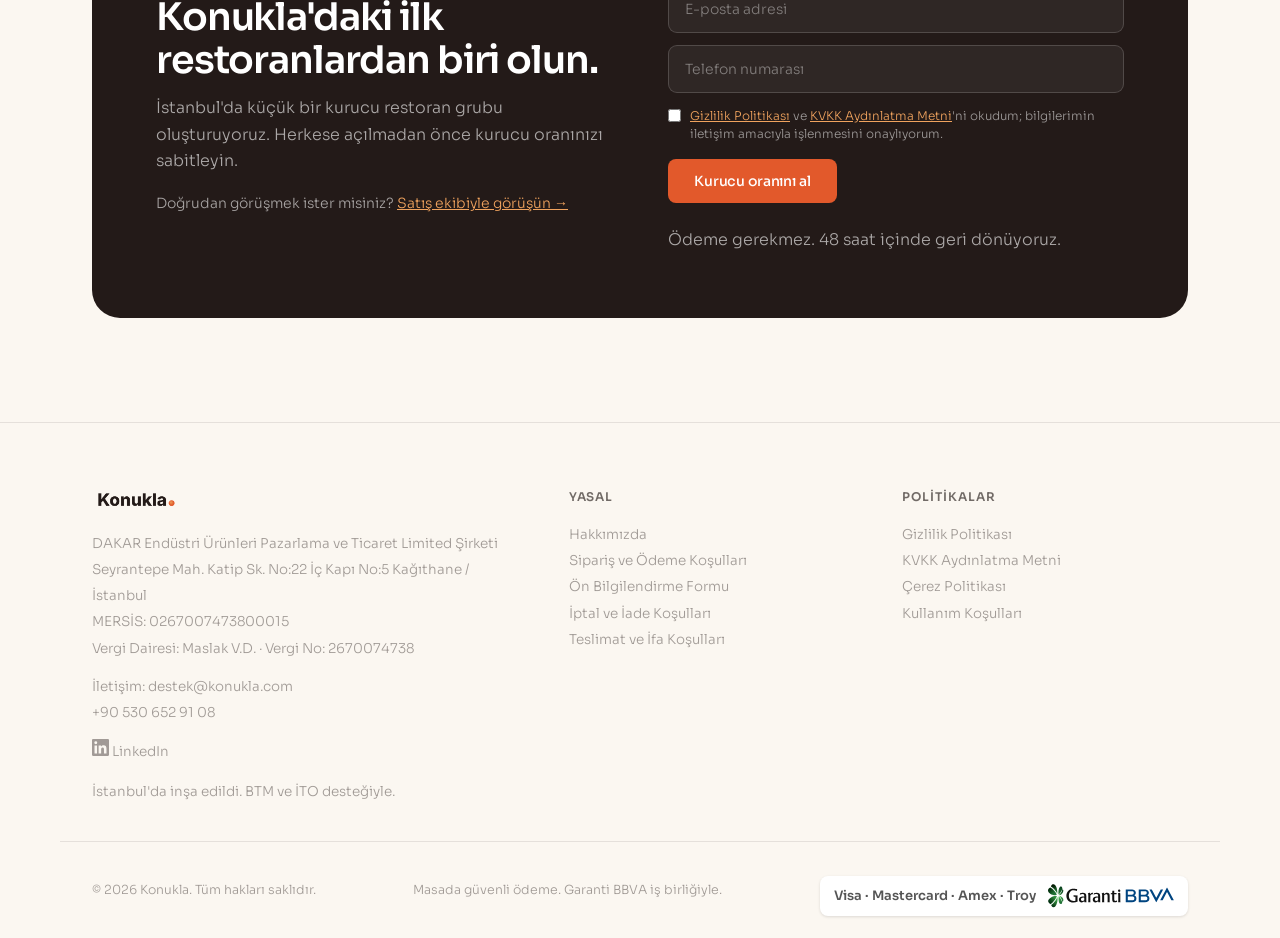
==== commit 97dc4ce0: "docs(legal): rewrite legal pages for the pay-at-table model Konukla is a software provider, not a se" ====
--- a/index.html
+++ b/index.html
@@ -845,7 +845,7 @@
       <div class="legal-col">
         <h4><span class="tr-text">Yasal</span><span class="en-text lang-hidden">Legal</span></h4>
         <a href="/hakkimizda.html">Hakkımızda</a>
-        <a href="/legal/mesafeli-satis-sozlesmesi.html">Mesafeli Satış Sözleşmesi</a>
+        <a href="/legal/mesafeli-satis-sozlesmesi.html">Sipariş ve Ödeme Koşulları</a>
         <a href="/legal/on-bilgilendirme-formu.html">Ön Bilgilendirme Formu</a>
         <a href="/legal/iptal-ve-iade-kosullari.html">İptal ve İade Koşulları</a>
         <a href="/legal/teslimat-kosullari.html">Teslimat ve İfa Koşulları</a>
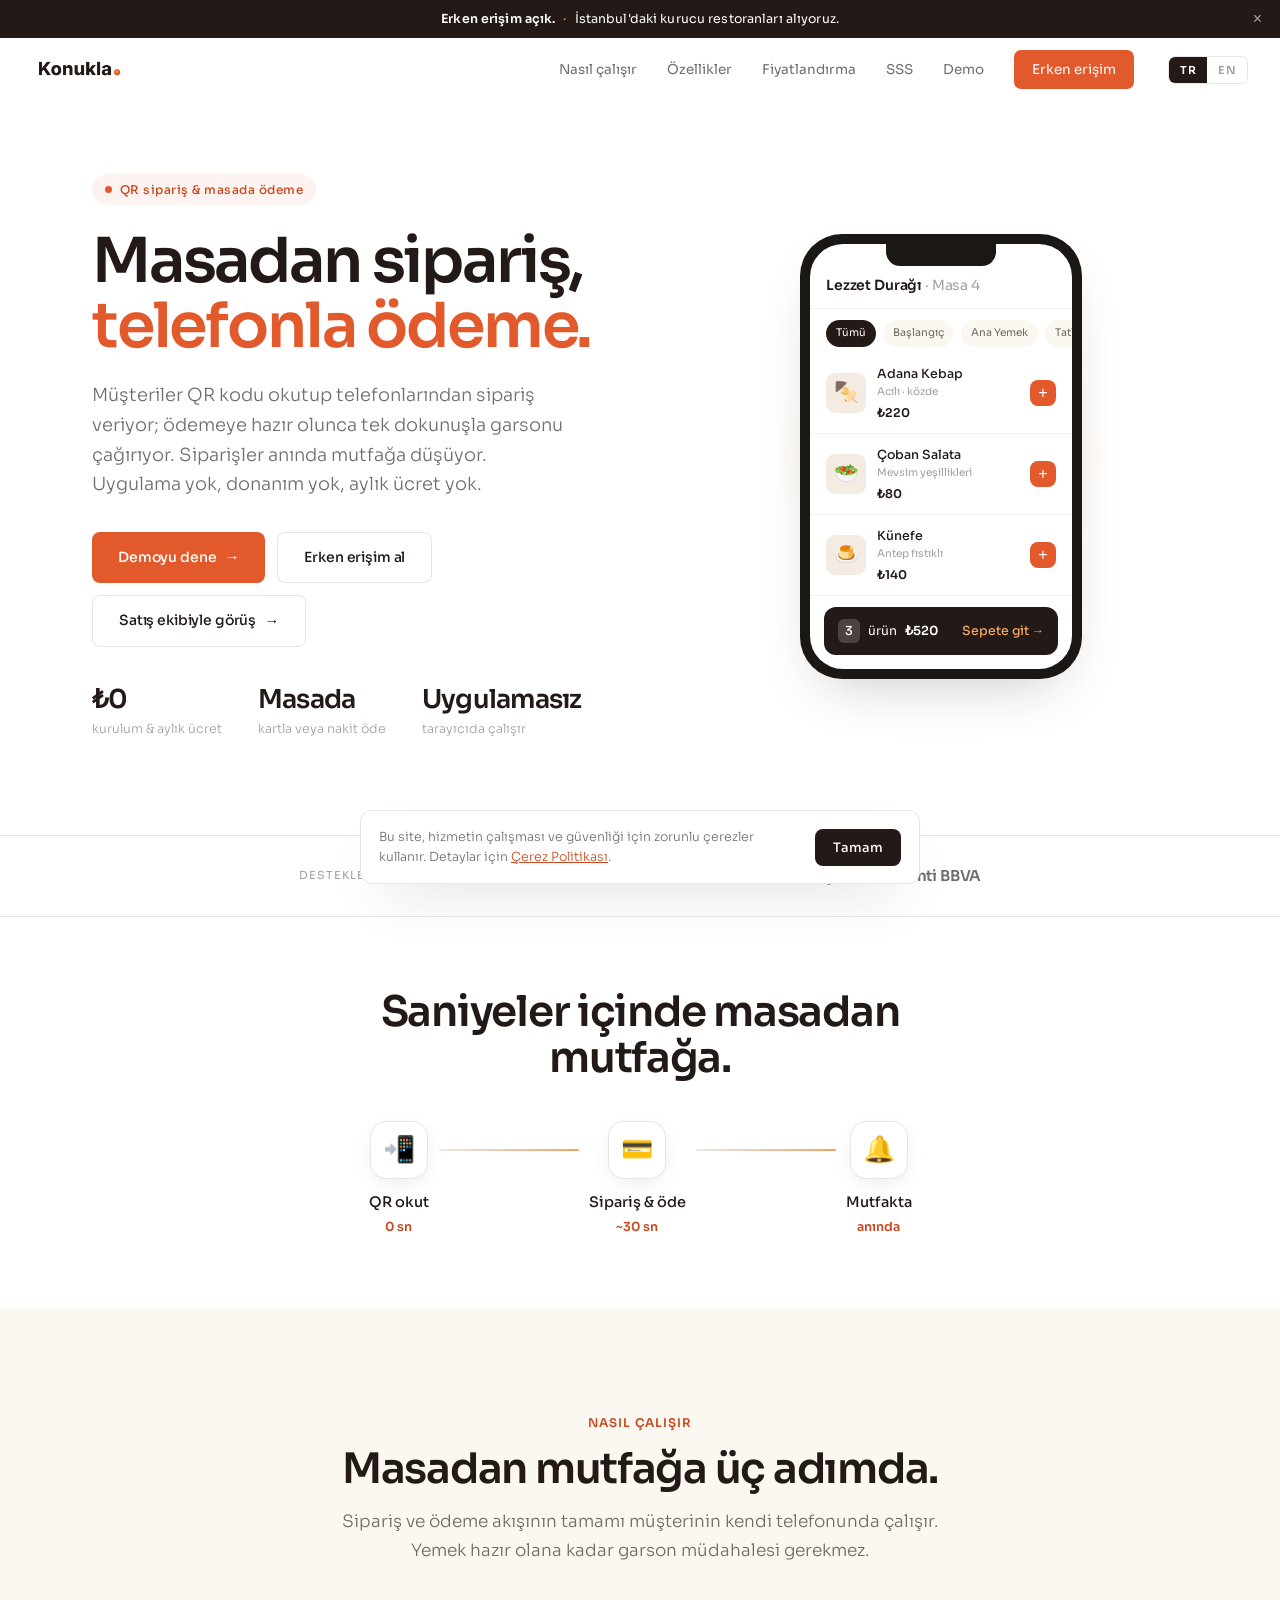
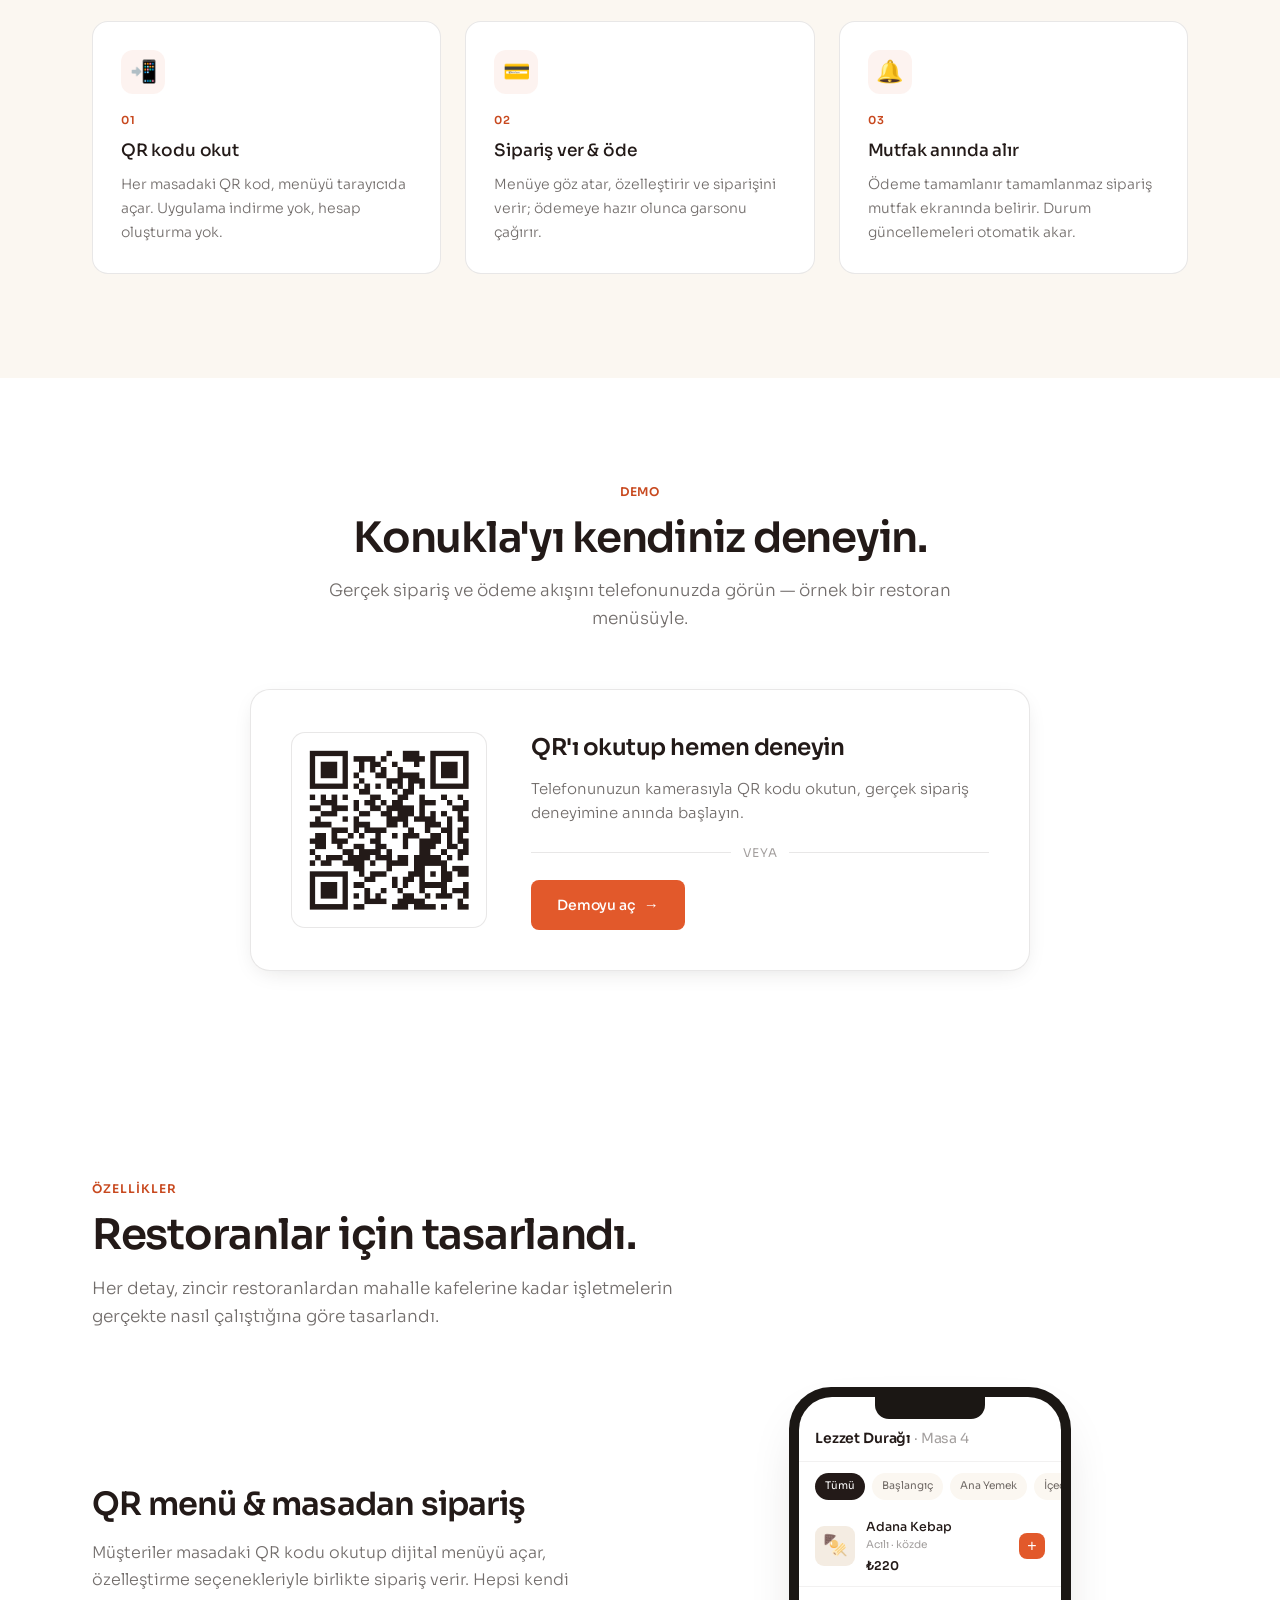
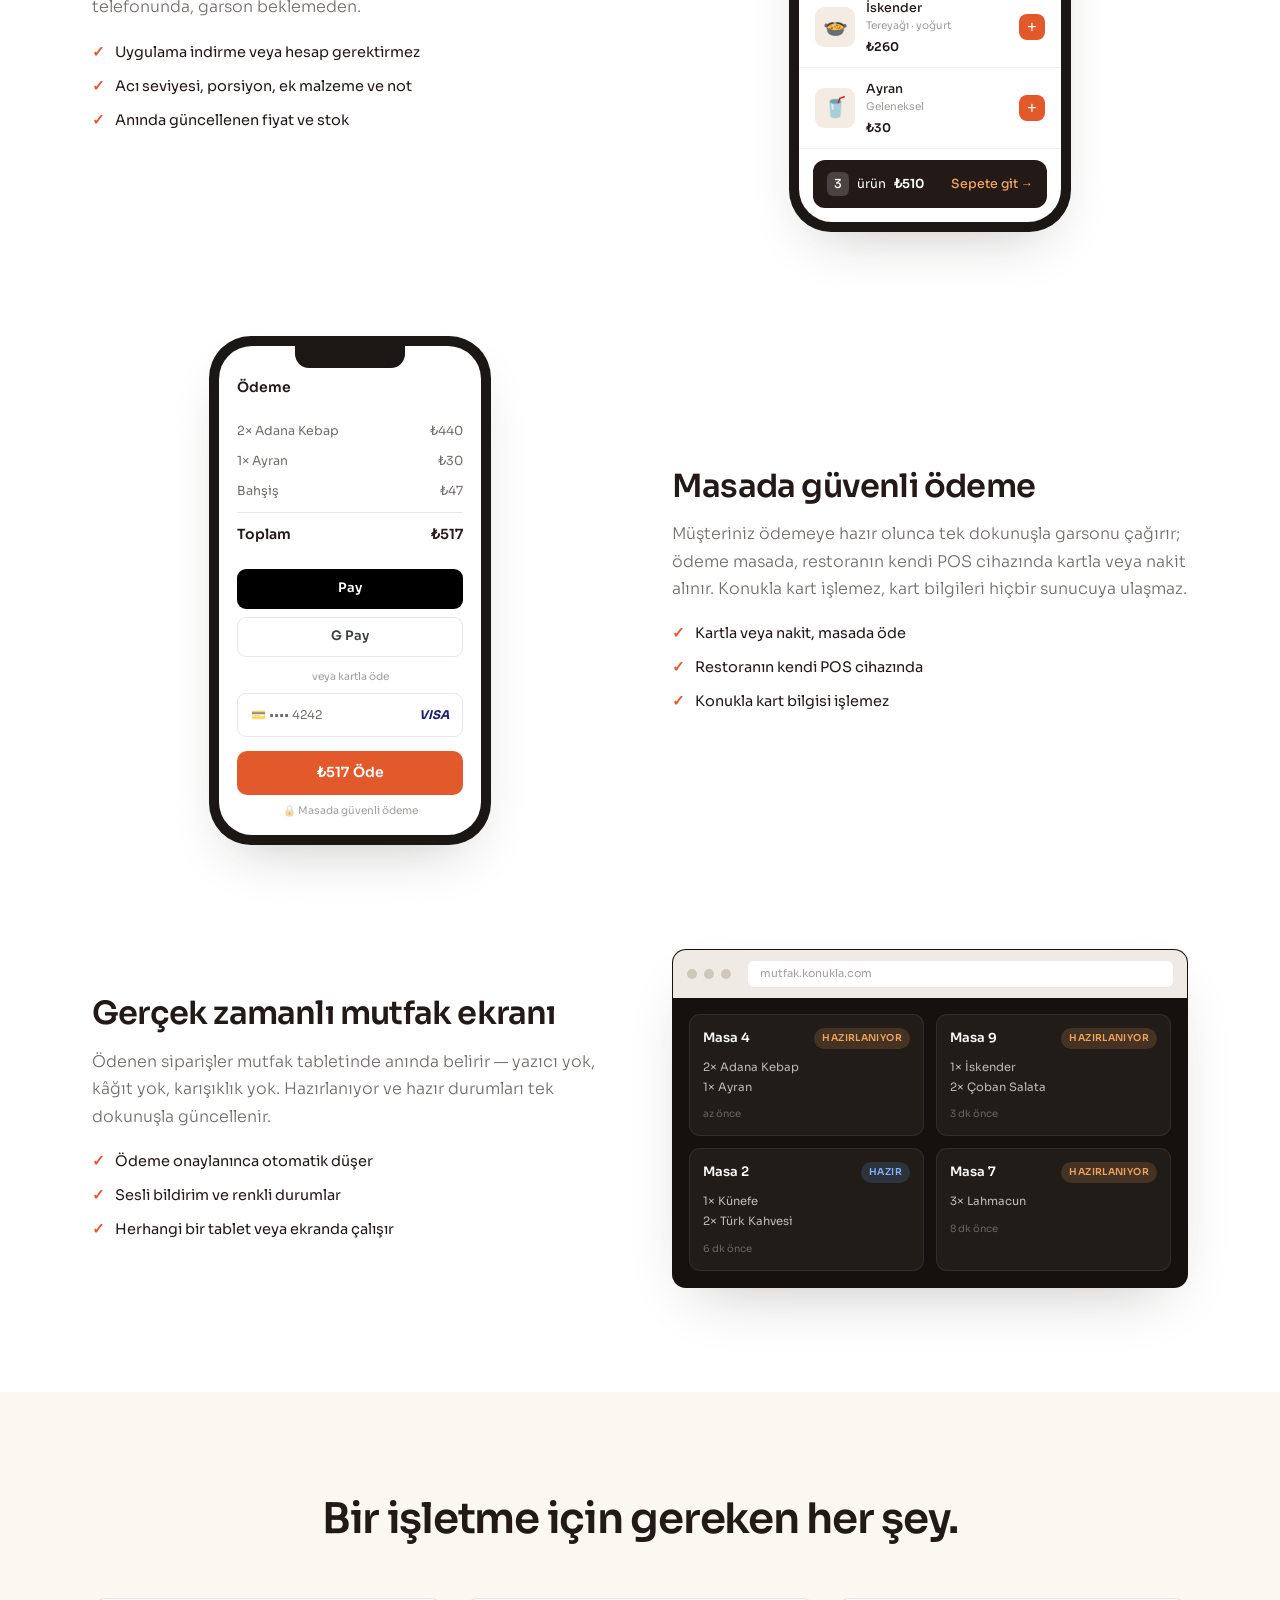
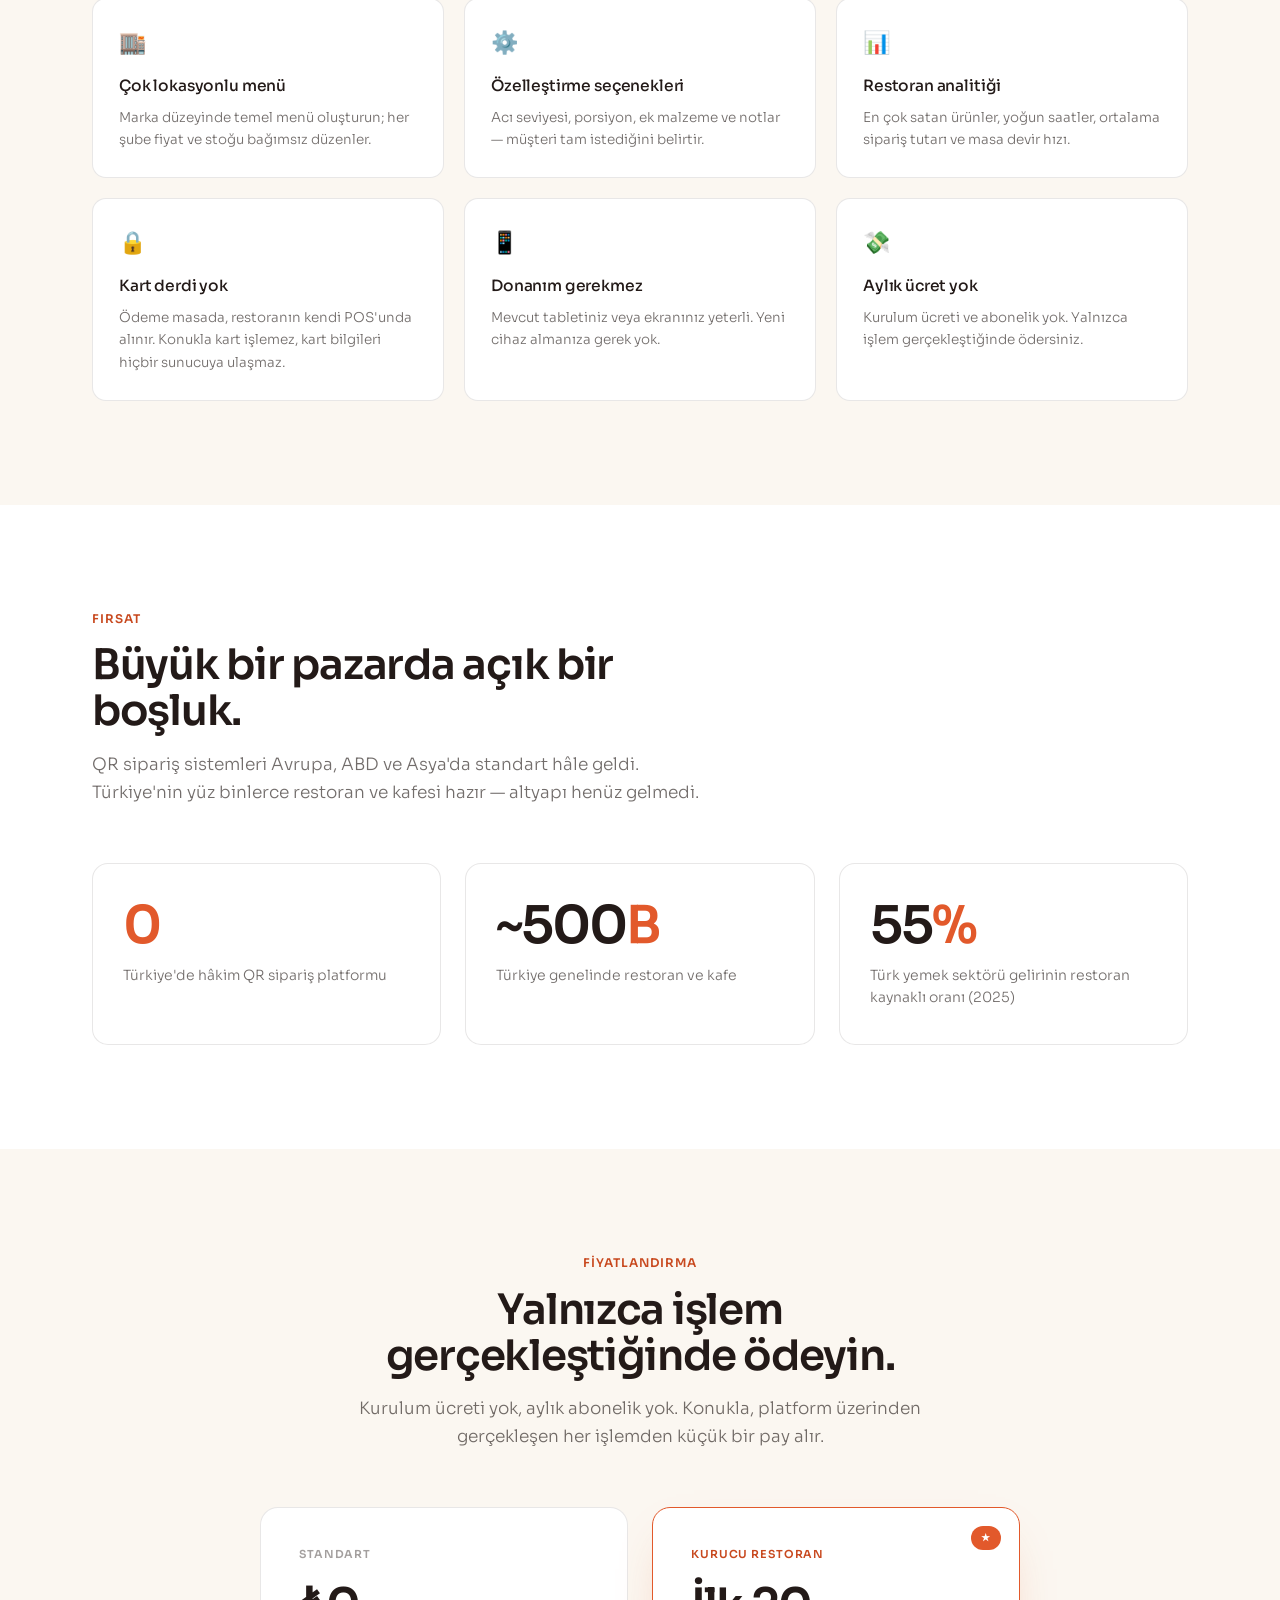
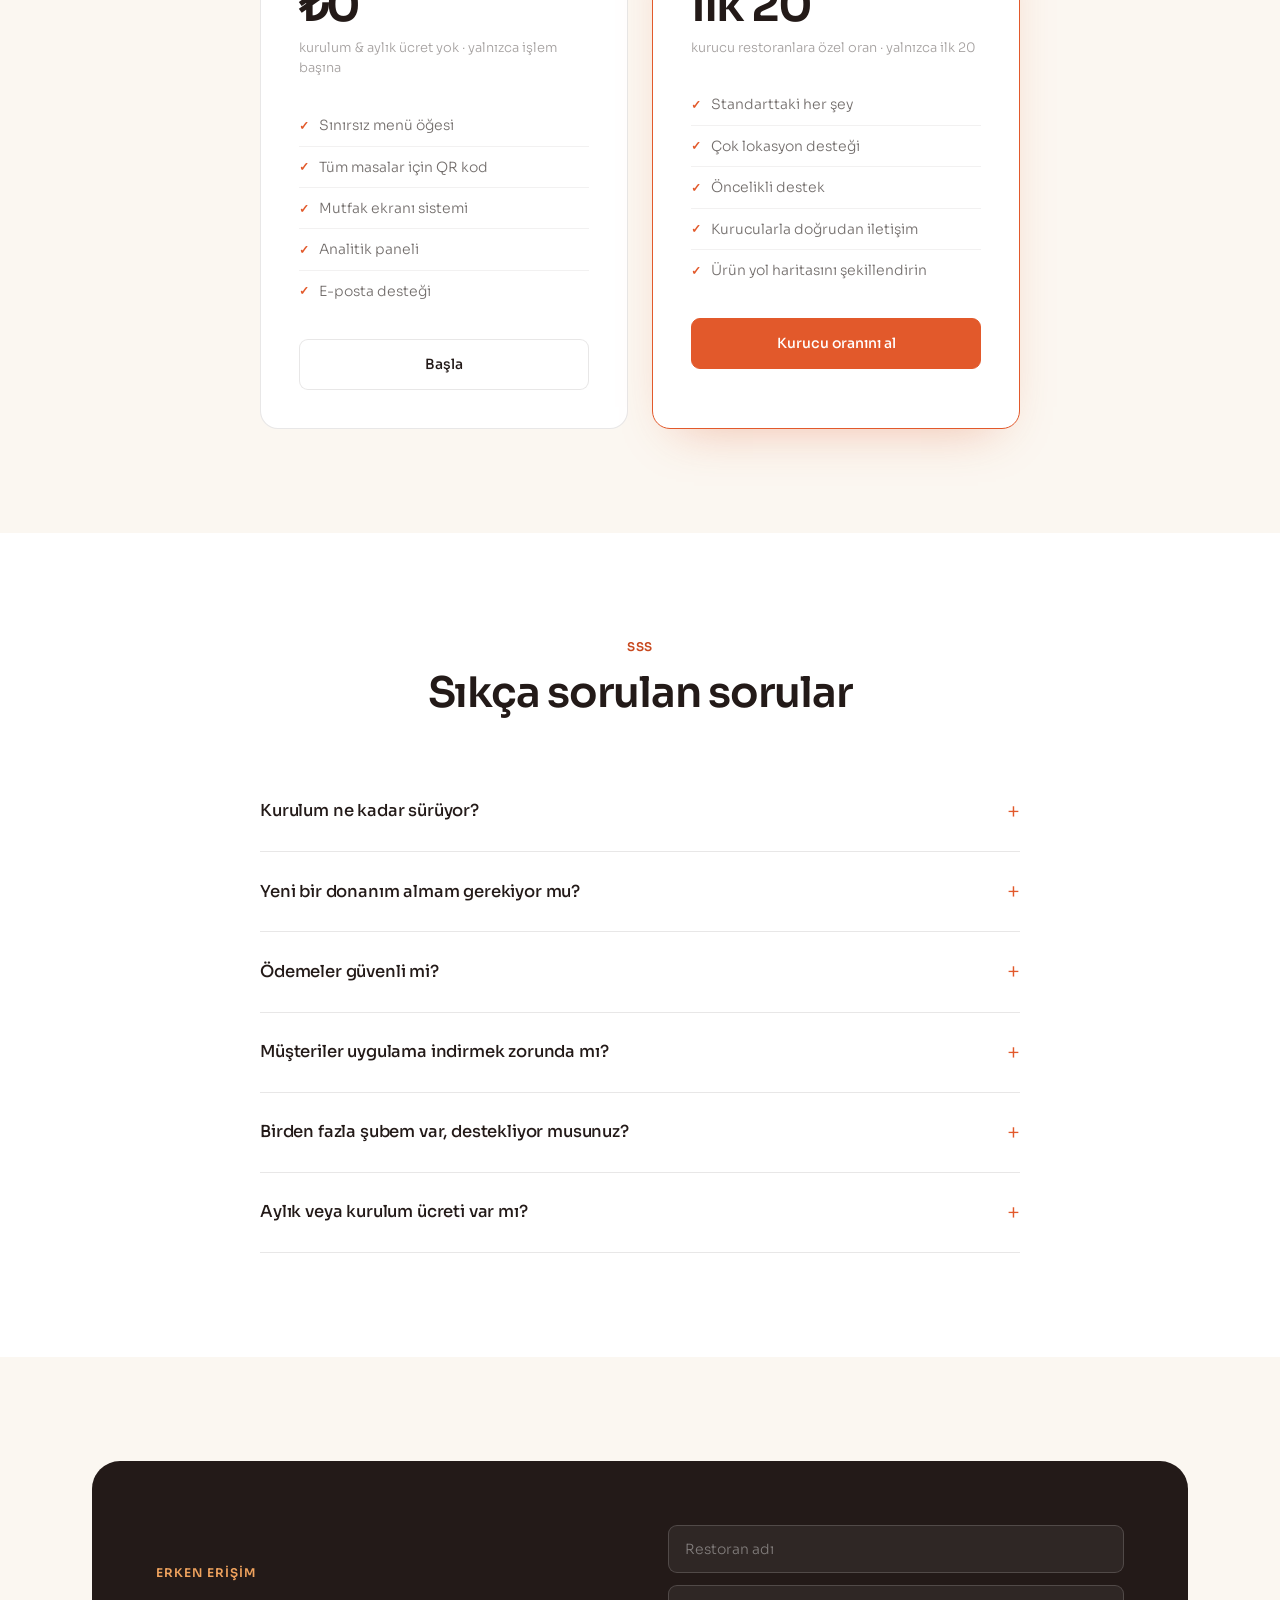
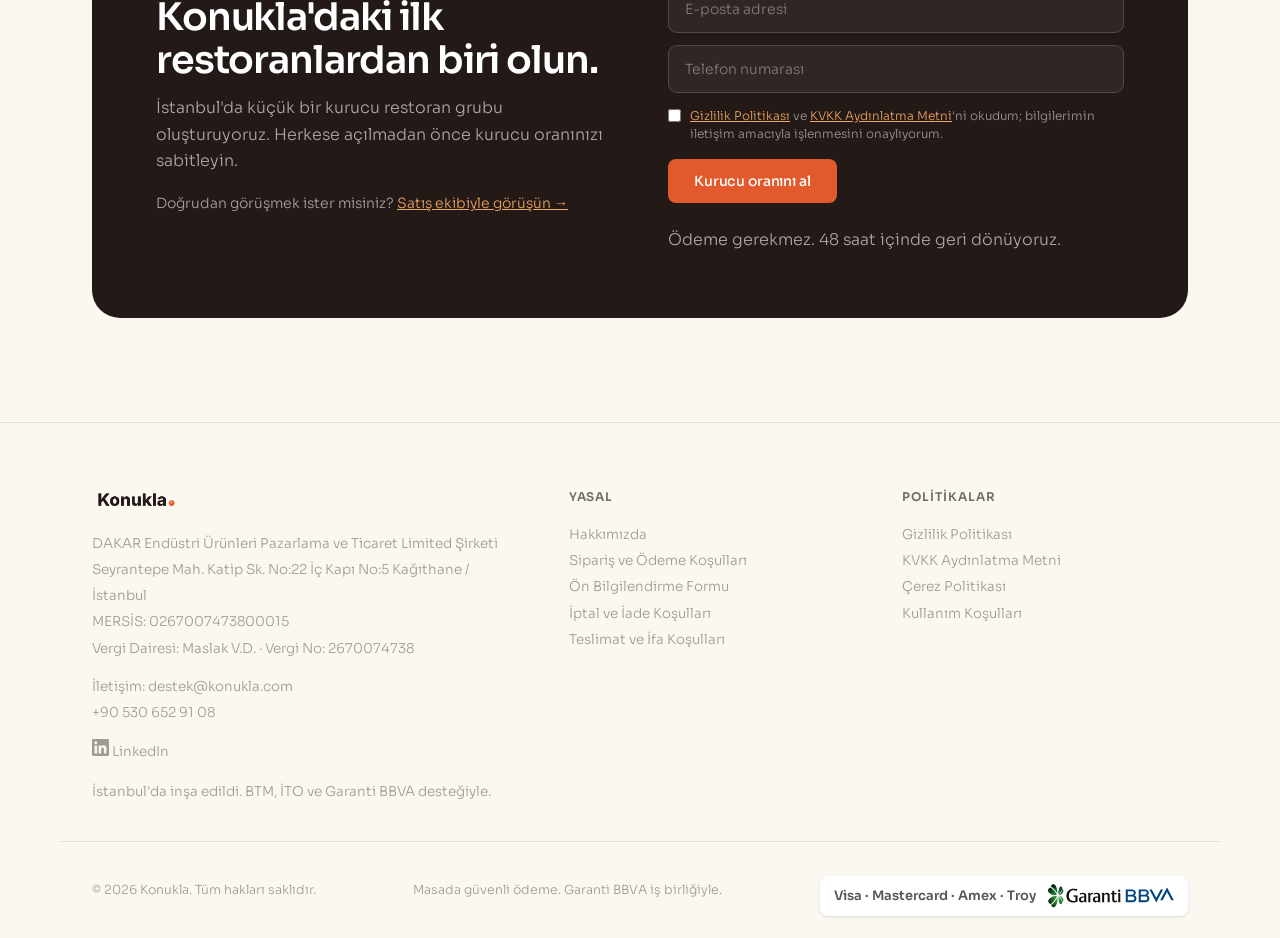
==== commit 88003c55: "content: add Garanti BBVA to Destekleyenler + fix stale pay-at-table copy - Add Garanti BBVA to the " ====
--- a/index.html
+++ b/index.html
@@ -439,7 +439,7 @@
 <section class="hero">
   <div class="wrap hero-grid">
     <div class="reveal">
-      <div class="eyebrow"><span class="pulse"></span><span class="tr-text">QR sipariş & ödeme altyapısı</span><span class="en-text lang-hidden">QR ordering & payment infrastructure</span></div>
+      <div class="eyebrow"><span class="pulse"></span><span class="tr-text">QR sipariş & masada ödeme</span><span class="en-text lang-hidden">QR ordering, pay at the table</span></div>
       <h1>
         <span class="tr-text">Masadan sipariş, <em>telefonla ödeme.</em></span>
         <span class="en-text lang-hidden">Order from the table, <em>pay by phone.</em></span>
@@ -494,6 +494,7 @@
     <span class="trust-logo">BTM Kamp</span>
     <span class="trust-logo">İstanbul Ticaret Odası</span>
     <span class="trust-logo">Koç</span>
+    <span class="trust-logo">Garanti BBVA</span>
   </div>
 </div>
 
@@ -544,7 +545,7 @@
         <div class="step-ic">💳</div>
         <div class="step-num">02</div>
         <div class="step-title"><span class="tr-text">Sipariş ver & öde</span><span class="en-text lang-hidden">Order & pay</span></div>
-        <div class="step-body"><span class="tr-text">Menüye göz atar, özelleştirir ve kart, Apple Pay veya Google Pay ile öder.</span><span class="en-text lang-hidden">Browse, customize, and pay via card, Apple Pay, or Google Pay.</span></div>
+        <div class="step-body"><span class="tr-text">Menüye göz atar, özelleştirir ve siparişini verir; ödemeye hazır olunca garsonu çağırır.</span><span class="en-text lang-hidden">Browse, customize, and order; call the waiter to pay when ready.</span></div>
       </div>
       <div class="step">
         <div class="step-ic">🔔</div>
@@ -615,11 +616,11 @@
     <div class="feature feature--rev reveal">
       <div class="feature-text">
         <h3><span class="tr-text">Masada güvenli ödeme</span><span class="en-text lang-hidden">Pay at the table</span></h3>
-        <p><span class="tr-text">Kart, Apple Pay ve Google Pay. Yerel kartlar ve taksit seçenekleri tam desteklenir. Kart bilgileri sunucularınıza asla ulaşmaz — PCI uyumluluğu baştan dahildir.</span><span class="en-text lang-hidden">Card, Apple Pay, and Google Pay, with full support for local cards and installments. Card data never touches your servers — PCI compliance is built in.</span></p>
+        <p><span class="tr-text">Müşteriniz ödemeye hazır olunca tek dokunuşla garsonu çağırır; ödeme masada, restoranın kendi POS cihazında kartla veya nakit alınır. Konukla kart işlemez, kart bilgileri hiçbir sunucuya ulaşmaz.</span><span class="en-text lang-hidden">When your guest is ready, one tap calls the waiter; payment is taken at the table on the restaurant's own POS, by card or cash. Konukla never processes cards, so card data never touches any server.</span></p>
         <ul>
-          <li><span class="tr-text">Apple Pay & Google Pay tek dokunuşla</span><span class="en-text lang-hidden">Apple Pay & Google Pay in one tap</span></li>
-          <li><span class="tr-text">Yerel kart ve taksit desteği</span><span class="en-text lang-hidden">Local card & installment support</span></li>
-          <li><span class="tr-text">PCI sorumluluğu sizde değil</span><span class="en-text lang-hidden">No card handling on your side</span></li>
+          <li><span class="tr-text">Kartla veya nakit, masada öde</span><span class="en-text lang-hidden">Pay by card or cash, at the table</span></li>
+          <li><span class="tr-text">Restoranın kendi POS cihazında</span><span class="en-text lang-hidden">On the restaurant's own POS</span></li>
+          <li><span class="tr-text">Konukla kart bilgisi işlemez</span><span class="en-text lang-hidden">Konukla never handles card data</span></li>
         </ul>
       </div>
       <div class="feature-media">
@@ -838,8 +839,8 @@
           </a>
         </p>
         <p style="margin-top:14px">
-          <span class="tr-text">İstanbul'da inşa edildi. BTM ve İTO desteğiyle.</span>
-          <span class="en-text lang-hidden">Built in Istanbul. Backed by BTM and ITO.</span>
+          <span class="tr-text">İstanbul'da inşa edildi. BTM, İTO ve Garanti BBVA desteğiyle.</span>
+          <span class="en-text lang-hidden">Built in Istanbul. Backed by BTM, ITO, and Garanti BBVA.</span>
         </p>
       </div>
       <div class="legal-col">
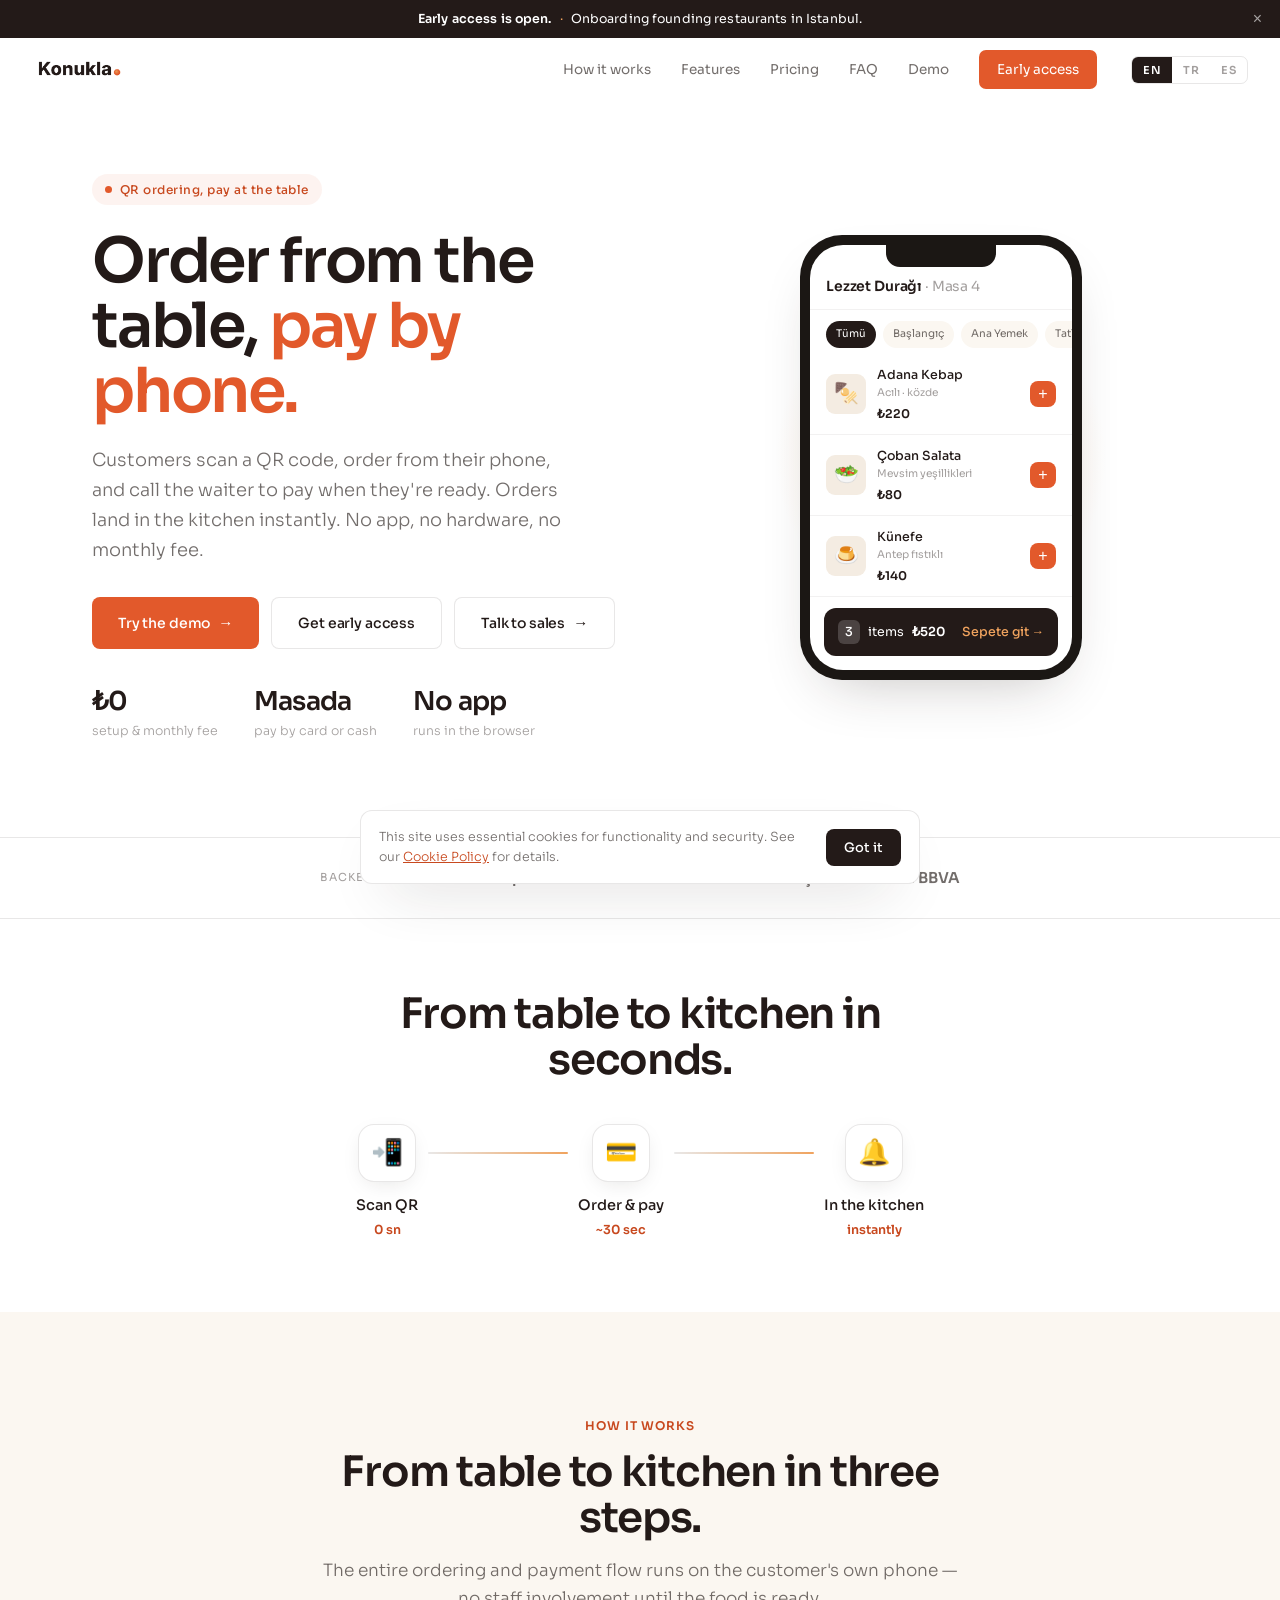
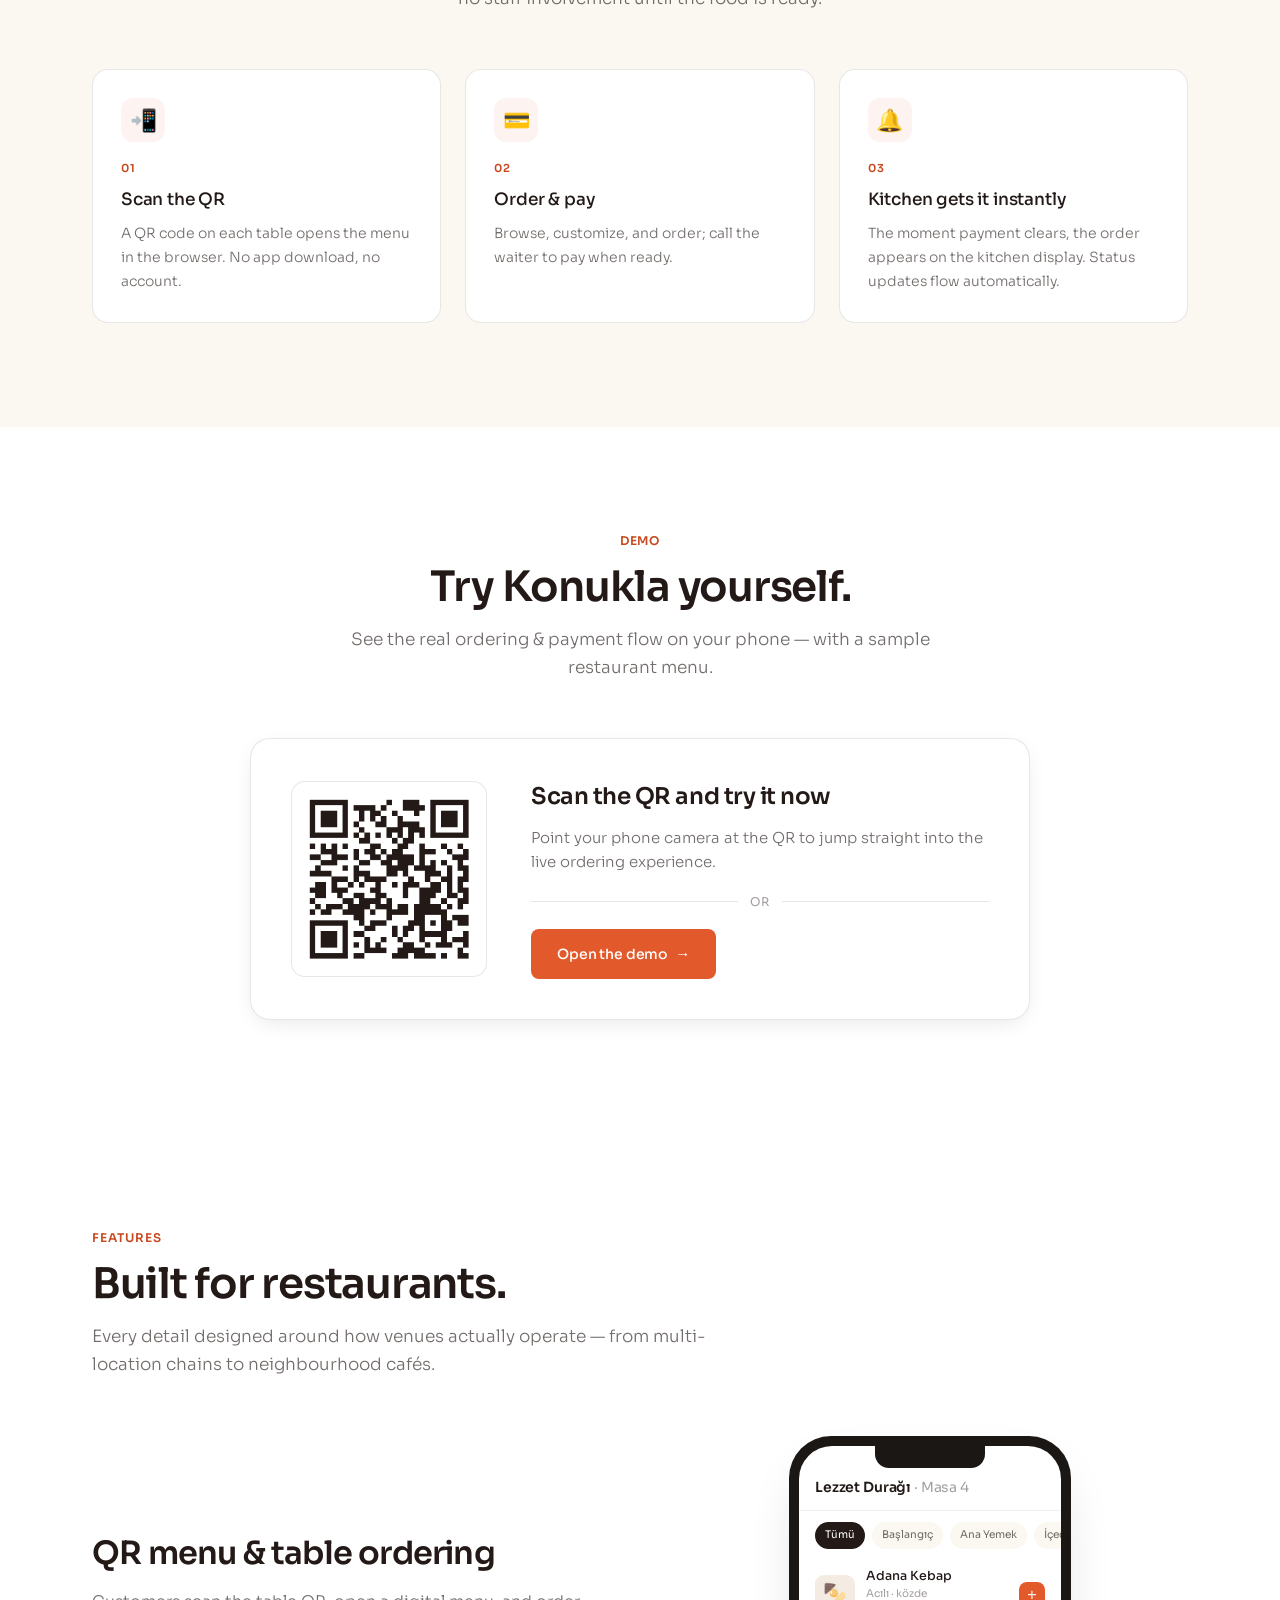
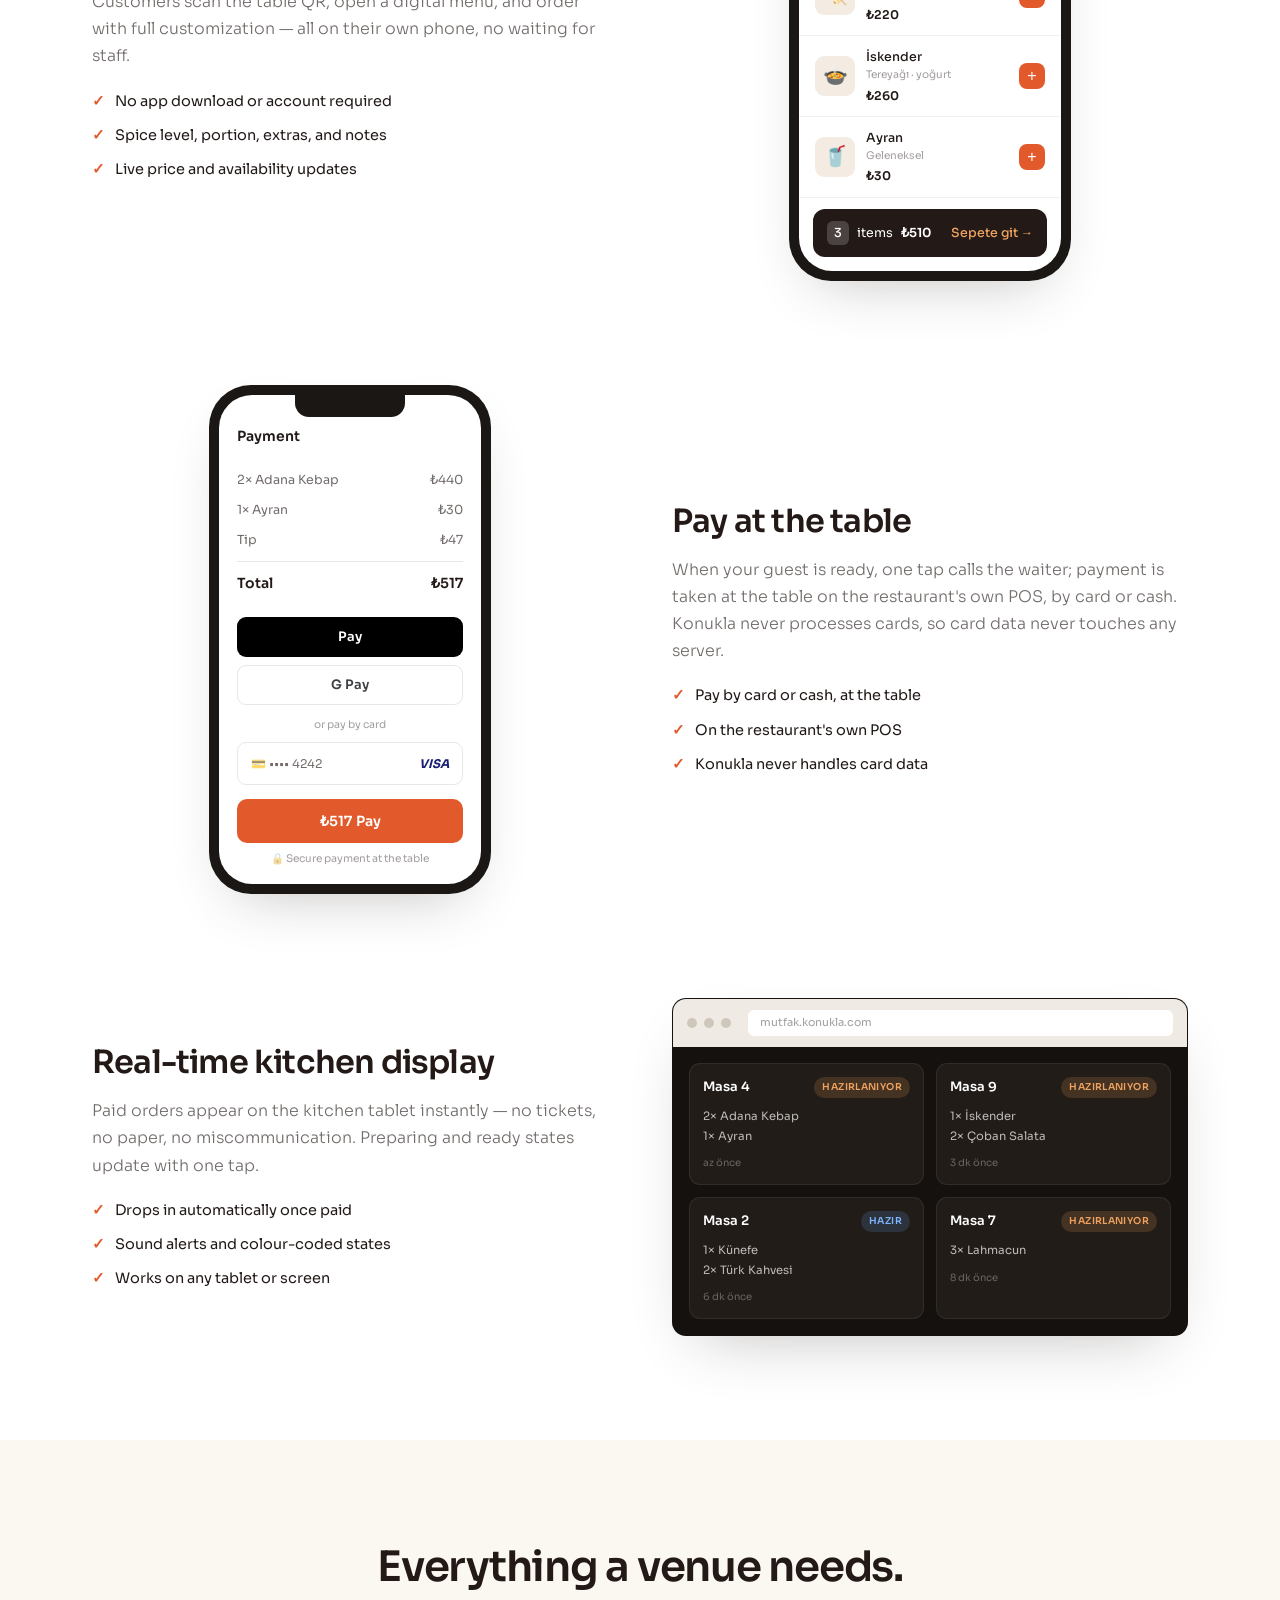
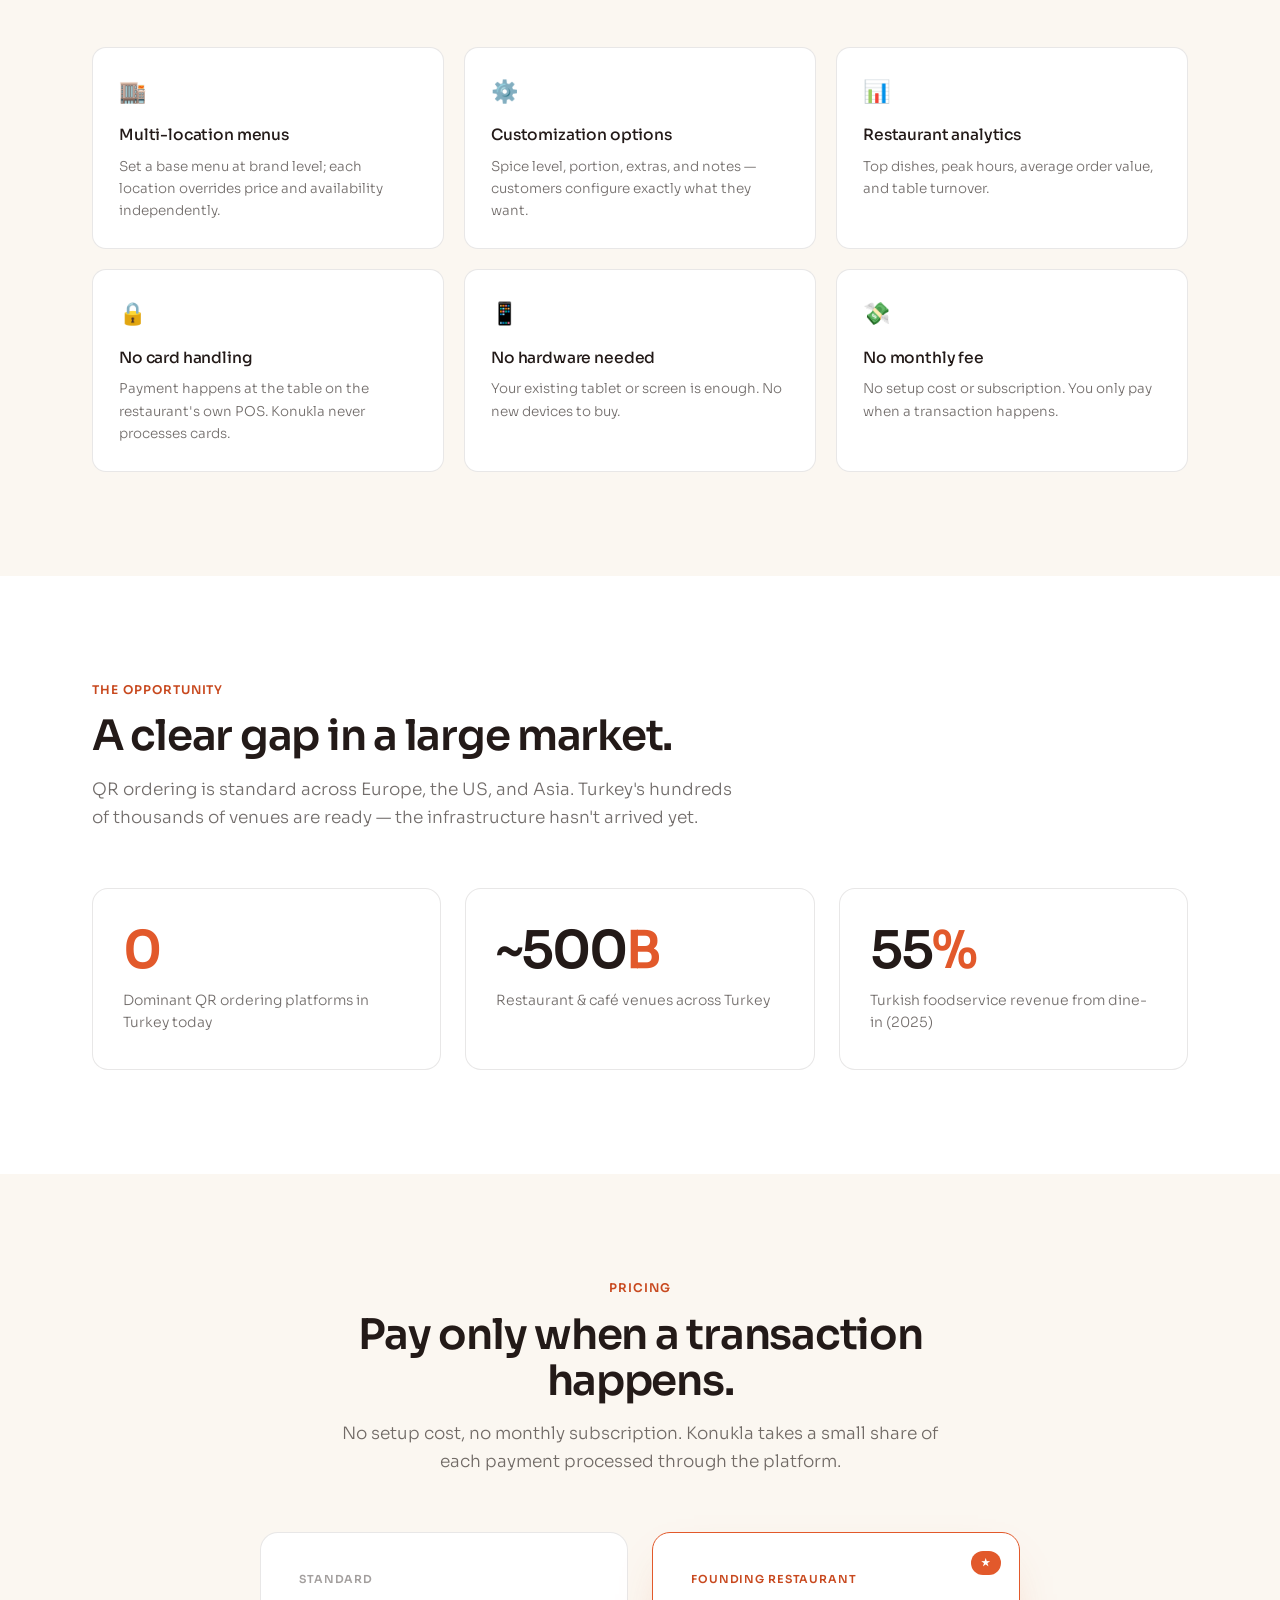
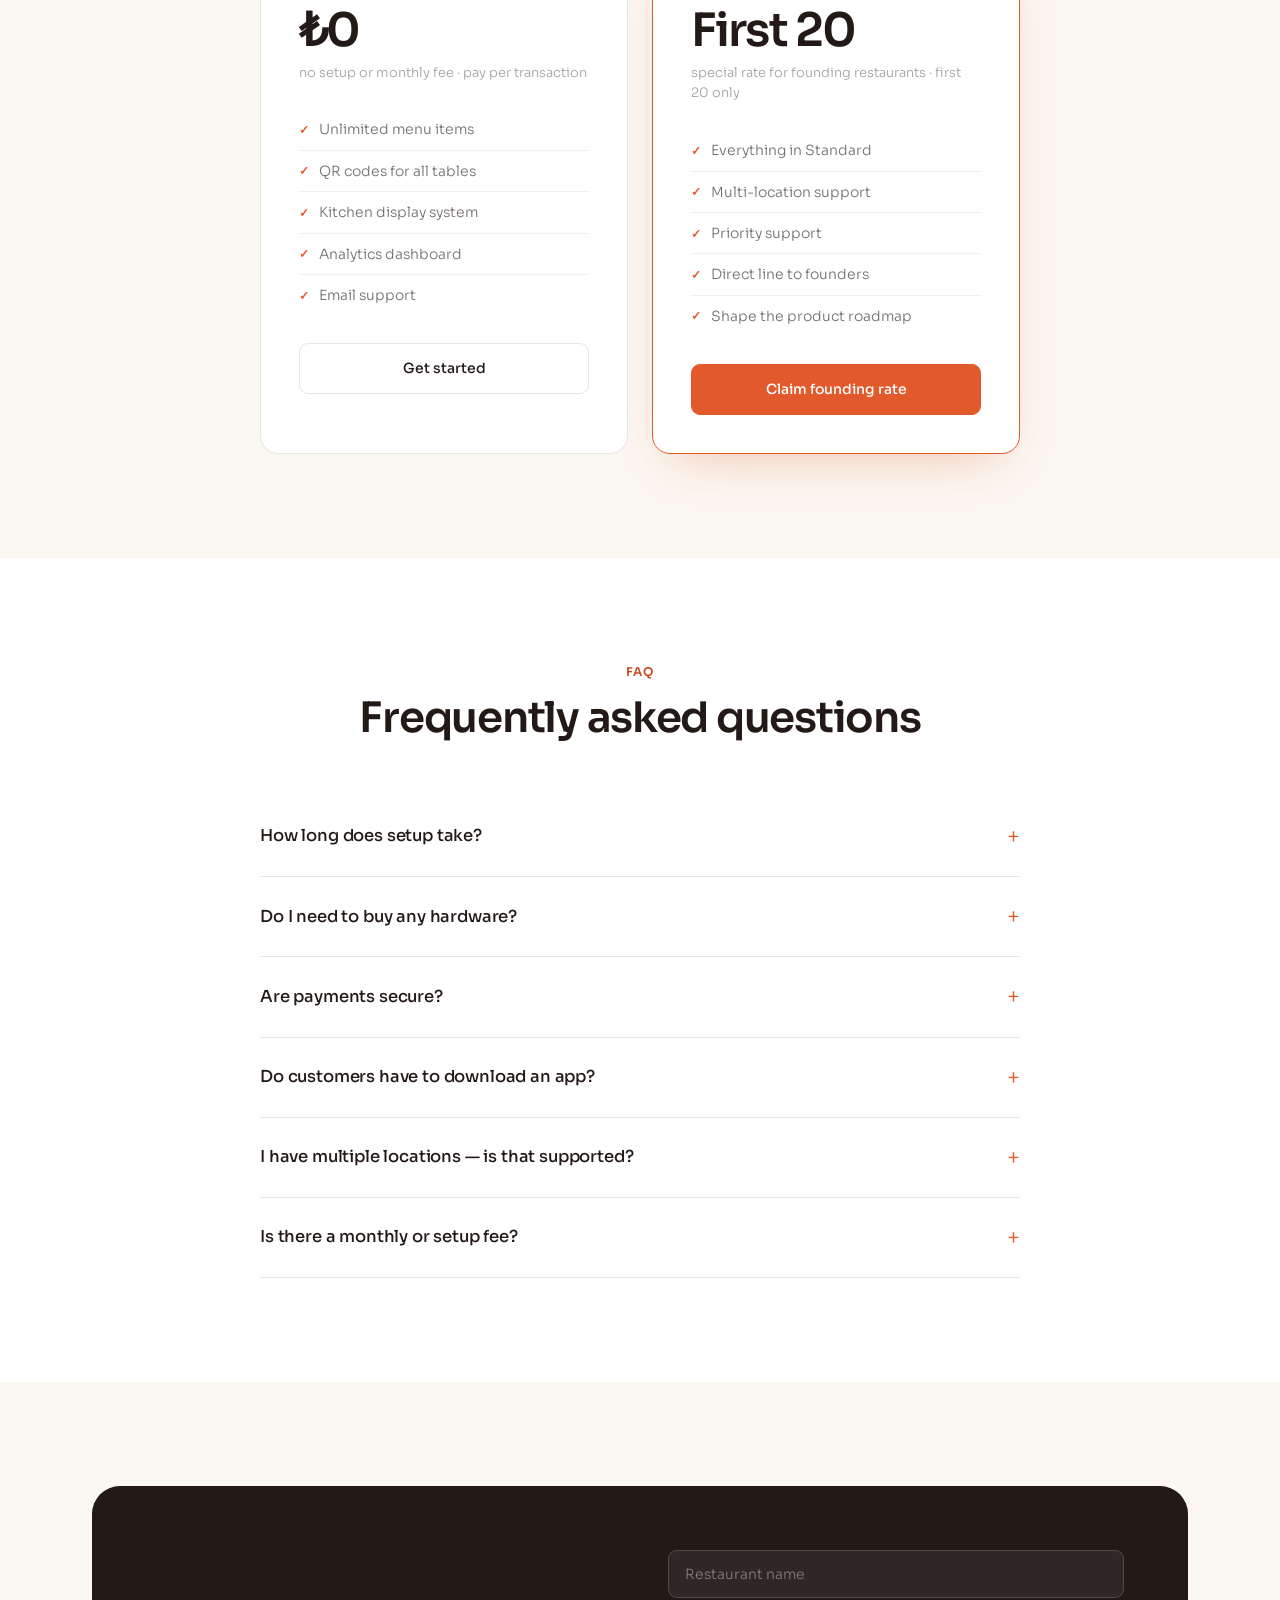
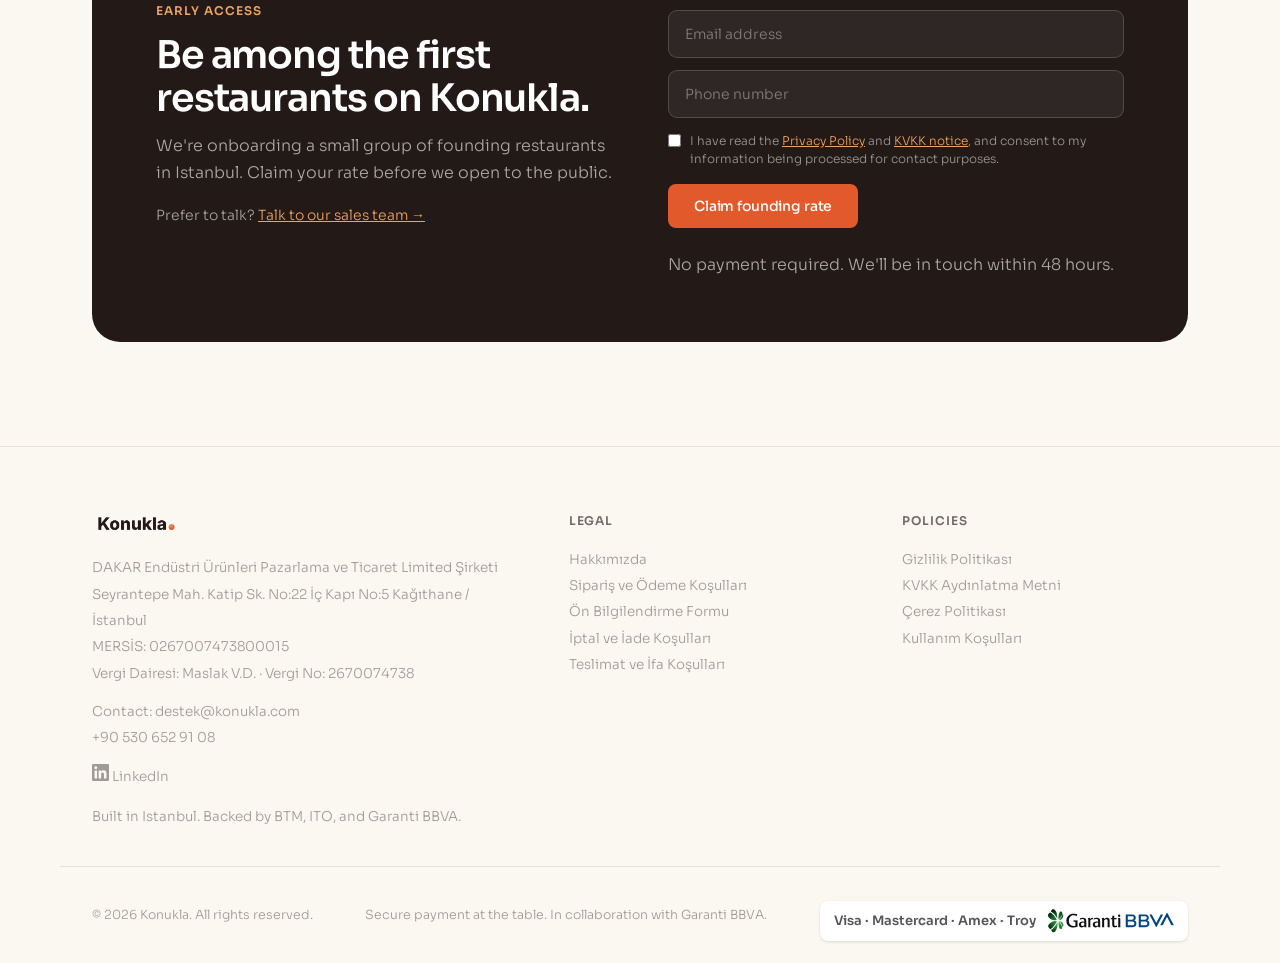
==== commit bc9b3f12: "feat: English-default landing page + EN/TR/ES language switcher - Default language is now English (g" ====
--- a/index.html
+++ b/index.html
@@ -1,10 +1,10 @@
 <!DOCTYPE html>
-<html lang="tr">
+<html lang="en">
 <head>
 <meta charset="UTF-8">
 <meta name="viewport" content="width=device-width, initial-scale=1.0">
-<title>Konukla — Restoranlar için QR sipariş altyapısı</title>
-<meta name="description" content="Konukla, restoranlar için QR kodla masadan sipariş altyapısı. Müşteriler telefonlarından sipariş verir, ödemeye hazır olunca garsonu çağırır; siparişler anında mutfağa düşer. Uygulama yok, aylık ücret yok.">
+<title>Konukla — QR ordering infrastructure for restaurants</title>
+<meta name="description" content="Konukla is QR table-ordering for restaurants. Customers order from their phones; payment is taken at the table on the restaurant's own POS, by card or cash, in collaboration with Garanti BBVA. Konukla never processes payments. No app, no monthly fee.">
 <link rel="canonical" href="https://konukla.com/">
 <link rel="icon" href="/favicon.ico" sizes="any">
 <link rel="icon" type="image/svg+xml" href="/assets/konukla-favicon.svg">
@@ -13,14 +13,15 @@
 <link rel="icon" type="image/png" sizes="32x32" href="/assets/favicon-32.png">
 <link rel="apple-touch-icon" sizes="180x180" href="/assets/favicon-180.png">
 <meta property="og:type" content="website">
-<meta property="og:title" content="Konukla — Restoranlar için QR sipariş altyapısı">
-<meta property="og:description" content="Müşteriler QR kodu okutup telefonlarından sipariş veriyor; ödemeye hazır olunca tek dokunuşla garsonu çağırıyor. Uygulama yok, aylık ücret yok.">
-<meta property="og:image" content="https://konukla.com/assets/og-image.png">
+<meta property="og:title" content="Konukla — QR ordering infrastructure for restaurants">
+<meta property="og:description" content="Customers order from their phones via QR; payment is taken at the table on the restaurant's own POS. In collaboration with Garanti BBVA. No app, no monthly fee.">
+<meta property="og:image" content="https://konukla.com/assets/og-image.png?v=2">
 <meta property="og:image:width" content="1200">
 <meta property="og:image:height" content="630">
+<meta property="og:image:alt" content="Konukla — QR table ordering for restaurants">
 <meta property="og:url" content="https://konukla.com">
 <meta name="twitter:card" content="summary_large_image">
-<meta name="twitter:image" content="https://konukla.com/assets/og-image.png">
+<meta name="twitter:image" content="https://konukla.com/assets/og-image.png?v=2">
 <script type="application/ld+json">
 {
   "@context": "https://schema.org",
@@ -33,7 +34,7 @@
       "url": "https://konukla.com",
       "logo": "https://konukla.com/assets/konukla-logo.png",
       "image": "https://konukla.com/assets/konukla-logo.png",
-      "description": "Restoran ve kafeler için QR kod ile masadan sipariş altyapısı. Müşteriler telefonlarından sipariş verir ve ödemeye hazır olunca garsonu çağırır.",
+      "description": "Restoran ve kafeler için QR kod ile masadan sipariş çözümü. Müşteriler telefonlarından sipariş verir; ödeme masada, restoranın kendi POS cihazında kartla veya nakit, Garanti BBVA iş birliğiyle alınır. Konukla ödeme işlemez veya kart bilgisi saklamaz.",
       "email": "destek@konukla.com",
       "telephone": "+905306529108",
       "sameAs": ["https://www.linkedin.com/company/konukla"],
@@ -53,6 +54,28 @@
       "name": "Konukla",
       "publisher": { "@id": "https://konukla.com/#organization" },
       "inLanguage": "tr-TR"
+    },
+    {
+      "@type": "FAQPage",
+      "@id": "https://konukla.com/#faq",
+      "mainEntity": [
+        {
+          "@type": "Question",
+          "name": "Konukla ödemeleri nasıl alınır?",
+          "acceptedAnswer": {
+            "@type": "Answer",
+            "text": "Ödeme masada, restoranın kendi POS cihazında kartla veya nakit alınır. Müşteri siparişini Konukla ile verir, ödemeye hazır olunca garsonu çağırır ve garson POS cihazını masaya getirir. Konukla ödemeyi işlemez; ödeme çözümü Garanti BBVA iş birliğiyle sunulur."
+          }
+        },
+        {
+          "@type": "Question",
+          "name": "Konukla kart bilgisi saklar mı veya online ödeme alır mı?",
+          "acceptedAnswer": {
+            "@type": "Answer",
+            "text": "Hayır. Konukla online ödeme almaz, kart bilgisi işlemez veya saklamaz. Ödeme yalnızca masada, restoranın kendi POS terminalinde gerçekleşir. Ödeme çözümü Garanti BBVA iş birliğiyledir."
+          }
+        }
+      ]
     }
   ]
 }
@@ -422,15 +445,16 @@
 <nav id="nav">
   <a href="#" class="nav-logo" aria-label="Konukla"><img src="/assets/konukla-logo.png" alt="Konukla"></a>
   <div class="nav-links">
-    <a href="#how" data-tr="Nasıl çalışır" data-en="How it works">Nasıl çalışır</a>
-    <a href="#features" data-tr="Özellikler" data-en="Features">Özellikler</a>
-    <a href="#pricing" data-tr="Fiyatlandırma" data-en="Pricing">Fiyatlandırma</a>
-    <a href="#faq" data-tr="SSS" data-en="FAQ">SSS</a>
-    <a href="#demo" data-tr="Demo" data-en="Demo">Demo</a>
-    <a href="#contact" class="nav-btn lang-skip" id="nav-cta"><span class="tr-text">Erken erişim</span><span class="en-text lang-hidden">Early access</span></a>
+    <a href="#how" data-tr="Nasıl çalışır" data-en="How it works" data-es="Cómo funciona">How it works</a>
+    <a href="#features" data-tr="Özellikler" data-en="Features" data-es="Funciones">Features</a>
+    <a href="#pricing" data-tr="Fiyatlandırma" data-en="Pricing" data-es="Precios">Pricing</a>
+    <a href="#faq" data-tr="SSS" data-en="FAQ" data-es="Preguntas">FAQ</a>
+    <a href="#demo" data-tr="Demo" data-en="Demo" data-es="Demo">Demo</a>
+    <a href="#contact" class="nav-btn lang-skip" id="nav-cta"><span class="tr-text lang-hidden">Erken erişim</span><span class="en-text">Early access</span></a>
     <div class="lang-switcher lang-skip">
-      <button class="lang-btn active" onclick="setLang('tr')" aria-label="Türkçe">TR</button>
-      <button class="lang-btn" onclick="setLang('en')" aria-label="English">EN</button>
+      <button class="lang-btn active" onclick="setLang('en')" aria-label="English">EN</button>
+      <button class="lang-btn" onclick="setLang('tr')" aria-label="Türkçe">TR</button>
+      <button class="lang-btn" onclick="setLang('es')" aria-label="Español">ES</button>
     </div>
   </div>
 </nav>
@@ -903,22 +927,193 @@
   }, { threshold: 0.12 });
   document.querySelectorAll('.reveal').forEach(el => observer.observe(el));
 
-  // ── Language toggle ──
-  let currentLang = 'tr';
+  // ── Language toggle (EN default · TR · ES) ──
+  // English is the source language. Spanish is overlaid from ES[] keyed on the
+  // normalized English text, so no third span is needed in the markup and inner
+  // markup (<em>, links) is preserved via innerHTML. Missing ES keys fall back
+  // to English automatically.
+  let currentLang = 'en';
+  const LANGS = ['en', 'tr', 'es'];
+  const norm = (s) => s.replace(/\s+/g, ' ').trim();
+
+  /** Pick a value by the active language, falling back to English. */
+  function L(tr, en, es) {
+    return currentLang === 'tr' ? tr : currentLang === 'es' ? (es || en) : en;
+  }
+
+  const ES = {
+    "Early access is open.·Onboarding founding restaurants in Istanbul.": "<b>El acceso anticipado está abierto.</b><span class=\"dot\">·</span>Incorporando restaurantes fundadores en Estambul.",
+    "Early access": "Acceso anticipado",
+    "QR ordering, pay at the table": "Pide por QR, paga en la mesa",
+    "Order from the table, pay by phone.": "Pide desde la mesa, <em>paga con el móvil.</em>",
+    "Customers scan a QR code, order from their phone, and call the waiter to pay when they're ready. Orders land in the kitchen instantly. No app, no hardware, no monthly fee.": "Los clientes escanean un código QR, piden desde su móvil y llaman al camarero para pagar cuando quieren. Los pedidos llegan a la cocina al instante. Sin app, sin hardware, sin cuota mensual.",
+    "Try the demo": "Prueba la demo",
+    "Get early access": "Consigue acceso anticipado",
+    "Talk to sales": "Habla con ventas",
+    "setup & monthly fee": "instalación y cuota mensual",
+    "pay by card or cash": "paga con tarjeta o efectivo",
+    "No app": "Sin app",
+    "runs in the browser": "funciona en el navegador",
+    "items": "artículos",
+    "Backed by": "Con el respaldo de",
+    "From table to kitchen in seconds.": "De la mesa a la cocina en segundos.",
+    "Scan QR": "Escanea el QR",
+    "Order & pay": "Pide y paga",
+    "~30 sec": "~30 s",
+    "In the kitchen": "En la cocina",
+    "instantly": "al instante",
+    "How it works": "Cómo funciona",
+    "From table to kitchen in three steps.": "De la mesa a la cocina en tres pasos.",
+    "The entire ordering and payment flow runs on the customer's own phone — no staff involvement until the food is ready.": "Todo el flujo de pedido y pago ocurre en el propio móvil del cliente: sin intervención del personal hasta que la comida está lista.",
+    "Scan the QR": "Escanea el QR",
+    "A QR code on each table opens the menu in the browser. No app download, no account.": "Un código QR en cada mesa abre el menú en el navegador. Sin descargar app, sin cuenta.",
+    "Browse, customize, and order; call the waiter to pay when ready.": "Explora, personaliza y pide; llama al camarero para pagar cuando estés listo.",
+    "Kitchen gets it instantly": "La cocina lo recibe al instante",
+    "The moment payment clears, the order appears on the kitchen display. Status updates flow automatically.": "En cuanto se confirma el pago, el pedido aparece en la pantalla de cocina. Los estados se actualizan automáticamente.",
+    "Try Konukla yourself.": "Prueba Konukla tú mismo.",
+    "See the real ordering & payment flow on your phone — with a sample restaurant menu.": "Ve el flujo real de pedido y pago en tu móvil, con un menú de restaurante de ejemplo.",
+    "Scan the QR and try it now": "Escanea el QR y pruébalo ahora",
+    "Point your phone camera at the QR to jump straight into the live ordering experience.": "Apunta la cámara de tu móvil al QR para entrar directamente en la experiencia de pedido en vivo.",
+    "or": "o",
+    "Open the demo": "Abre la demo",
+    "Features": "Funciones",
+    "Built for restaurants.": "Diseñado para restaurantes.",
+    "Every detail designed around how venues actually operate — from multi-location chains to neighbourhood cafés.": "Cada detalle diseñado en torno a cómo funcionan de verdad los locales, desde cadenas con varias sedes hasta cafeterías de barrio.",
+    "QR menu & table ordering": "Menú QR y pedidos en mesa",
+    "Customers scan the table QR, open a digital menu, and order with full customization — all on their own phone, no waiting for staff.": "Los clientes escanean el QR de la mesa, abren un menú digital y piden con total personalización, todo en su móvil y sin esperar al personal.",
+    "No app download or account required": "Sin descargar app ni crear cuenta",
+    "Spice level, portion, extras, and notes": "Nivel de picante, ración, extras y notas",
+    "Live price and availability updates": "Precios y disponibilidad en tiempo real",
+    "Pay at the table": "Paga en la mesa",
+    "When your guest is ready, one tap calls the waiter; payment is taken at the table on the restaurant's own POS, by card or cash. Konukla never processes cards, so card data never touches any server.": "Cuando tu cliente está listo, un toque llama al camarero; el pago se cobra en la mesa con el propio TPV del restaurante, con tarjeta o en efectivo. Konukla nunca procesa tarjetas, así que los datos de la tarjeta no llegan a ningún servidor.",
+    "Pay by card or cash, at the table": "Paga con tarjeta o efectivo, en la mesa",
+    "On the restaurant's own POS": "En el propio TPV del restaurante",
+    "Konukla never handles card data": "Konukla nunca gestiona datos de tarjeta",
+    "Payment": "Pago",
+    "Tip": "Propina",
+    "Total": "Total",
+    "or pay by card": "o paga con tarjeta",
+    "Pay": "Pagar",
+    "Secure payment at the table": "Pago seguro en la mesa",
+    "Real-time kitchen display": "Pantalla de cocina en tiempo real",
+    "Paid orders appear on the kitchen tablet instantly — no tickets, no paper, no miscommunication. Preparing and ready states update with one tap.": "Los pedidos pagados aparecen al instante en la tablet de cocina: sin tickets, sin papel, sin malentendidos. Los estados «preparando» y «listo» se actualizan con un toque.",
+    "Drops in automatically once paid": "Aparece automáticamente al pagarse",
+    "Sound alerts and colour-coded states": "Alertas sonoras y estados por color",
+    "Works on any tablet or screen": "Funciona en cualquier tablet o pantalla",
+    "Everything a venue needs.": "Todo lo que un local necesita.",
+    "Multi-location menus": "Menús multi-local",
+    "Set a base menu at brand level; each location overrides price and availability independently.": "Define un menú base a nivel de marca; cada local ajusta precio y disponibilidad de forma independiente.",
+    "Customization options": "Opciones de personalización",
+    "Spice level, portion, extras, and notes — customers configure exactly what they want.": "Nivel de picante, ración, extras y notas: el cliente configura exactamente lo que quiere.",
+    "Restaurant analytics": "Analíticas del restaurante",
+    "Top dishes, peak hours, average order value, and table turnover.": "Platos más vendidos, horas punta, ticket medio y rotación de mesas.",
+    "No card handling": "Sin gestión de tarjetas",
+    "Payment happens at the table on the restaurant's own POS. Konukla never processes cards.": "El pago ocurre en la mesa con el propio TPV del restaurante. Konukla nunca procesa tarjetas.",
+    "No hardware needed": "Sin hardware",
+    "Your existing tablet or screen is enough. No new devices to buy.": "Tu tablet o pantalla actual es suficiente. No hay que comprar dispositivos nuevos.",
+    "No monthly fee": "Sin cuota mensual",
+    "No setup cost or subscription. You only pay when a transaction happens.": "Sin coste de instalación ni suscripción. Solo pagas cuando hay una transacción.",
+    "The opportunity": "La oportunidad",
+    "A clear gap in a large market.": "Un hueco claro en un gran mercado.",
+    "QR ordering is standard across Europe, the US, and Asia. Turkey's hundreds of thousands of venues are ready — the infrastructure hasn't arrived yet.": "El pedido por QR es estándar en Europa, EE. UU. y Asia. Los cientos de miles de locales de Turquía están listos: la infraestructura aún no ha llegado.",
+    "Dominant QR ordering platforms in Turkey today": "Plataformas de pedido por QR dominantes hoy en Turquía",
+    "Restaurant & café venues across Turkey": "Restaurantes y cafeterías en toda Turquía",
+    "Turkish foodservice revenue from dine-in (2025)": "Ingresos de hostelería turca por consumo en local (2025)",
+    "Pricing": "Precios",
+    "Pay only when a transaction happens.": "Paga solo cuando hay una transacción.",
+    "No setup cost, no monthly subscription. Konukla takes a small share of each payment processed through the platform.": "Sin coste de instalación ni suscripción mensual. Konukla se lleva una pequeña parte de cada pago procesado en la plataforma.",
+    "Standard": "Estándar",
+    "no setup or monthly fee · pay per transaction": "sin instalación ni cuota mensual · pago por transacción",
+    "Unlimited menu items": "Artículos de menú ilimitados",
+    "QR codes for all tables": "Códigos QR para todas las mesas",
+    "Kitchen display system": "Sistema de pantalla de cocina",
+    "Analytics dashboard": "Panel de analíticas",
+    "Email support": "Soporte por correo",
+    "Get started": "Empieza",
+    "Founding restaurant": "Restaurante fundador",
+    "First 20": "Primeros 20",
+    "special rate for founding restaurants · first 20 only": "tarifa especial para restaurantes fundadores · solo los primeros 20",
+    "Everything in Standard": "Todo lo del plan Estándar",
+    "Multi-location support": "Soporte multi-local",
+    "Priority support": "Soporte prioritario",
+    "Direct line to founders": "Línea directa con los fundadores",
+    "Shape the product roadmap": "Influye en la hoja de ruta del producto",
+    "Claim founding rate": "Consigue la tarifa de fundador",
+    "FAQ": "Preguntas",
+    "Frequently asked questions": "Preguntas frecuentes",
+    "How long does setup take?": "¿Cuánto tarda la instalación?",
+    "Once your menu is loaded you can go live within minutes. We generate the QR codes for your tables and hand them to you ready to print.": "Una vez cargado tu menú, puedes ponerlo en marcha en minutos. Generamos los códigos QR de tus mesas y te los entregamos listos para imprimir.",
+    "Do I need to buy any hardware?": "¿Necesito comprar algún hardware?",
+    "No. Customers use their own phones, and the kitchen display runs on any existing tablet or computer.": "No. Los clientes usan su propio móvil, y la pantalla de cocina funciona en cualquier tablet u ordenador que ya tengas.",
+    "Are payments secure?": "¿Los pagos son seguros?",
+    "Payment is taken at the table on the restaurant's own POS. Konukla never processes payments, so card data never touches any server. In collaboration with Garanti BBVA.": "El pago se cobra en la mesa con el propio TPV del restaurante. Konukla nunca procesa pagos, así que los datos de la tarjeta no llegan a ningún servidor. En colaboración con Garanti BBVA.",
+    "Do customers have to download an app?": "¿Los clientes tienen que descargar una app?",
+    "No. The QR code opens the menu directly in the phone's browser — no app download or account needed.": "No. El código QR abre el menú directamente en el navegador del móvil: sin descargar app ni crear cuenta.",
+    "I have multiple locations — is that supported?": "Tengo varios locales, ¿es compatible?",
+    "Yes. You set one base menu at brand level and manage price and availability per location independently.": "Sí. Defines un menú base a nivel de marca y gestionas precio y disponibilidad por local de forma independiente.",
+    "Is there a monthly or setup fee?": "¿Hay cuota mensual o de instalación?",
+    "No. There's no setup or monthly subscription fee — only a small share on transactions processed through the platform.": "No. No hay cuota de instalación ni suscripción mensual: solo una pequeña parte sobre las transacciones procesadas en la plataforma.",
+    "Be among the first restaurants on Konukla.": "Sé uno de los primeros restaurantes en Konukla.",
+    "We're onboarding a small group of founding restaurants in Istanbul. Claim your rate before we open to the public.": "Estamos incorporando a un pequeño grupo de restaurantes fundadores en Estambul. Consigue tu tarifa antes de que abramos al público.",
+    "Prefer to talk?": "¿Prefieres hablar?",
+    "Talk to our sales team →": "Habla con nuestro equipo de ventas →",
+    "I have read the Privacy Policy and KVKK notice, and consent to my information being processed for contact purposes.": "He leído la <a href=\"/legal/gizlilik-politikasi.html\" target=\"_blank\">Política de Privacidad</a> y el <a href=\"/legal/kvkk-aydinlatma-metni.html\" target=\"_blank\">aviso KVKK</a>, y consiento el tratamiento de mis datos con fines de contacto.",
+    "No payment required. We'll be in touch within 48 hours.": "No se requiere pago. Te contactamos en un plazo de 48 horas.",
+    "Contact:": "Contacto:",
+    "Built in Istanbul. Backed by BTM, ITO, and Garanti BBVA.": "Hecho en Estambul. Con el respaldo de BTM, ITO y Garanti BBVA.",
+    "Legal": "Legal",
+    "Policies": "Políticas",
+    "All rights reserved.": "Todos los derechos reservados.",
+    "Secure payment at the table. In collaboration with Garanti BBVA.": "Pago seguro en la mesa. En colaboración con Garanti BBVA.",
+    "This site uses essential cookies for functionality and security. See our Cookie Policy for details.": "Este sitio usa cookies esenciales para el funcionamiento y la seguridad. Consulta nuestra <a href=\"/legal/cerez-politikasi.html\">Política de Cookies</a> para más detalles.",
+    "Got it": "Vale"
+  };
+
   function setLang(lang) {
+    if (!LANGS.includes(lang)) lang = 'en';
     currentLang = lang;
     document.documentElement.lang = lang;
-    document.querySelectorAll('.tr-text').forEach(el => el.classList.toggle('lang-hidden', lang === 'en'));
+    try { localStorage.setItem('konukla_lang', lang); } catch (e) {}
+
+    const showEnglishSpans = lang !== 'tr'; // en + es both use the English spans
+    document.querySelectorAll('.tr-text').forEach(el => el.classList.toggle('lang-hidden', showEnglishSpans));
     document.querySelectorAll('.en-text').forEach(el => el.classList.toggle('lang-hidden', lang === 'tr'));
-    document.querySelectorAll('.lang-btn').forEach(btn => btn.classList.toggle('active', btn.textContent.toLowerCase() === lang));
+
+    // Overlay Spanish onto the English spans (or restore English).
+    document.querySelectorAll('.en-text').forEach(el => {
+      if (el.dataset.enHtml === undefined) {
+        el.dataset.enHtml = el.innerHTML;
+        el.dataset.enKey = norm(el.textContent);
+      }
+      const es = ES[el.dataset.enKey];
+      el.innerHTML = (lang === 'es' && es !== undefined) ? es : el.dataset.enHtml;
+    });
+
+    // data-attr elements (e.g. nav links).
+    document.querySelectorAll('[data-en]').forEach(el => {
+      const v = lang === 'tr' ? el.dataset.tr : lang === 'es' ? (el.dataset.es || el.dataset.en) : el.dataset.en;
+      if (v !== undefined) el.textContent = v;
+    });
+
+    document.querySelectorAll('.lang-btn').forEach(btn =>
+      btn.classList.toggle('active', btn.textContent.trim().toLowerCase() === lang));
+
     const pMap = {
       tr: { restaurant: 'Restoran adı', email: 'E-posta adresi', phone: 'Telefon numarası' },
-      en: { restaurant: 'Restaurant name', email: 'Email address', phone: 'Phone number' }
+      en: { restaurant: 'Restaurant name', email: 'Email address', phone: 'Phone number' },
+      es: { restaurant: 'Nombre del restaurante', email: 'Correo electrónico', phone: 'Número de teléfono' }
     };
     document.getElementById('input-restaurant').placeholder = pMap[lang].restaurant;
     document.getElementById('input-email').placeholder = pMap[lang].email;
     document.getElementById('input-phone').placeholder = pMap[lang].phone;
   }
+
+  // Apply saved language on load (English is the default / source language).
+  (function initLang() {
+    let saved = 'en';
+    try { saved = localStorage.getItem('konukla_lang') || 'en'; } catch (e) {}
+    setLang(LANGS.includes(saved) ? saved : 'en');
+  })();
 
   // ── Form submit → POST lead to the Konukla app ──
   const EARLY_ACCESS_ENDPOINT = 'https://admin.konukla.com/api/early-access';
@@ -933,7 +1128,7 @@
       consent: document.getElementById('input-consent').checked,
     };
     btn.disabled = true;
-    btn.innerHTML = currentLang === 'tr' ? 'Gönderiliyor…' : 'Sending…';
+    btn.innerHTML = L('Gönderiliyor…', 'Sending…', 'Enviando…');
     try {
       const res = await fetch(EARLY_ACCESS_ENDPOINT, {
         method: 'POST',
@@ -941,17 +1136,21 @@
         body: JSON.stringify(payload),
       });
       if (!res.ok) throw new Error('bad status');
-      btn.innerHTML = currentLang === 'tr' ? 'Listeye eklendiniz ✓' : "You're on the list ✓";
+      btn.innerHTML = L('Listeye eklendiniz ✓', "You're on the list ✓", 'Estás en la lista ✓');
       btn.style.background = 'rgba(255,255,255,0.2)';
-      status.innerHTML = currentLang === 'tr'
-        ? '<span>Teşekkürler! 48 saat içinde size döneceğiz.</span>'
-        : "<span>Thanks! We'll be in touch within 48 hours.</span>";
+      status.innerHTML = '<span>' + L(
+        'Teşekkürler! 48 saat içinde size döneceğiz.',
+        "Thanks! We'll be in touch within 48 hours.",
+        '¡Gracias! Te contactaremos en un plazo de 48 horas.'
+      ) + '</span>';
     } catch (err) {
       btn.disabled = false;
-      btn.innerHTML = currentLang === 'tr' ? 'Kurucu oranını al' : 'Claim founding rate';
-      status.innerHTML = currentLang === 'tr'
-        ? '<span style="color:#ffb4a0">Gönderilemedi. Lütfen tekrar deneyin veya destek@konukla.com adresine yazın.</span>'
-        : '<span style="color:#ffb4a0">Could not send. Please try again or email destek@konukla.com.</span>';
+      btn.innerHTML = L('Kurucu oranını al', 'Claim founding rate', 'Consigue la tarifa de fundador');
+      status.innerHTML = '<span style="color:#ffb4a0">' + L(
+        'Gönderilemedi. Lütfen tekrar deneyin veya destek@konukla.com adresine yazın.',
+        'Could not send. Please try again or email destek@konukla.com.',
+        'No se pudo enviar. Inténtalo de nuevo o escribe a destek@konukla.com.'
+      ) + '</span>';
     }
   }
 
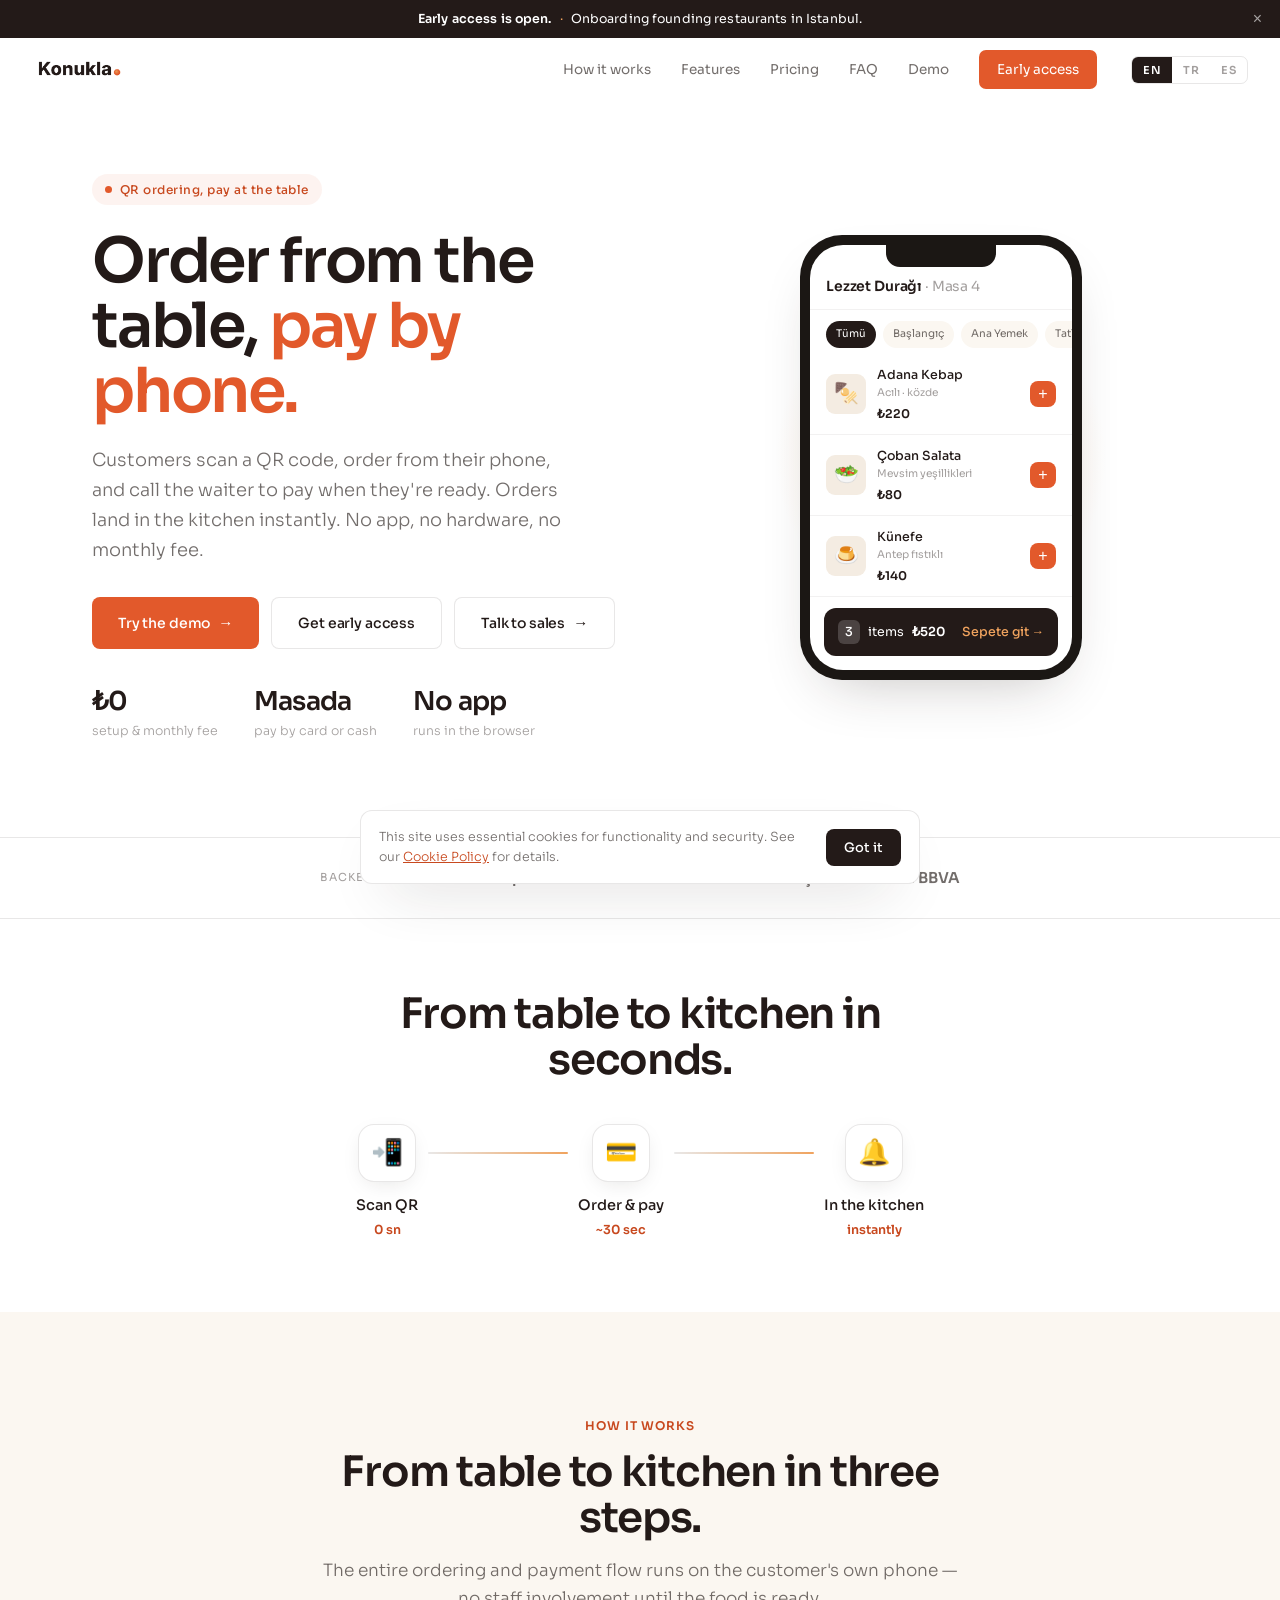
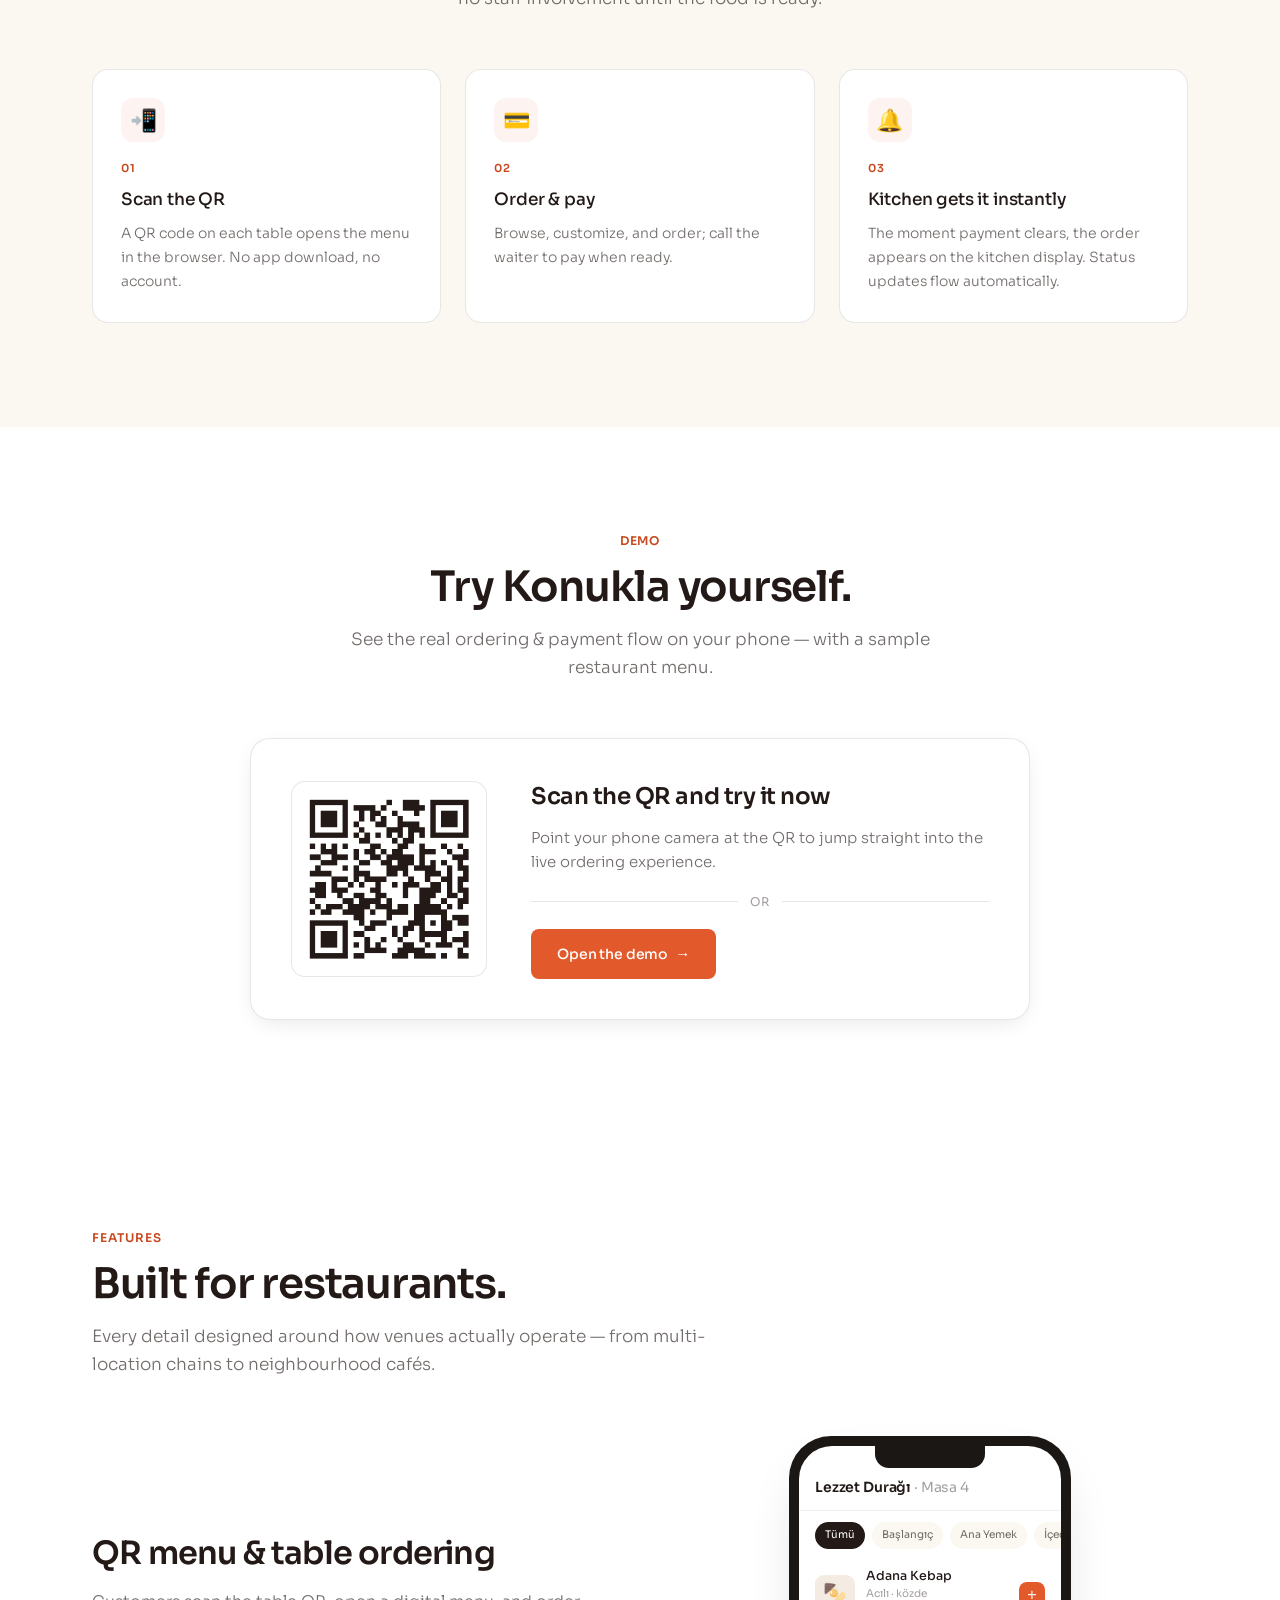
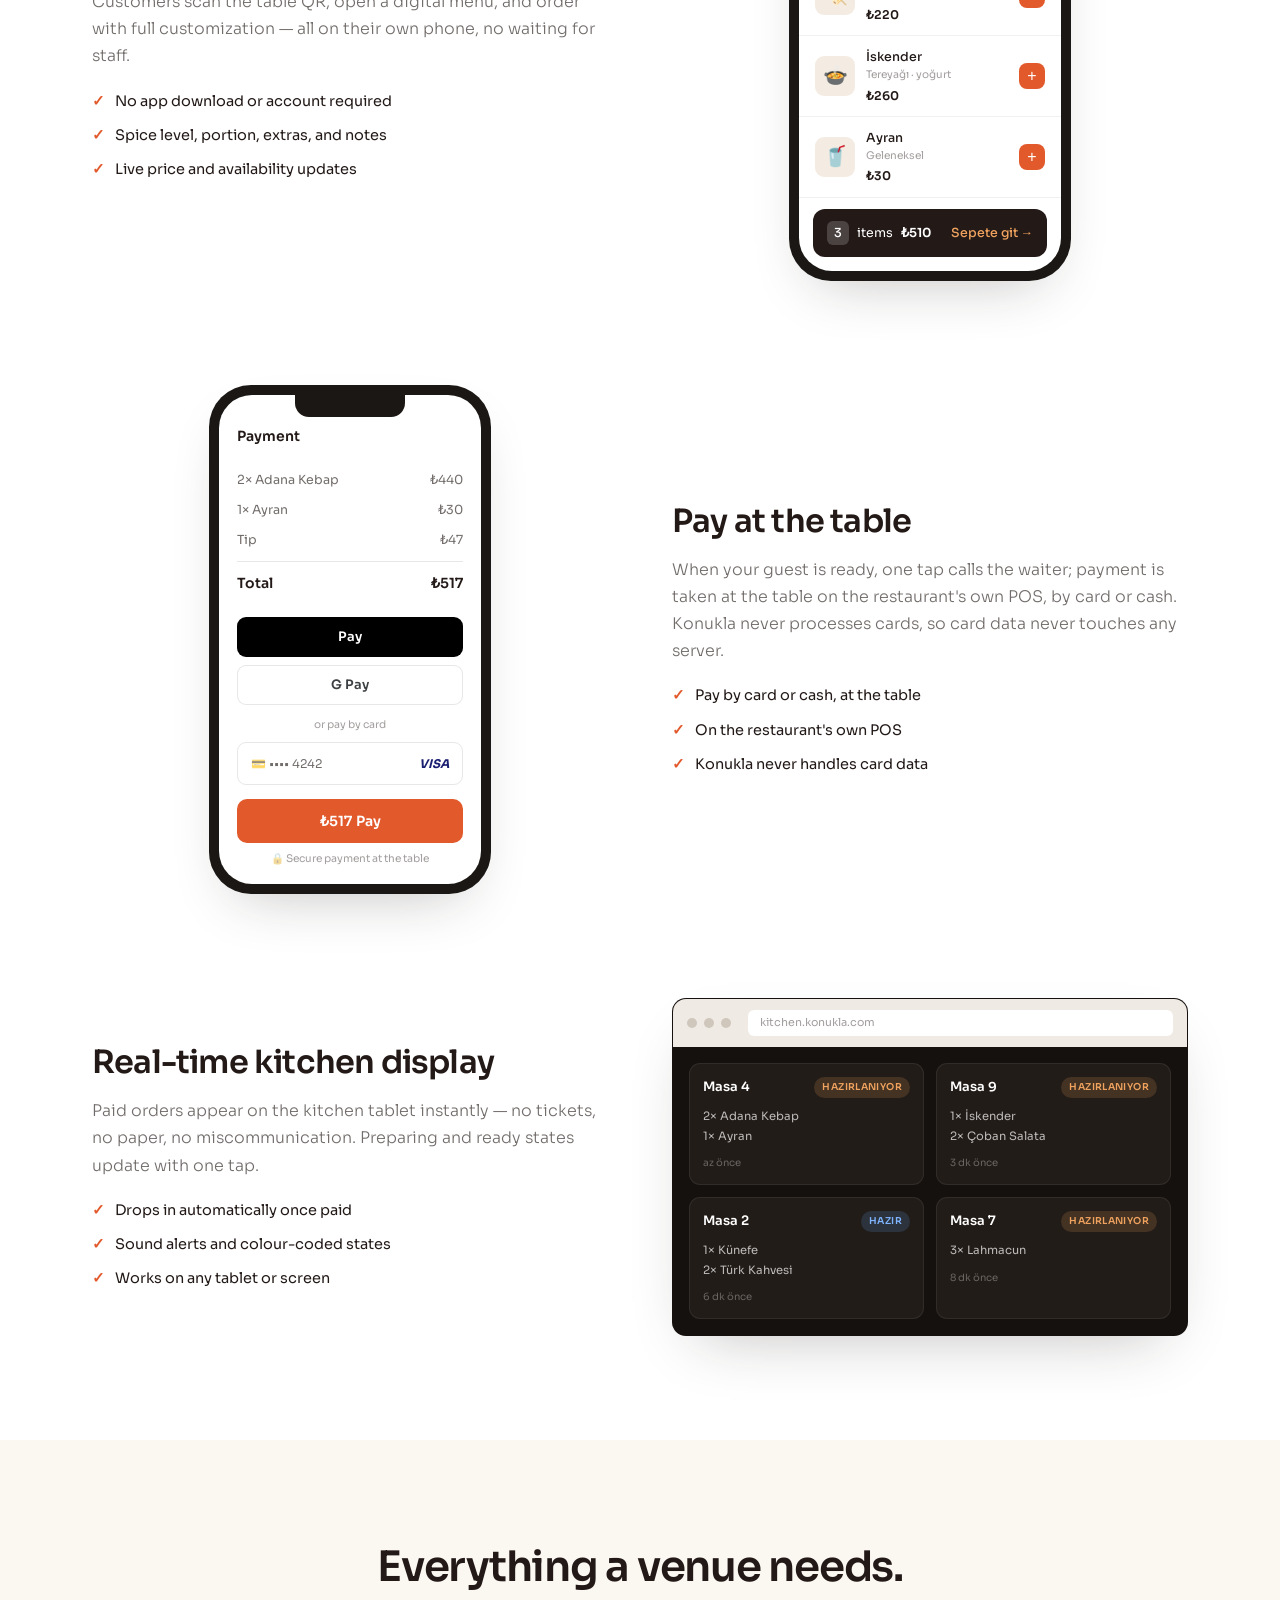
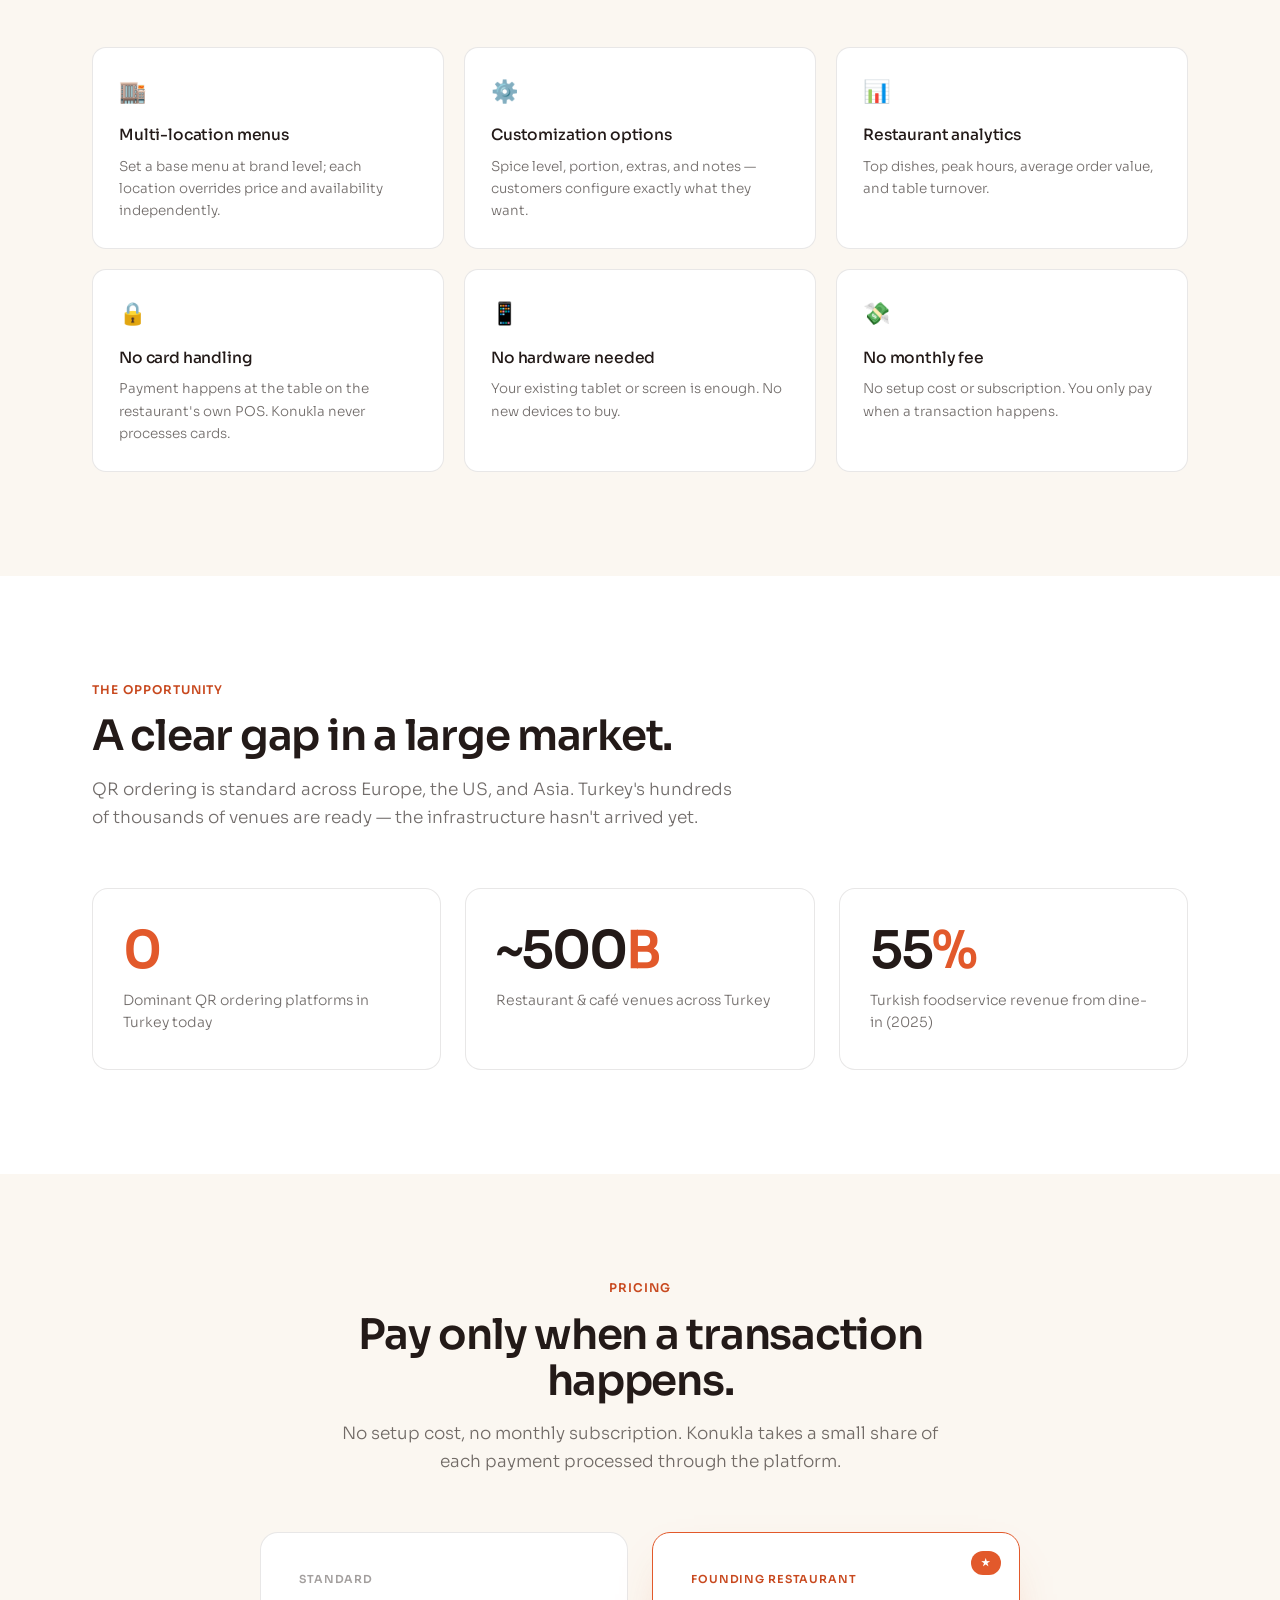
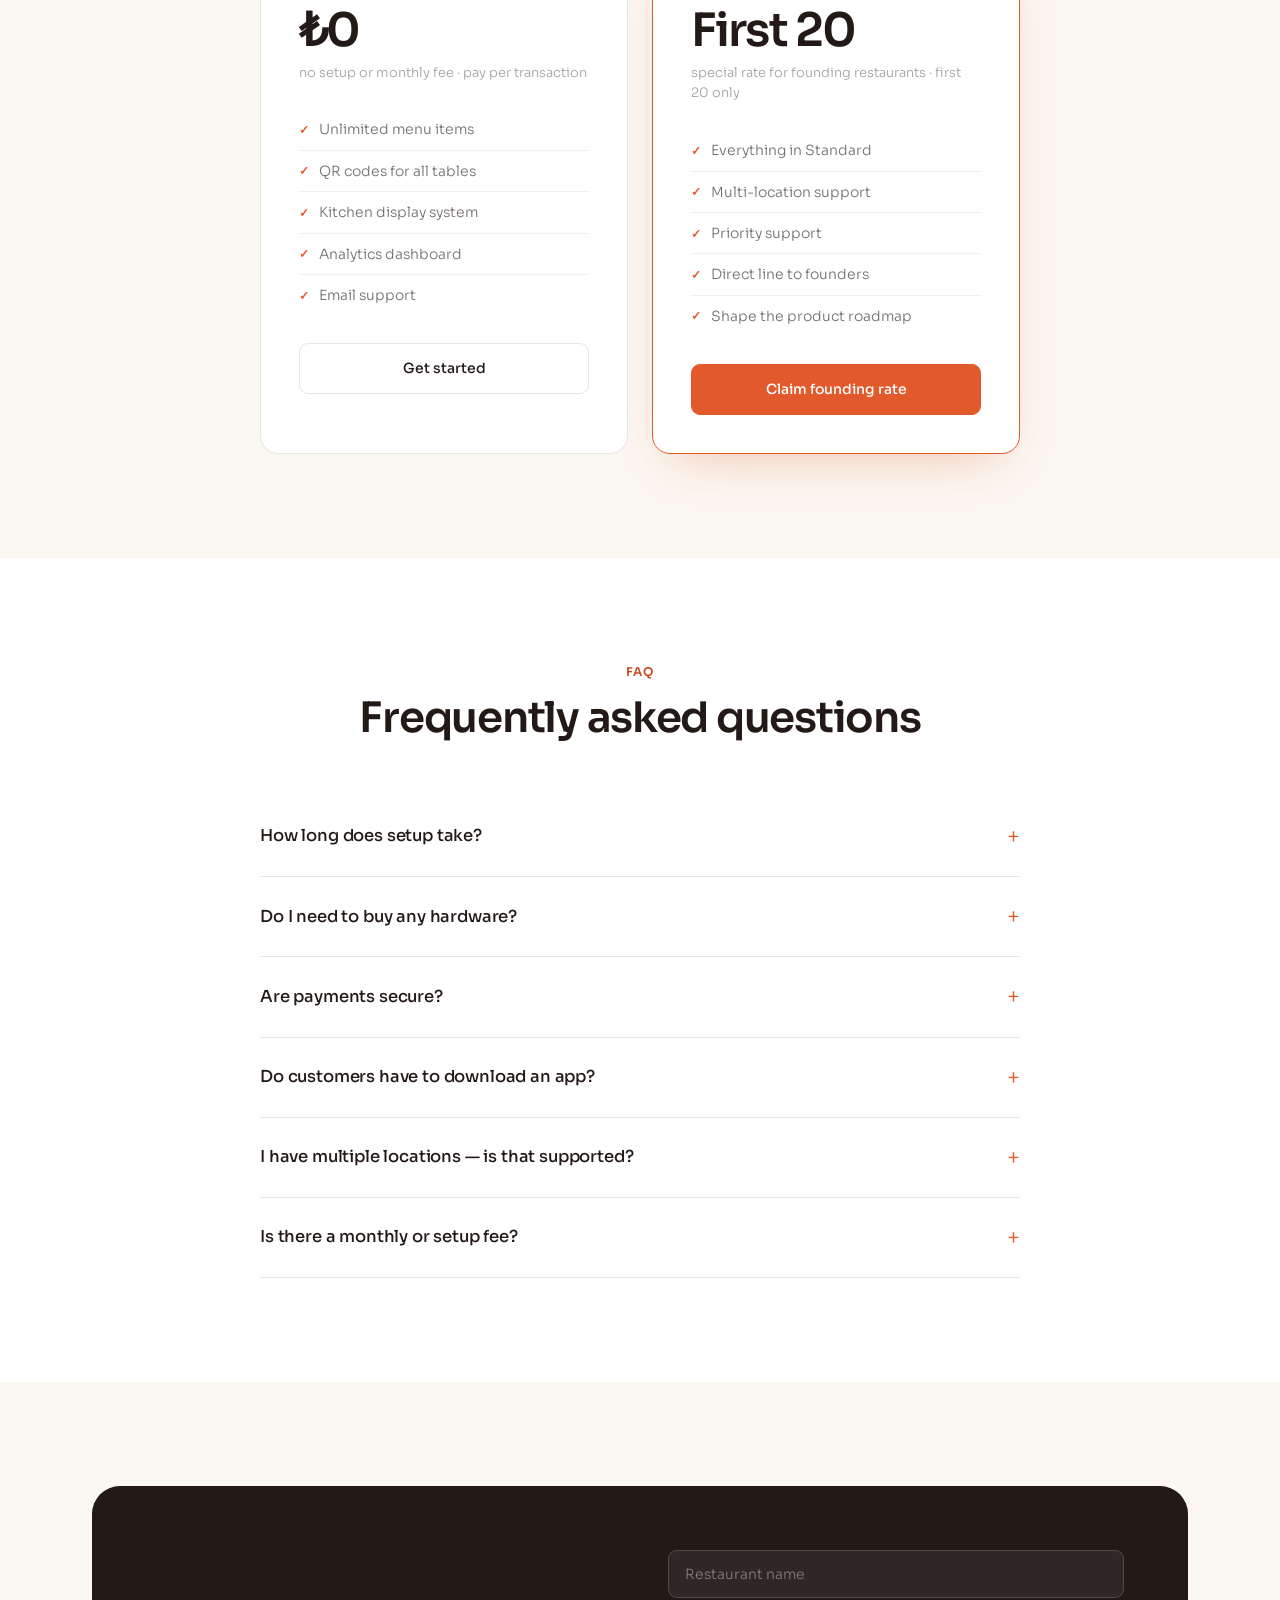
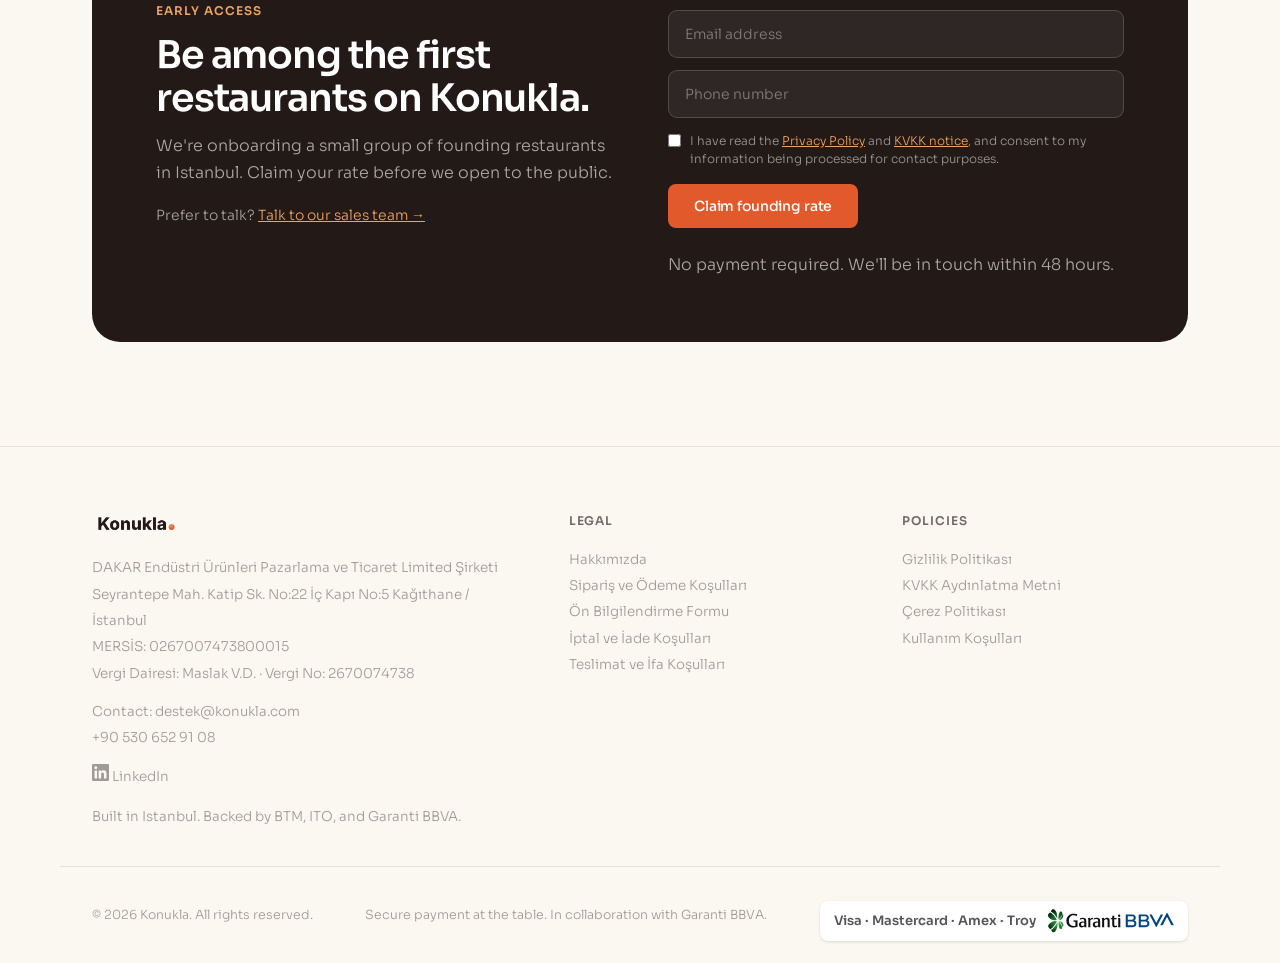
==== commit efe568ad: "fix(qa): correct kitchen display mockup URL to kitchen.konukla.com Marketing kitchen mockup showed m" ====
--- a/index.html
+++ b/index.html
@@ -34,7 +34,7 @@
       "url": "https://konukla.com",
       "logo": "https://konukla.com/assets/konukla-logo.png",
       "image": "https://konukla.com/assets/konukla-logo.png",
-      "description": "Restoran ve kafeler için QR kod ile masadan sipariş çözümü. Müşteriler telefonlarından sipariş verir; ödeme masada, restoranın kendi POS cihazında kartla veya nakit, Garanti BBVA iş birliğiyle alınır. Konukla ödeme işlemez veya kart bilgisi saklamaz.",
+      "description": "QR table-ordering for restaurants and cafés. Customers order from their phones; payment is taken at the table on the restaurant's own POS, by card or cash, in collaboration with Garanti BBVA. Konukla never processes payments or stores card data.",
       "email": "destek@konukla.com",
       "telephone": "+905306529108",
       "sameAs": ["https://www.linkedin.com/company/konukla"],
@@ -53,7 +53,7 @@
       "url": "https://konukla.com",
       "name": "Konukla",
       "publisher": { "@id": "https://konukla.com/#organization" },
-      "inLanguage": "tr-TR"
+      "inLanguage": "en-US"
     },
     {
       "@type": "FAQPage",
@@ -61,18 +61,18 @@
       "mainEntity": [
         {
           "@type": "Question",
-          "name": "Konukla ödemeleri nasıl alınır?",
+          "name": "How are payments taken with Konukla?",
           "acceptedAnswer": {
             "@type": "Answer",
-            "text": "Ödeme masada, restoranın kendi POS cihazında kartla veya nakit alınır. Müşteri siparişini Konukla ile verir, ödemeye hazır olunca garsonu çağırır ve garson POS cihazını masaya getirir. Konukla ödemeyi işlemez; ödeme çözümü Garanti BBVA iş birliğiyle sunulur."
+            "text": "Payment is taken at the table on the restaurant's own POS, by card or cash. The customer orders through Konukla and, when ready to pay, calls the waiter, who brings the POS terminal to the table. Konukla never processes the payment; the payment solution is provided in collaboration with Garanti BBVA."
           }
         },
         {
           "@type": "Question",
-          "name": "Konukla kart bilgisi saklar mı veya online ödeme alır mı?",
+          "name": "Does Konukla store card data or take online payments?",
           "acceptedAnswer": {
             "@type": "Answer",
-            "text": "Hayır. Konukla online ödeme almaz, kart bilgisi işlemez veya saklamaz. Ödeme yalnızca masada, restoranın kendi POS terminalinde gerçekleşir. Ödeme çözümü Garanti BBVA iş birliğiyledir."
+            "text": "No. Konukla does not take online payments and never processes or stores card data. Payment happens only at the table, on the restaurant's own POS terminal. The payment solution is provided in collaboration with Garanti BBVA."
           }
         }
       ]
@@ -684,7 +684,7 @@
       </div>
       <div class="feature-media">
         <div class="browser">
-          <div class="browser-bar"><span class="d"></span><span class="d"></span><span class="d"></span><span class="browser-url">mutfak.konukla.com</span></div>
+          <div class="browser-bar"><span class="d"></span><span class="d"></span><span class="d"></span><span class="browser-url">kitchen.konukla.com</span></div>
           <div class="kds">
             <div class="order-card" id="kds-live"><div class="oc-top"><span class="oc-table">Masa 4</span><span class="badge paid">ÖDENDİ</span></div><div class="oc-items">2× Adana Kebap<br>1× Ayran</div><div class="oc-time">az önce</div></div>
             <div class="order-card"><div class="oc-top"><span class="oc-table">Masa 9</span><span class="badge prep">HAZIRLANIYOR</span></div><div class="oc-items">1× İskender<br>2× Çoban Salata</div><div class="oc-time">3 dk önce</div></div>
